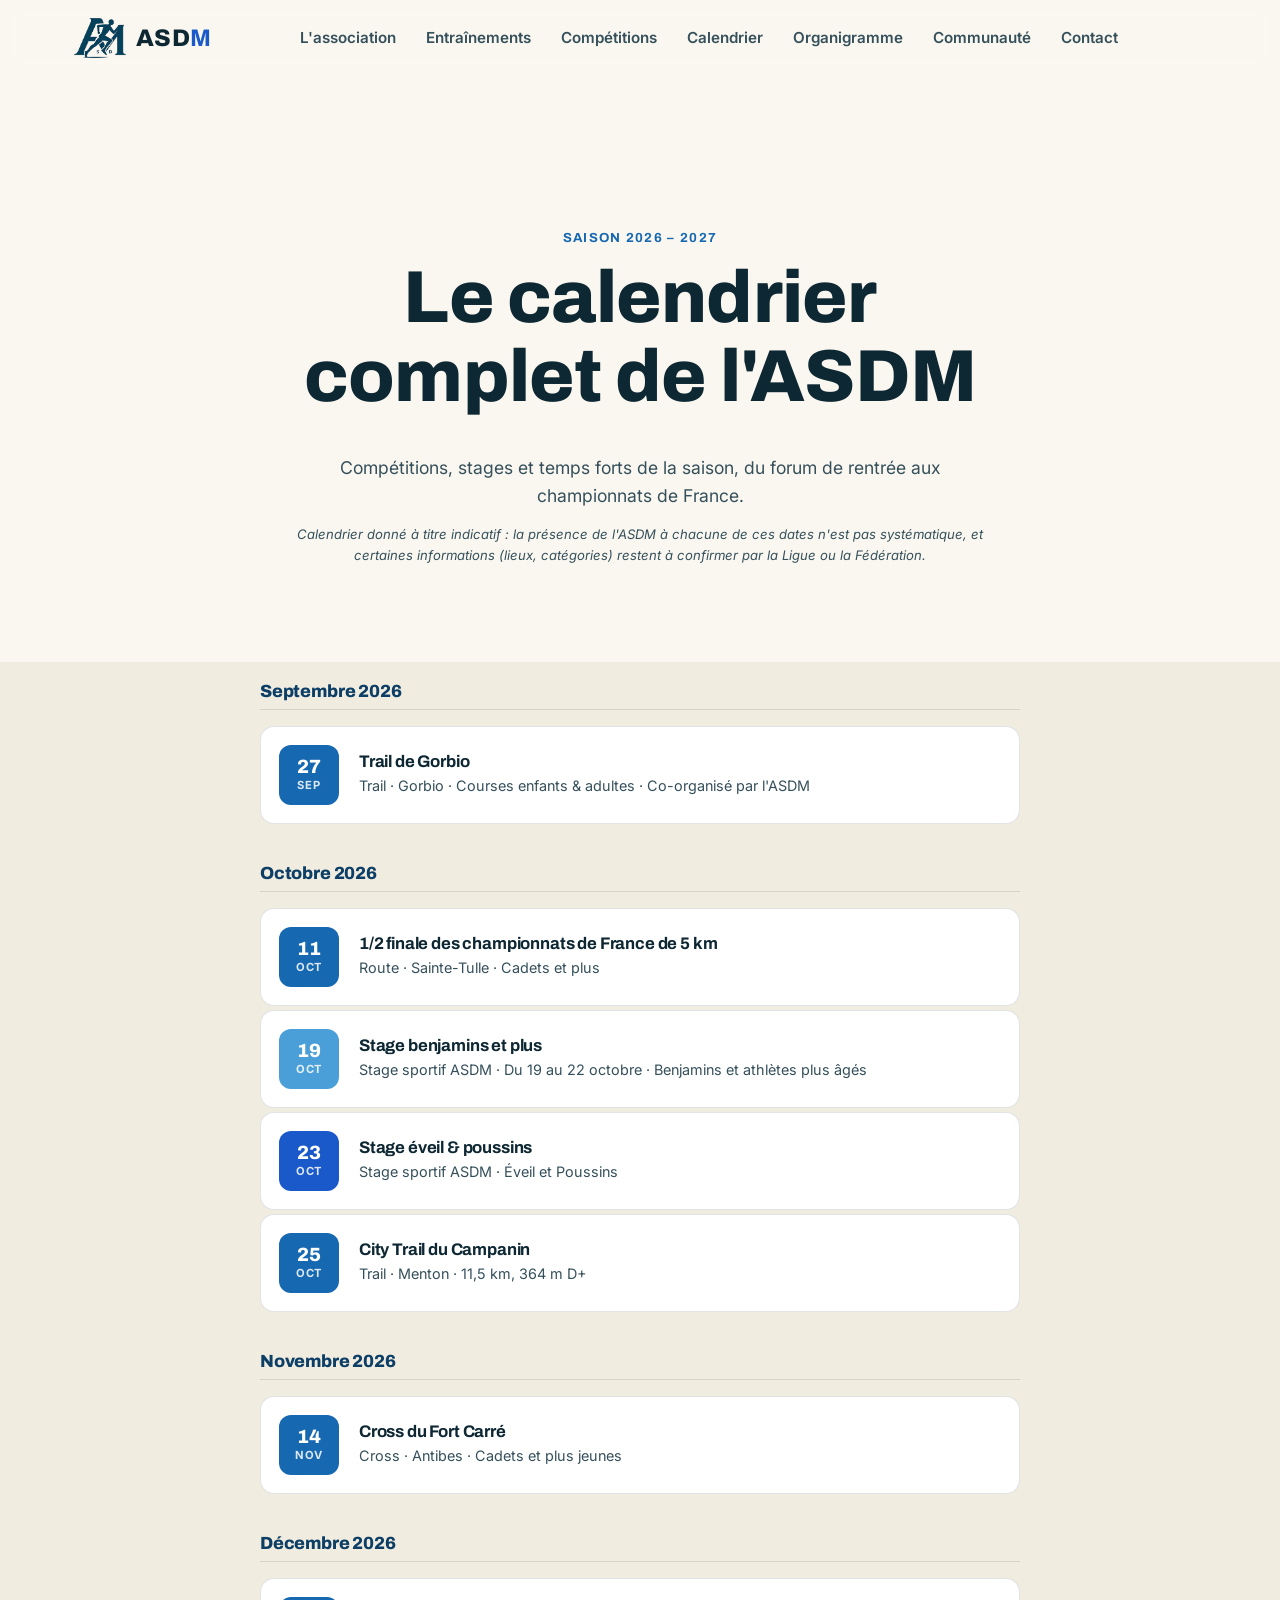
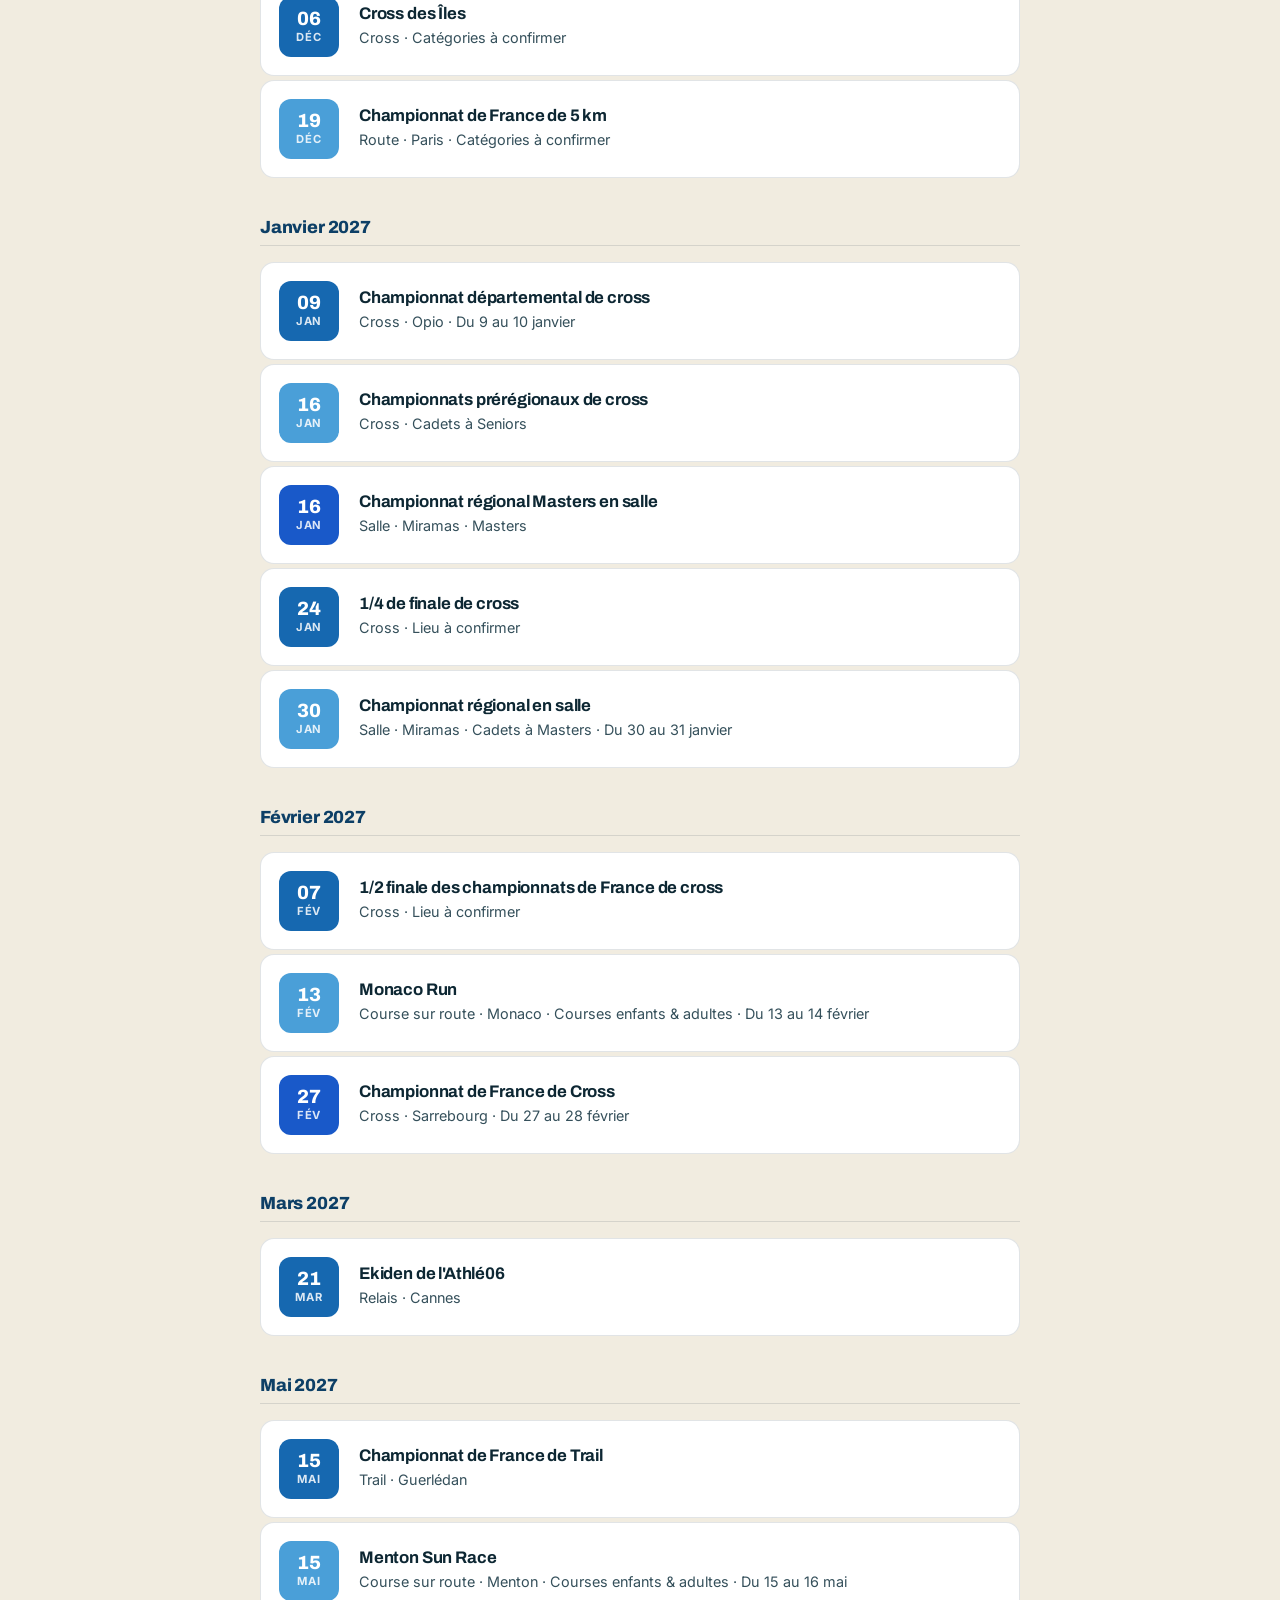
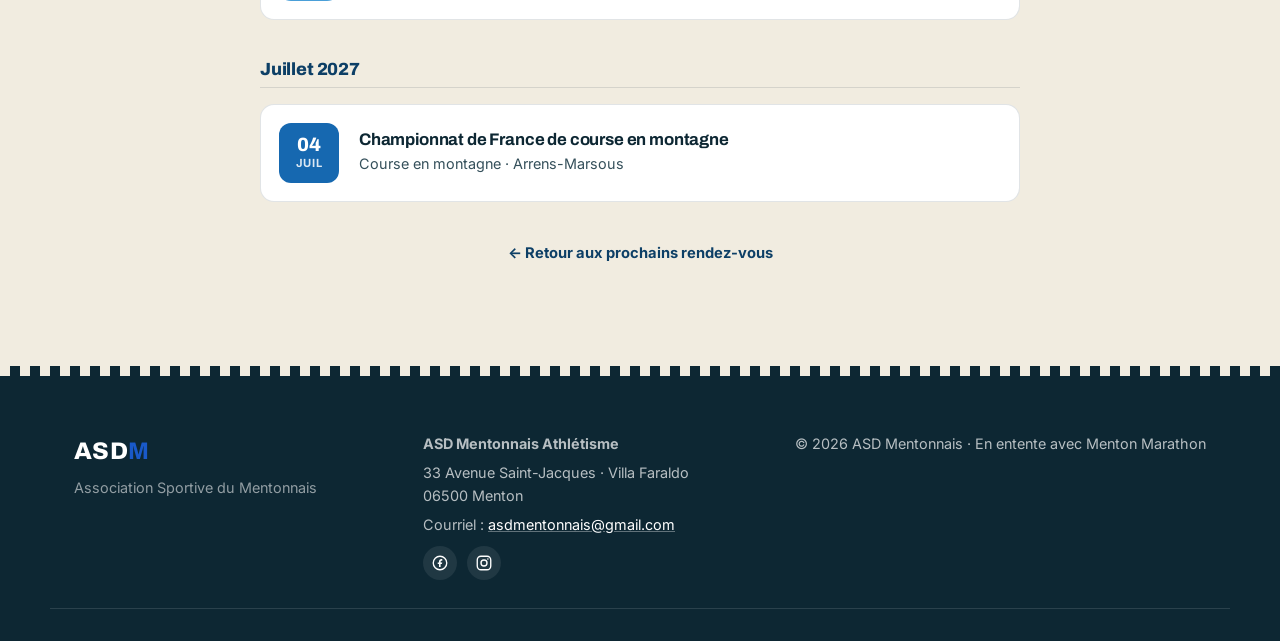
==== calendrier.html @ 78a32942 "Retire l'embed Instagram périmé et corrige le type d'épreuve (route vs piste) - Retire l'intégration" ====
<!DOCTYPE html>
<html lang="fr">
<head>
<meta charset="UTF-8">
<meta name="viewport" content="width=device-width, initial-scale=1.0">
<title>Calendrier complet — ASD Mentonnais</title>
<meta name="description" content="Calendrier complet de la saison 2026-2027 de l'ASD Mentonnais (ASDM) : compétitions, stages et événements du club d'athlétisme de Menton.">
<link rel="icon" href="assets/favicon.png" type="image/png">
<link rel="preconnect" href="https://fonts.googleapis.com">
<link rel="preconnect" href="https://fonts.gstatic.com" crossorigin>
<link href="https://fonts.googleapis.com/css2?family=Archivo:wght@500;600;700;800;900&family=Inter:wght@400;500;600;700&display=swap" rel="stylesheet">
<link rel="stylesheet" href="css/styles.css">
</head>
<body>

<a class="skip-link" href="#contenu">Aller au contenu</a>

<header class="site-header" id="site-header">
  <div class="container header-inner">
    <a href="index.html" class="brand" aria-label="ASD Mentonnais - Accueil">
      <img class="brand-mark" src="assets/logo-mark.png" alt="" width="52" height="40">
      <span class="brand-text">ASD<strong>M</strong></span>
    </a>

    <nav class="main-nav" id="main-nav" aria-label="Navigation principale">
      <ul>
        <li><a href="index.html#club">L'association</a></li>
        <li><a href="index.html#ecole">Entraînements</a></li>
        <li><a href="index.html#calendrier">Compétitions</a></li>
        <li><a href="calendrier.html" aria-current="page">Calendrier</a></li>
        <li><a href="organigramme.html">Organigramme</a></li>
        <li><a href="index.html#vie-du-club">Communauté</a></li>
        <li><a href="index.html#contact">Contact</a></li>
      </ul>
    </nav>

    <div class="header-actions">
      <button class="nav-toggle" id="nav-toggle" aria-expanded="false" aria-controls="main-nav" aria-label="Ouvrir le menu">
        <span></span><span></span><span></span>
      </button>
    </div>
  </div>
</header>

<main id="contenu">

  <section class="section cal-page-hero">
    <div class="container">
      <div class="section-head section-head-center">
        <p class="kicker">Saison 2026 – 2027</p>
        <h1>Le calendrier complet de l'ASDM</h1>
        <p class="lead lead-center">
          Compétitions, stages et temps forts de la saison, du forum de rentrée
          aux championnats de France.
        </p>
        <p class="calendar-disclaimer">
          Calendrier donné à titre indicatif&nbsp;: la présence de l'ASDM à chacune de ces dates
          n'est pas systématique, et certaines informations (lieux, catégories) restent à confirmer
          par la Ligue ou la Fédération.
        </p>
      </div>
    </div>
  </section>

  <section class="section section-alt cal-full">
    <div class="container">

      <div class="cal-month">
        <h2 class="cal-month-heading">Septembre 2026</h2>
        <ul class="competition-list">
          <li>
            <div class="comp-date"><span class="comp-day">27</span><span class="comp-month">Sep</span></div>
            <div class="comp-info">
              <h3>Trail de Gorbio</h3>
              <p>Trail · Gorbio · Courses enfants &amp; adultes · Co-organisé par l'ASDM</p>
            </div>
          </li>
        </ul>
      </div>

      <div class="cal-month">
        <h2 class="cal-month-heading">Octobre 2026</h2>
        <ul class="competition-list">
          <li>
            <div class="comp-date"><span class="comp-day">11</span><span class="comp-month">Oct</span></div>
            <div class="comp-info">
              <h3>1/2 finale des championnats de France de 5&nbsp;km</h3>
              <p>Route · Sainte-Tulle · Cadets et plus</p>
            </div>
          </li>
          <li>
            <div class="comp-date"><span class="comp-day">19</span><span class="comp-month">Oct</span></div>
            <div class="comp-info">
              <h3>Stage benjamins et plus</h3>
              <p>Stage sportif ASDM · Du 19 au 22 octobre · Benjamins et athlètes plus âgés</p>
            </div>
          </li>
          <li>
            <div class="comp-date"><span class="comp-day">23</span><span class="comp-month">Oct</span></div>
            <div class="comp-info">
              <h3>Stage éveil &amp; poussins</h3>
              <p>Stage sportif ASDM · Éveil et Poussins</p>
            </div>
          </li>
          <li>
            <div class="comp-date"><span class="comp-day">25</span><span class="comp-month">Oct</span></div>
            <div class="comp-info">
              <h3>City Trail du Campanin</h3>
              <p>Trail · Menton · 11,5 km, 364 m D+</p>
            </div>
          </li>
        </ul>
      </div>

      <div class="cal-month">
        <h2 class="cal-month-heading">Novembre 2026</h2>
        <ul class="competition-list">
          <li>
            <div class="comp-date"><span class="comp-day">14</span><span class="comp-month">Nov</span></div>
            <div class="comp-info">
              <h3>Cross du Fort Carré</h3>
              <p>Cross · Antibes · Cadets et plus jeunes</p>
            </div>
          </li>
        </ul>
      </div>

      <div class="cal-month">
        <h2 class="cal-month-heading">Décembre 2026</h2>
        <ul class="competition-list">
          <li>
            <div class="comp-date"><span class="comp-day">06</span><span class="comp-month">Déc</span></div>
            <div class="comp-info">
              <h3>Cross des Îles</h3>
              <p>Cross · Catégories à confirmer</p>
            </div>
          </li>
          <li>
            <div class="comp-date"><span class="comp-day">19</span><span class="comp-month">Déc</span></div>
            <div class="comp-info">
              <h3>Championnat de France de 5&nbsp;km</h3>
              <p>Route · Paris · Catégories à confirmer</p>
            </div>
          </li>
        </ul>
      </div>

      <div class="cal-month">
        <h2 class="cal-month-heading">Janvier 2027</h2>
        <ul class="competition-list">
          <li>
            <div class="comp-date"><span class="comp-day">09</span><span class="comp-month">Jan</span></div>
            <div class="comp-info">
              <h3>Championnat départemental de cross</h3>
              <p>Cross · Opio · Du 9 au 10 janvier</p>
            </div>
          </li>
          <li>
            <div class="comp-date"><span class="comp-day">16</span><span class="comp-month">Jan</span></div>
            <div class="comp-info">
              <h3>Championnats prérégionaux de cross</h3>
              <p>Cross · Cadets à Seniors</p>
            </div>
          </li>
          <li>
            <div class="comp-date"><span class="comp-day">16</span><span class="comp-month">Jan</span></div>
            <div class="comp-info">
              <h3>Championnat régional Masters en salle</h3>
              <p>Salle · Miramas · Masters</p>
            </div>
          </li>
          <li>
            <div class="comp-date"><span class="comp-day">24</span><span class="comp-month">Jan</span></div>
            <div class="comp-info">
              <h3>1/4 de finale de cross</h3>
              <p>Cross · Lieu à confirmer</p>
            </div>
          </li>
          <li>
            <div class="comp-date"><span class="comp-day">30</span><span class="comp-month">Jan</span></div>
            <div class="comp-info">
              <h3>Championnat régional en salle</h3>
              <p>Salle · Miramas · Cadets à Masters · Du 30 au 31 janvier</p>
            </div>
          </li>
        </ul>
      </div>

      <div class="cal-month">
        <h2 class="cal-month-heading">Février 2027</h2>
        <ul class="competition-list">
          <li>
            <div class="comp-date"><span class="comp-day">07</span><span class="comp-month">Fév</span></div>
            <div class="comp-info">
              <h3>1/2 finale des championnats de France de cross</h3>
              <p>Cross · Lieu à confirmer</p>
            </div>
          </li>
          <li>
            <div class="comp-date"><span class="comp-day">13</span><span class="comp-month">Fév</span></div>
            <div class="comp-info">
              <h3>Monaco Run</h3>
              <p>Course sur route · Monaco · Courses enfants &amp; adultes · Du 13 au 14 février</p>
            </div>
          </li>
          <li>
            <div class="comp-date"><span class="comp-day">27</span><span class="comp-month">Fév</span></div>
            <div class="comp-info">
              <h3>Championnat de France de Cross</h3>
              <p>Cross · Sarrebourg · Du 27 au 28 février</p>
            </div>
          </li>
        </ul>
      </div>

      <div class="cal-month">
        <h2 class="cal-month-heading">Mars 2027</h2>
        <ul class="competition-list">
          <li>
            <div class="comp-date"><span class="comp-day">21</span><span class="comp-month">Mar</span></div>
            <div class="comp-info">
              <h3>Ekiden de l'Athlé06</h3>
              <p>Relais · Cannes</p>
            </div>
          </li>
        </ul>
      </div>

      <div class="cal-month">
        <h2 class="cal-month-heading">Mai 2027</h2>
        <ul class="competition-list">
          <li>
            <div class="comp-date"><span class="comp-day">15</span><span class="comp-month">Mai</span></div>
            <div class="comp-info">
              <h3>Championnat de France de Trail</h3>
              <p>Trail · Guerlédan</p>
            </div>
          </li>
          <li>
            <div class="comp-date"><span class="comp-day">15</span><span class="comp-month">Mai</span></div>
            <div class="comp-info">
              <h3>Menton Sun Race</h3>
              <p>Course sur route · Menton · Courses enfants &amp; adultes · Du 15 au 16 mai</p>
            </div>
          </li>
        </ul>
      </div>

      <div class="cal-month">
        <h2 class="cal-month-heading">Juillet 2027</h2>
        <ul class="competition-list">
          <li>
            <div class="comp-date"><span class="comp-day">04</span><span class="comp-month">Juil</span></div>
            <div class="comp-info">
              <h3>Championnat de France de course en montagne</h3>
              <p>Course en montagne · Arrens-Marsous</p>
            </div>
          </li>
        </ul>
      </div>

      <a class="link-arrow" href="index.html#calendrier">← Retour aux prochains rendez-vous</a>
    </div>
  </section>

</main>

<div class="finish-strip" aria-hidden="true"></div>

<footer class="site-footer">
  <div class="container footer-inner">
    <div class="footer-brand">
      <span class="brand-text">ASD<strong>M</strong></span>
      <p>Association Sportive du Mentonnais</p>
    </div>
    <div class="footer-info">
      <p><strong>ASD Mentonnais Athlétisme</strong></p>
      <p>33 Avenue Saint-Jacques &middot; Villa Faraldo<br>06500 Menton</p>
      <p>Courriel&nbsp;: <a href="mailto:asdmentonnais@gmail.com">asdmentonnais@gmail.com</a></p>
      <div class="footer-socials">
        <a href="https://www.facebook.com/AsdMentonnaisAthletisme/" target="_blank" rel="noopener" class="footer-social-link" aria-label="Facebook de l'ASD Mentonnais">
          <svg width="18" height="18" viewBox="0 0 24 24" fill="none" aria-hidden="true"><circle cx="12" cy="12" r="9" stroke="currentColor" stroke-width="1.8"/><g transform="translate(12,12) scale(0.55) translate(-12.5,-11.5)"><path d="M7 10v4h3v7h4v-7h3l1 -4h-4v-2c0 -1.104 .896 -2 2 -2h2v-4h-2c-3.315 0 -6 2.685 -6 6v2h-3z" fill="currentColor"/></g></svg>
        </a>
        <a href="https://www.instagram.com/asd_mentonnais/" target="_blank" rel="noopener" class="footer-social-link" aria-label="Instagram de l'ASD Mentonnais">
          <svg width="18" height="18" viewBox="0 0 24 24" fill="none" aria-hidden="true"><rect x="3" y="3" width="18" height="18" rx="5" stroke="currentColor" stroke-width="1.8"/><circle cx="12" cy="12" r="4" stroke="currentColor" stroke-width="1.8"/><circle cx="17.2" cy="6.8" r="1" fill="currentColor"/></svg>
        </a>
      </div>
    </div>
    <div class="footer-legal">
      <p>© 2026 ASD Mentonnais · En entente avec Menton Marathon</p>
    </div>
  </div>
</footer>

<script src="js/main.js"></script>
</body>
</html>
---- css/styles.css ----
/* ============================================
   ASD Mentonnais — Design tokens
============================================ */
:root {
  --ink: #0d2733;
  --ink-soft: #35505b;
  --paper: #faf7f0;
  --paper-alt: #f1ece0;
  --line: rgba(13, 39, 51, 0.12);

  --blue: #1668b0;
  --blue-dark: #0d3f66;
  --blue-light: #4a9fd8;
  --blue-light-dark: #1f6f9c;
  --blue-vivid: #1959c9;

  --font-display: 'Archivo', 'Inter', system-ui, sans-serif;
  --font-body: 'Inter', system-ui, sans-serif;

  --container-w: 1180px;
  --radius: 14px;
  --shadow-soft: 0 20px 50px -25px rgba(13, 39, 51, 0.35);
}

* { box-sizing: border-box; }
html { scroll-behavior: smooth; scroll-padding-top: 90px; }

body {
  margin: 0;
  font-family: var(--font-body);
  color: var(--ink);
  background: var(--paper);
  line-height: 1.6;
  -webkit-font-smoothing: antialiased;
}

h1, h2, h3, h4 {
  font-family: var(--font-display);
  font-weight: 800;
  line-height: 1.08;
  margin: 0 0 0.5em;
  letter-spacing: -0.01em;
}

h1 { font-size: clamp(2.6rem, 6vw, 4.6rem); }
h2 { font-size: clamp(1.9rem, 3.6vw, 2.8rem); }
h3 { font-size: 1.25rem; font-weight: 700; }

p { margin: 0 0 1em; }
a { color: inherit; }

img { max-width: 100%; display: block; }

.container {
  max-width: var(--container-w);
  margin: 0 auto;
  padding: 0 24px;
}

.skip-link {
  position: absolute;
  left: -999px;
  top: 0;
  background: var(--ink);
  color: #fff;
  padding: 12px 18px;
  z-index: 1000;
  border-radius: 0 0 8px 0;
}
.skip-link:focus { left: 0; }

/* ============================================
   Buttons
============================================ */
.btn {
  display: inline-flex;
  align-items: center;
  gap: 8px;
  font-family: var(--font-display);
  font-weight: 700;
  font-size: 0.95rem;
  padding: 14px 26px;
  border-radius: 999px;
  text-decoration: none;
  border: 1.5px solid transparent;
  transition: transform 0.2s ease, box-shadow 0.2s ease, background 0.2s ease, color 0.2s ease;
  cursor: pointer;
  white-space: nowrap;
}
.btn:hover { transform: translateY(-2px); }

.btn-primary {
  background: var(--blue-vivid);
  color: #fff;
  box-shadow: 0 12px 28px -12px rgba(25, 89, 201, 0.65);
}
.btn-primary:hover { background: #cf4a22; }

.btn-ghost {
  background: transparent;
  color: var(--ink);
  border-color: var(--line);
}
.btn-ghost:hover { border-color: var(--ink); }

.btn-outline-light {
  background: transparent;
  color: #fff;
  border-color: rgba(255,255,255,0.4);
}
.btn-outline-light:hover { border-color: #fff; background: rgba(255,255,255,0.08); }

.btn-sm { padding: 10px 20px; font-size: 0.85rem; }

/* ============================================
   Header
============================================ */
.site-header {
  position: sticky;
  top: 0;
  z-index: 500;
  background: rgba(250, 247, 240, 0.55);
  backdrop-filter: blur(10px);
  border-bottom: 1px solid transparent;
  transition: border-color 0.3s ease, box-shadow 0.3s ease;
}
.site-header.scrolled {
  border-bottom-color: var(--line);
  box-shadow: 0 8px 24px -20px rgba(13,39,51,0.5);
}

.header-inner {
  display: flex;
  align-items: center;
  justify-content: space-between;
  gap: 24px;
  height: 76px;
}

.brand {
  display: flex;
  align-items: center;
  gap: 10px;
  text-decoration: none;
  color: var(--blue-dark);
}
.brand-mark { display: block; height: 40px; width: auto; }
.brand-text {
  font-family: var(--font-display);
  font-weight: 800;
  font-size: 1.5rem;
  letter-spacing: 0.02em;
  color: var(--ink);
}
.brand-text strong { color: var(--blue-vivid); }

.main-nav ul {
  list-style: none;
  display: flex;
  gap: 30px;
  margin: 0;
  padding: 0;
}
.main-nav a {
  text-decoration: none;
  font-weight: 600;
  font-size: 0.95rem;
  color: var(--ink-soft);
  position: relative;
  padding: 6px 0;
  white-space: nowrap;
  transition: color 0.2s ease;
}
.main-nav a:hover { color: var(--ink); }
.main-nav a::after {
  content: '';
  position: absolute;
  left: 0; bottom: 0;
  width: 0; height: 2px;
  background: var(--blue-vivid);
  transition: width 0.25s ease;
}
.main-nav a:hover::after { width: 100%; }

.header-actions { display: flex; align-items: center; gap: 16px; }

.nav-toggle {
  display: none;
  flex-direction: column;
  justify-content: center;
  gap: 5px;
  width: 42px;
  height: 42px;
  border-radius: 10px;
  border: 1.5px solid var(--line);
  background: transparent;
  cursor: pointer;
}
.nav-toggle span {
  display: block;
  height: 2px;
  width: 20px;
  margin: 0 auto;
  background: var(--ink);
  transition: transform 0.25s ease, opacity 0.25s ease;
}
.nav-toggle[aria-expanded="true"] span:nth-child(1) { transform: translateY(7px) rotate(45deg); }
.nav-toggle[aria-expanded="true"] span:nth-child(2) { opacity: 0; }
.nav-toggle[aria-expanded="true"] span:nth-child(3) { transform: translateY(-7px) rotate(-45deg); }

/* ============================================
   Hero
============================================ */
.hero {
  position: relative;
  overflow: hidden;
  padding: 110px 0 60px;
  background: linear-gradient(180deg, #fff 0%, var(--paper) 60%);
}
.hero-bg {
  position: absolute;
  inset: 0;
  z-index: 0;
  overflow: hidden;
}
.stadium-track {
  position: absolute;
  top: -6%;
  right: -18%;
  width: 62%;
  min-width: 560px;
  transform: rotate(-7deg);
}
.stadium-track .lane {
  fill: none;
  stroke-width: 3;
}
.stadium-track .lane-6 { stroke: var(--blue); opacity: 0.16; }
.stadium-track .lane-5 { stroke: var(--blue-light); opacity: 0.18; }
.stadium-track .lane-4 { stroke: var(--blue); opacity: 0.2; }
.stadium-track .lane-3 { stroke: var(--blue-vivid); opacity: 0.22; }
.stadium-track .lane-2 { stroke: var(--blue); opacity: 0.26; }
.stadium-track .lane-1 { stroke: var(--blue-light); opacity: 0.3; }
.stadium-track .finish-line {
  stroke: var(--blue-vivid);
  stroke-width: 3;
  stroke-dasharray: 4 5;
  opacity: 0.35;
}

@media (max-width: 860px) {
  .stadium-track { display: none; }
}


.hero-inner {
  position: relative;
  z-index: 1;
  max-width: 780px;
}
.eyebrow {
  font-family: var(--font-display);
  font-weight: 700;
  text-transform: uppercase;
  letter-spacing: 0.12em;
  font-size: 0.85rem;
  color: var(--blue);
  margin-bottom: 18px;
}
.text-accent { color: var(--blue-vivid); }
.hero-lead {
  font-size: 1.2rem;
  color: var(--ink-soft);
  max-width: 620px;
  margin-top: 20px;
}
.hero-actions {
  display: flex;
  gap: 16px;
  flex-wrap: wrap;
  margin-top: 34px;
}

/* ============================================
   Sections (generic)
============================================ */
.section { padding: 100px 0; }
.section-alt { background: var(--paper-alt); }
.section-dark {
  position: relative;
  background: var(--blue-dark);
  color: #fff;
  overflow: hidden;
}
.section-dark .kicker { color: #a8d8de; }
.section-dark .lead { color: rgba(255,255,255,0.85); }
.section-dark .container { position: relative; z-index: 1; }
.section-cta { background: var(--paper-alt); }

.cal-page-hero { padding-top: 150px; padding-bottom: 40px; }
.cal-full { padding-top: 20px; }
.cal-month { max-width: 760px; margin: 0 auto 40px; }
.cal-month-heading {
  font-size: 1.1rem;
  color: var(--blue-dark);
  margin-bottom: 16px;
  padding-bottom: 8px;
  border-bottom: 1px solid var(--line);
}
.cal-full > .container > .link-arrow {
  display: block;
  text-align: center;
  max-width: 760px;
  margin: 0 auto;
}

.track-texture {
  position: absolute;
  inset: 0;
  z-index: 0;
  opacity: 0.5;
}
.track-texture svg {
  width: 55%;
  min-width: 480px;
  height: 100%;
  position: absolute;
  right: -12%;
  top: 0;
}
.track-texture rect {
  fill: none;
  stroke: rgba(255,255,255,0.14);
  stroke-width: 2;
}
.track-texture rect:nth-child(2) { stroke: rgba(74,159,216,0.16); }
.track-texture rect:nth-child(3) { stroke: rgba(255,255,255,0.1); }

.kicker {
  font-family: var(--font-display);
  font-weight: 700;
  text-transform: uppercase;
  letter-spacing: 0.1em;
  font-size: 0.82rem;
  color: var(--blue);
  margin: 0 0 10px;
}
.kicker-num {
  color: var(--ink-soft);
  opacity: 0.45;
  margin-right: 8px;
  font-variant-numeric: tabular-nums;
}
.section-dark .kicker-num { color: #fff; }

.section-grid {
  display: grid;
  grid-template-columns: 0.85fr 1.15fr;
  gap: 60px;
  align-items: start;
}
.section-grid-reverse { grid-template-columns: 1.15fr 0.85fr; }
.section-grid-reverse .section-media { order: 1; }
.section-grid-reverse .section-body { order: 2; }

.section-head-center {
  text-align: center;
  max-width: 700px;
  margin: 0 auto 56px;
}

.lead { font-size: 1.1rem; color: var(--ink-soft); }
.lead-center { margin: 0 auto; }

.jersey-showcase {
  display: flex;
  justify-content: center;
  margin-top: 48px;
  padding: 32px;
  background: var(--paper-alt);
  border-radius: var(--radius);
}
.jersey-flip {
  position: relative;
  max-width: 280px;
  width: 100%;
  cursor: pointer;
  outline: none;
}
.jersey-flip img {
  display: block;
  width: 100%;
  height: auto;
  filter: drop-shadow(0 18px 24px rgba(13, 39, 51, 0.16));
}
.jersey-flip .jersey-back {
  position: absolute;
  inset: 0;
  width: 100%;
  height: 100%;
  object-fit: contain;
  opacity: 0;
  transition: opacity 0.4s ease;
}
.jersey-flip:hover .jersey-back,
.jersey-flip:focus-visible .jersey-back,
.jersey-flip.is-flipped .jersey-back {
  opacity: 1;
}
.jersey-flip:hover .jersey-front,
.jersey-flip:focus-visible .jersey-front,
.jersey-flip.is-flipped .jersey-front {
  opacity: 0;
}
.jersey-hint {
  position: absolute;
  left: 50%;
  bottom: 6px;
  transform: translateX(-50%);
  display: flex;
  align-items: center;
  gap: 6px;
  background: rgba(13, 39, 51, 0.8);
  color: #fff;
  font-size: 0.75rem;
  font-weight: 600;
  padding: 6px 12px;
  border-radius: 999px;
  white-space: nowrap;
  transition: opacity 0.25s ease;
}
.jersey-flip:hover .jersey-hint,
.jersey-flip:focus-visible .jersey-hint,
.jersey-flip.is-flipped .jersey-hint {
  opacity: 0;
}
.jersey-caption {
  text-align: center;
  margin: 16px 0 0;
  font-size: 0.9rem;
  color: var(--ink-soft);
}

.download-cards {
  display: grid;
  grid-template-columns: repeat(2, 1fr);
  gap: 20px;
  max-width: 800px;
  margin: 0 auto;
}
.download-card {
  display: flex;
  align-items: center;
  gap: 16px;
  background: #fff;
  border: 1px solid var(--line);
  border-radius: var(--radius);
  padding: 22px;
  text-decoration: none;
  color: var(--ink);
  transition: transform 0.2s ease, box-shadow 0.2s ease, border-color 0.2s ease;
}
.download-card:hover {
  transform: translateY(-4px);
  box-shadow: var(--shadow-soft);
  border-color: transparent;
}
.download-icon {
  flex-shrink: 0;
  width: 48px;
  height: 48px;
  border-radius: 50%;
  display: flex;
  align-items: center;
  justify-content: center;
  background: rgba(22, 104, 176, 0.08);
  color: var(--blue);
}
.download-text { flex: 1; }
.download-text h3 { margin-bottom: 2px; font-size: 1rem; }
.download-text p { margin: 0; color: var(--ink-soft); font-size: 0.85rem; }
.download-cta {
  flex-shrink: 0;
  font-weight: 700;
  font-size: 0.85rem;
  color: var(--blue-dark);
}

@media (max-width: 640px) {
  .download-cards { grid-template-columns: 1fr; }
  .download-card { flex-wrap: wrap; }
}

.discipline-row {
  list-style: none;
  display: flex;
  flex-wrap: wrap;
  gap: 10px;
  margin: 28px 0;
  padding: 0;
}
.discipline-row li {
  display: flex;
  align-items: center;
  gap: 8px;
  background: var(--paper-alt);
  border: 1px solid var(--line);
  border-radius: 999px;
  padding: 8px 16px;
  font-weight: 600;
  font-size: 0.9rem;
  color: var(--blue-dark);
}
.discipline-row svg { color: var(--blue-vivid); flex-shrink: 0; }

.pull-quote {
  font-family: var(--font-display);
  font-size: 1.4rem;
  font-weight: 700;
  color: var(--blue-dark);
  border-left: 4px solid var(--blue-light);
  padding-left: 22px;
  margin: 32px 0;
}

.fact-row {
  display: flex;
  flex-wrap: wrap;
  gap: 36px;
  margin-top: 36px;
  padding-top: 28px;
  border-top: 1px solid var(--line);
}
.fact { display: flex; flex-direction: column; gap: 4px; }
.fact-label {
  font-size: 0.78rem;
  text-transform: uppercase;
  letter-spacing: 0.08em;
  color: var(--ink-soft);
  font-weight: 600;
}
.fact-value {
  font-family: var(--font-display);
  font-weight: 700;
  color: var(--ink);
}

.label-row {
  list-style: none;
  display: flex;
  flex-wrap: wrap;
  gap: 10px;
  margin: 20px 0 0;
  padding: 0;
}
.label-row li {
  display: flex;
  align-items: center;
  gap: 7px;
  background: rgba(22, 104, 176, 0.08);
  color: var(--blue-dark);
  font-size: 0.82rem;
  font-weight: 600;
  padding: 7px 14px;
  border-radius: 999px;
}
.label-row svg { color: var(--blue-vivid); flex-shrink: 0; }

/* ============================================
   Day cards (école d'athlétisme)
============================================ */
.day-cards {
  display: grid;
  grid-template-columns: repeat(3, 1fr);
  gap: 28px;
}
.day-card {
  background: #fff;
  border-radius: var(--radius);
  padding: 32px 28px;
  box-shadow: var(--shadow-soft);
  border-top: 4px solid var(--blue);
  transition: transform 0.25s ease, box-shadow 0.25s ease;
}
.day-card:nth-child(2) { border-top-color: var(--blue-light); }
.day-card:nth-child(3) { border-top-color: var(--blue-vivid); }
.day-card:hover { transform: translateY(-6px); }

.day-name {
  font-size: 1.3rem;
  margin-bottom: 20px;
}

.day-slot + .day-slot {
  margin-top: 18px;
  padding-top: 18px;
  border-top: 1px dashed var(--line);
}
.day-slot-time {
  display: block;
  font-weight: 700;
  color: var(--blue-vivid);
  font-size: 0.9rem;
  margin-bottom: 8px;
}
.day-slot-groups {
  list-style: none;
  margin: 0;
  padding: 0;
  display: flex;
  flex-direction: column;
  gap: 14px;
}
.day-slot-groups li + li {
  padding-top: 14px;
  border-top: 1px dashed var(--line);
}
.day-group-name {
  display: block;
  color: var(--ink);
  font-weight: 600;
  font-size: 0.98rem;
  margin-bottom: 4px;
}
.day-group-desc {
  display: block;
  color: var(--ink-soft);
  font-size: 0.85rem;
  font-weight: 400;
}

/* ============================================
   Pillar cards (pourquoi nous rejoindre)
============================================ */
.pillar-cards {
  display: grid;
  grid-template-columns: repeat(4, 1fr);
  gap: 24px;
}
.pillar-card {
  background: #fff;
  border-radius: var(--radius);
  padding: 28px 24px;
  border: 1px solid var(--line);
  text-align: left;
}
.pillar-icon {
  width: 46px;
  height: 46px;
  border-radius: 12px;
  background: rgba(22, 104, 176, 0.08);
  color: var(--blue);
  display: flex;
  align-items: center;
  justify-content: center;
  margin-bottom: 16px;
}
.pillar-card:nth-child(2) .pillar-icon { background: rgba(74, 159, 216, 0.12); color: var(--blue-light-dark); }
.pillar-card:nth-child(3) .pillar-icon { background: rgba(25, 89, 201, 0.1); color: var(--blue-vivid); }
.pillar-card:nth-child(4) .pillar-icon { background: rgba(22, 104, 176, 0.08); color: var(--blue); }
.pillar-card h3 { font-size: 1.05rem; margin-bottom: 8px; }
.pillar-card p { color: var(--ink-soft); font-size: 0.92rem; margin: 0; }

/* ============================================
   Location strip + map
============================================ */
.location-strip {
  display: grid;
  grid-template-columns: 1fr 1fr;
  gap: 48px;
  align-items: center;
  margin-top: 72px;
  padding-top: 56px;
  border-top: 1px solid var(--line);
}
.location-text h3 { margin-bottom: 12px; }

.map-frame {
  border-radius: var(--radius);
  overflow: hidden;
  box-shadow: var(--shadow-soft);
  border: 1px solid var(--line);
  aspect-ratio: 4 / 3.4;
}
.map-frame iframe { width: 100%; height: 100%; border: 0; }
.map-link {
  display: inline-block;
  margin-top: 14px;
  font-weight: 600;
  font-size: 0.92rem;
  color: var(--blue-dark);
  text-decoration: none;
}
.map-link:hover { text-decoration: underline; }

/* ============================================
   Competition calendar
============================================ */
.competition-list {
  list-style: none;
  margin: 0;
  padding: 0;
  display: flex;
  flex-direction: column;
  gap: 4px;
}
.competition-list li {
  display: flex;
  align-items: center;
  gap: 20px;
  padding: 18px;
  background: #fff;
  border: 1px solid var(--line);
  border-radius: var(--radius);
}
.comp-date {
  display: flex;
  flex-direction: column;
  align-items: center;
  justify-content: center;
  flex-shrink: 0;
  width: 60px;
  height: 60px;
  border-radius: 12px;
  background: var(--blue);
  color: #fff;
}
.competition-list li:nth-child(3n+2) .comp-date { background: var(--blue-light); }
.competition-list li:nth-child(3n) .comp-date { background: var(--blue-vivid); }
.comp-day {
  font-family: var(--font-display);
  font-weight: 800;
  font-size: 1.2rem;
  line-height: 1.1;
}
.comp-month {
  font-size: 0.7rem;
  text-transform: uppercase;
  letter-spacing: 0.06em;
  font-weight: 700;
  opacity: 0.85;
}
.comp-info h3 { margin-bottom: 2px; font-size: 1.05rem; }
.comp-info p { margin: 0; color: var(--ink-soft); font-size: 0.9rem; }

.calendar-disclaimer {
  margin: 14px 4px 0;
  font-size: 0.82rem;
  color: var(--ink-soft);
  font-style: italic;
}

.link-arrow {
  display: inline-block;
  margin: 16px 4px 0;
  font-weight: 700;
  font-size: 0.92rem;
  color: var(--blue-dark);
  text-decoration: none;
}
.link-arrow:hover { text-decoration: underline; }

.route-embeds {
  margin-top: 16px;
  display: grid;
  grid-template-columns: 1fr 1fr;
  gap: 16px;
}
.route-embed {
  background: #fff;
  border: 1px solid var(--line);
  border-radius: var(--radius);
  overflow: hidden;
  box-shadow: var(--shadow-soft);
}
@media (max-width: 640px) {
  .route-embeds { grid-template-columns: 1fr; }
}
/* The Strava embed script hardcodes a fixed pixel width on its iframe that
   doesn't match our column width, leaving a gap on the right. Force it full width. */
.route-embed iframe {
  width: 100% !important;
}
.route-embed-label {
  margin: 0;
  padding: 14px 18px;
  font-weight: 700;
  font-size: 0.9rem;
  color: var(--ink);
  border-bottom: 1px solid var(--line);
}

/* ============================================
   Strava card
============================================ */
.strava-card {
  margin-top: 32px;
  background: rgba(255,255,255,0.06);
  border: 1px solid rgba(255,255,255,0.16);
  border-radius: var(--radius);
  padding: 28px;
  display: flex;
  align-items: center;
  gap: 20px;
  flex-wrap: wrap;
}
.strava-card-icon {
  width: 52px;
  height: 52px;
  border-radius: 50%;
  background: #fc4c02;
  display: flex;
  align-items: center;
  justify-content: center;
  color: #fff;
  flex-shrink: 0;
}
.strava-card h3 { margin-bottom: 4px; color: #fff; }
.strava-card p { margin: 0; color: rgba(255,255,255,0.75); font-size: 0.92rem; }
.strava-cta { margin-left: auto; }

/* ============================================
   Contact
============================================ */
.contact-grid {
  display: grid;
  grid-template-columns: repeat(4, 1fr);
  gap: 20px;
  margin-top: 10px;
}
.contact-card {
  background: #fff;
  border: 1px solid var(--line);
  border-radius: var(--radius);
  padding: 26px 20px;
  text-align: center;
  text-decoration: none;
  color: var(--ink);
  display: flex;
  flex-direction: column;
  gap: 6px;
  transition: transform 0.2s ease, box-shadow 0.2s ease, border-color 0.2s ease;
}
.contact-photo {
  width: 88px;
  height: 88px;
  border-radius: 50%;
  object-fit: cover;
  margin: 0 auto 10px;
  border: 3px solid var(--paper-alt);
  box-shadow: var(--shadow-soft);
}
.contact-card:hover {
  transform: translateY(-4px);
  box-shadow: var(--shadow-soft);
  border-color: transparent;
}
.contact-card-featured {
  background: var(--ink);
  color: #fff;
  border-color: var(--ink);
}
.contact-badge {
  font-size: 0.7rem;
  text-transform: uppercase;
  letter-spacing: 0.08em;
  font-weight: 700;
  color: var(--blue-light-dark);
  margin-bottom: 4px;
}
.contact-card-featured .contact-badge { color: var(--blue-light); }
.contact-name { font-family: var(--font-display); font-weight: 700; font-size: 1.05rem; }
.contact-phone { color: var(--ink-soft); font-weight: 600; text-decoration: none; }
.contact-phone:hover { color: var(--blue-vivid); }
.contact-card-featured .contact-phone { color: rgba(255,255,255,0.75); }
.contact-card-featured .contact-phone:hover { color: #fff; }

.contact-qualif {
  margin: 0;
  font-size: 0.78rem;
  line-height: 1.35;
  color: var(--ink-soft);
}

.contact-links {
  display: flex;
  justify-content: center;
  gap: 8px;
  margin-top: 4px;
}
.contact-link {
  display: flex;
  align-items: center;
  justify-content: center;
  width: 30px;
  height: 30px;
  border-radius: 50%;
  background: var(--paper-alt);
  color: var(--ink-soft);
  transition: background 0.2s ease, color 0.2s ease;
}
.contact-link:hover { background: var(--blue); color: #fff; }
.contact-link-ffa {
  font-size: 0.55rem;
  font-weight: 800;
  letter-spacing: 0.02em;
}

.finish-strip {
  height: 10px;
  background-image:
    conic-gradient(var(--ink) 90deg, transparent 90deg 180deg, var(--ink) 180deg 270deg, transparent 270deg 360deg);
  background-size: 20px 20px;
  background-color: var(--paper-alt);
}

/* ============================================
   Footer
============================================ */
.site-footer {
  background: var(--ink);
  color: rgba(255,255,255,0.7);
  padding: 56px 0 32px;
  font-size: 0.9rem;
}
.footer-inner {
  display: flex;
  justify-content: space-between;
  gap: 32px;
  flex-wrap: wrap;
  border-bottom: 1px solid rgba(255,255,255,0.12);
  padding-bottom: 28px;
}
.footer-brand .brand-text { color: #fff; }
.footer-brand p { margin: 6px 0 0; color: rgba(255,255,255,0.55); }
.footer-info p { margin: 0 0 6px; }
.footer-info a { color: #fff; text-decoration: underline; text-decoration-color: rgba(255,255,255,0.35); }
.footer-info a:hover { text-decoration-color: #fff; }

.footer-socials { display: flex; gap: 10px; margin-top: 10px; }
.footer-social-link {
  display: flex;
  align-items: center;
  justify-content: center;
  width: 34px;
  height: 34px;
  border-radius: 50%;
  background: rgba(255,255,255,0.08);
  color: rgba(255,255,255,0.8);
  transition: background 0.2s ease, color 0.2s ease;
}
.footer-social-link:hover { background: var(--blue-vivid); color: #fff; }
.footer-legal { text-align: right; }
.footer-inner > div:last-child { border: 0; }
.site-footer .footer-legal p { margin: 0; }

@media (max-width: 720px) {
  .footer-inner { flex-direction: column; }
  .footer-legal { text-align: left; }
}

/* ============================================
   Reveal animation
============================================ */
.reveal {
  opacity: 0;
  transform: translateY(18px);
  transition: opacity 0.7s ease, transform 0.7s ease;
}
.reveal.is-visible {
  opacity: 1;
  transform: translateY(0);
}

/* ============================================
   Responsive
============================================ */
@media (max-width: 980px) {
  .section-grid {
    grid-template-columns: 1fr;
    gap: 32px;
  }
  .section-grid-reverse .section-media { order: 2; }
  .section-grid-reverse .section-body { order: 1; }
  .day-cards { grid-template-columns: 1fr; }
  .contact-grid { grid-template-columns: repeat(2, 1fr); }
  .pillar-cards { grid-template-columns: repeat(2, 1fr); }
  .location-strip { grid-template-columns: 1fr; gap: 32px; }
}

@media (max-width: 560px) {
  .pillar-cards { grid-template-columns: 1fr; }
}

@media (max-width: 860px) {
  .main-nav {
    position: fixed;
    inset: 76px 0 0 0;
    background: var(--paper);
    transform: translateX(100%);
    transition: transform 0.3s ease;
    overflow-y: auto;
    padding: 20px 0;
  }
  .main-nav.is-open { transform: translateX(0); }
  .main-nav ul {
    flex-direction: column;
    gap: 0;
    padding: 0 24px;
  }
  .main-nav li { border-bottom: 1px solid var(--line); }
  .main-nav a { display: block; padding: 18px 0; font-size: 1.05rem; }
  .nav-toggle { display: flex; }
}

@media (max-width: 560px) {
  .hero { padding: 70px 0 90px; }
  .section { padding: 70px 0; }
  .contact-grid { grid-template-columns: 1fr; }
  .strava-cta { margin-left: 0; width: 100%; justify-content: center; }
}

/* ============================================
   Organigramme (design handoff — palette et
   typographie propres à cette page)
============================================ */
:root {
  --org-bg: #eef4f7;
  --org-ink: #17445c;
  --org-ink-text: #f4f8fa;
  --org-azure: #2e8fc4;
  --org-azure-dark: #1d6f9a;
  --org-teal: #0f6f8e;
  --org-green: #3f8f6a;
  --org-green-dark: #367f5d;
  --org-amber: #a8790a;
  --org-amber-light: #f2c94c;
  --org-card: #ffffff;
  --org-soft: #e3ecf1;
  --org-soft-border: #d0dee6;
  --org-border-1: #dbe4e9;
  --org-border-2: #e6edf1;
  --org-border-3: #cbd8df;
  --org-text-2: #5c7c8a;
  --org-text-3: #6d8b98;
  --org-text-4: #4d6b78;
  --org-font-cond: 'Barlow Condensed', sans-serif;
  --org-font: 'Barlow', Helvetica, sans-serif;
}

.org-page {
  background: var(--org-bg);
  color: var(--org-ink);
  font-family: var(--org-font);
  padding: 24px 40px 72px;
}
.org-wrap {
  max-width: 1240px;
  margin: 0 auto;
  display: flex;
  flex-direction: column;
  gap: 56px;
}
.org-page a { color: var(--org-azure); text-decoration: none; }
.org-page a:hover { color: var(--org-azure-dark); text-decoration: underline; }

.org-section { display: flex; flex-direction: column; gap: 22px; }
.org-section-head { display: flex; align-items: baseline; gap: 16px; }
.org-num { font-family: var(--org-font-cond); font-weight: 700; font-size: 18px; color: var(--org-azure); }
.org-section-head h2 {
  margin: 0;
  font-family: var(--org-font-cond);
  font-weight: 700;
  font-size: 34px;
  text-transform: uppercase;
  letter-spacing: 0.02em;
}
.org-rule { flex: 1; height: 1px; background: var(--org-border-3); }

.org-grid-bureau { display: grid; grid-template-columns: repeat(auto-fit, minmax(250px, 1fr)); gap: 16px; }
.org-card {
  display: flex;
  flex-direction: column;
  gap: 4px;
  padding: 20px 22px;
  border-radius: 16px;
  background: var(--org-card);
  border: 1px solid var(--org-border-1);
  min-width: 0;
}
.org-card-span2 { grid-column: span 2; }
.org-card-dark { background: var(--org-ink); color: var(--org-ink-text); border: none; }
.org-card.org-card-dark { padding: 24px 24px 26px; gap: 6px; }
.org-role {
  font-family: var(--org-font-cond);
  font-weight: 700;
  font-size: 12px;
  letter-spacing: 0.16em;
  text-transform: uppercase;
  color: var(--org-text-2);
}
.org-card-dark .org-role { color: var(--org-amber-light); font-size: 13px; letter-spacing: 0.18em; }
.org-card-span2:not(.org-card-dark) .org-role { color: var(--org-teal); font-size: 13px; letter-spacing: 0.18em; }
.org-name { font-size: 20px; font-weight: 600; }
.org-card-dark .org-name { font-size: 30px; line-height: 1.1; }
.org-card-span2:not(.org-card-dark) .org-name { font-size: 26px; line-height: 1.1; }

.org-grid-staff { display: grid; grid-template-columns: repeat(auto-fit, minmax(268px, 1fr)); gap: 16px; align-items: start; }
.org-staff-card {
  display: flex;
  flex-direction: column;
  padding: 22px;
  border-radius: 16px;
  background: var(--org-card);
  border: 1px solid var(--org-border-1);
  border-top: 4px solid var(--org-azure);
  min-width: 0;
}
.org-staff-card h3 {
  margin: 0 0 16px;
  font-family: var(--org-font-cond);
  font-weight: 700;
  font-size: 24px;
  text-transform: uppercase;
  line-height: 1.05;
}
.org-staff-lead { display: flex; flex-direction: column; gap: 2px; }
.org-staff-lead .org-role { font-size: 11px; }
.org-staff-lead .org-name { font-size: 19px; }
.org-assistants {
  display: flex;
  flex-direction: column;
  gap: 8px;
  padding-top: 12px;
  margin-top: 12px;
  border-top: 1px solid var(--org-border-2);
}
.org-assistant { display: flex; flex-direction: column; gap: 1px; }
.org-assistant-role {
  font-family: var(--org-font-cond);
  font-weight: 600;
  font-size: 11px;
  letter-spacing: 0.14em;
  text-transform: uppercase;
  color: var(--org-text-3);
}
.org-assistant-name { font-size: 17px; }

.org-accent-azure { border-top-color: var(--org-azure); }
.org-accent-azure .org-staff-lead .org-role, .org-accent-azure.org-staff-lead .org-role { color: var(--org-azure); }
.org-accent-teal { border-top-color: var(--org-teal); }
.org-accent-teal .org-staff-lead .org-role, .org-accent-teal.org-staff-lead .org-role { color: var(--org-teal); }
.org-accent-green { border-top-color: var(--org-green); }
.org-accent-green .org-staff-lead .org-role, .org-accent-green.org-staff-lead .org-role { color: var(--org-green-dark); }
.org-accent-amber { border-top-color: var(--org-amber); }
.org-accent-amber .org-staff-lead .org-role, .org-accent-amber.org-staff-lead .org-role { color: var(--org-amber); }

.org-soft-block {
  display: grid;
  grid-template-columns: minmax(260px, 340px) 1fr;
  gap: 28px;
  padding: 26px;
  border-radius: 18px;
  background: var(--org-soft);
  border: 1px solid var(--org-soft-border);
}
.org-soft-main { display: flex; flex-direction: column; gap: 16px; min-width: 0; }
.org-soft-main .org-assistant { gap: 2px; }
.org-soft-main .org-assistant-name { font-size: 17px; }
.org-soft-title {
  margin: 0;
  font-family: var(--org-font-cond);
  font-weight: 700;
  font-size: 26px;
  text-transform: uppercase;
  line-height: 1.05;
}
.org-pool { display: flex; flex-direction: column; gap: 14px; min-width: 0; }
.org-pool-label {
  font-family: var(--org-font-cond);
  font-weight: 700;
  font-size: 12px;
  letter-spacing: 0.18em;
  text-transform: uppercase;
  color: var(--org-text-4);
}
.org-pool-grid { display: grid; grid-template-columns: repeat(auto-fill, minmax(190px, 1fr)); gap: 8px; }
.org-chip {
  padding: 9px 14px;
  border-radius: 999px;
  background: var(--org-card);
  border: 1px solid var(--org-border-1);
  font-size: 16px;
  font-weight: 500;
}

.org-grid-commissions { display: grid; grid-template-columns: repeat(auto-fit, minmax(300px, 1fr)); gap: 16px; align-items: start; }
.org-comm-card {
  display: flex;
  flex-direction: column;
  gap: 18px;
  padding: 24px;
  border-radius: 18px;
  background: var(--org-card);
  border: 1px solid var(--org-border-1);
  min-width: 0;
}
.org-comm-card.org-card-dark { background: var(--org-ink); color: var(--org-ink-text); border: none; }
.org-comm-head { display: flex; align-items: baseline; gap: 12px; }
.org-comm-head .org-num { font-size: 15px; }
.org-comm-card.org-card-dark .org-num { color: var(--org-amber-light); }
.org-comm-head h2 {
  margin: 0;
  font-family: var(--org-font-cond);
  font-weight: 700;
  font-size: 24px;
  text-transform: uppercase;
  line-height: 1.05;
}
.org-comm-body { display: flex; flex-direction: column; gap: 12px; }
.org-comm-grid { display: grid; grid-template-columns: repeat(auto-fit, minmax(130px, 1fr)); gap: 14px; }
.org-comm-card.org-card-dark .org-assistant-role { color: var(--org-amber-light); font-size: 11px; }
.org-comm-card.org-card-dark .org-assistant-name { font-size: 17px; font-weight: 500; }

@media (max-width: 700px) {
  .org-page { padding: 20px; }
  .org-title { font-size: 40px; }
  .org-wrap { gap: 36px; }
  .org-grid-bureau,
  .org-grid-staff,
  .org-grid-commissions,
  .org-comm-grid,
  .org-soft-block {
    grid-template-columns: 1fr;
  }
  .org-card-span2 { grid-column: span 1; }
}
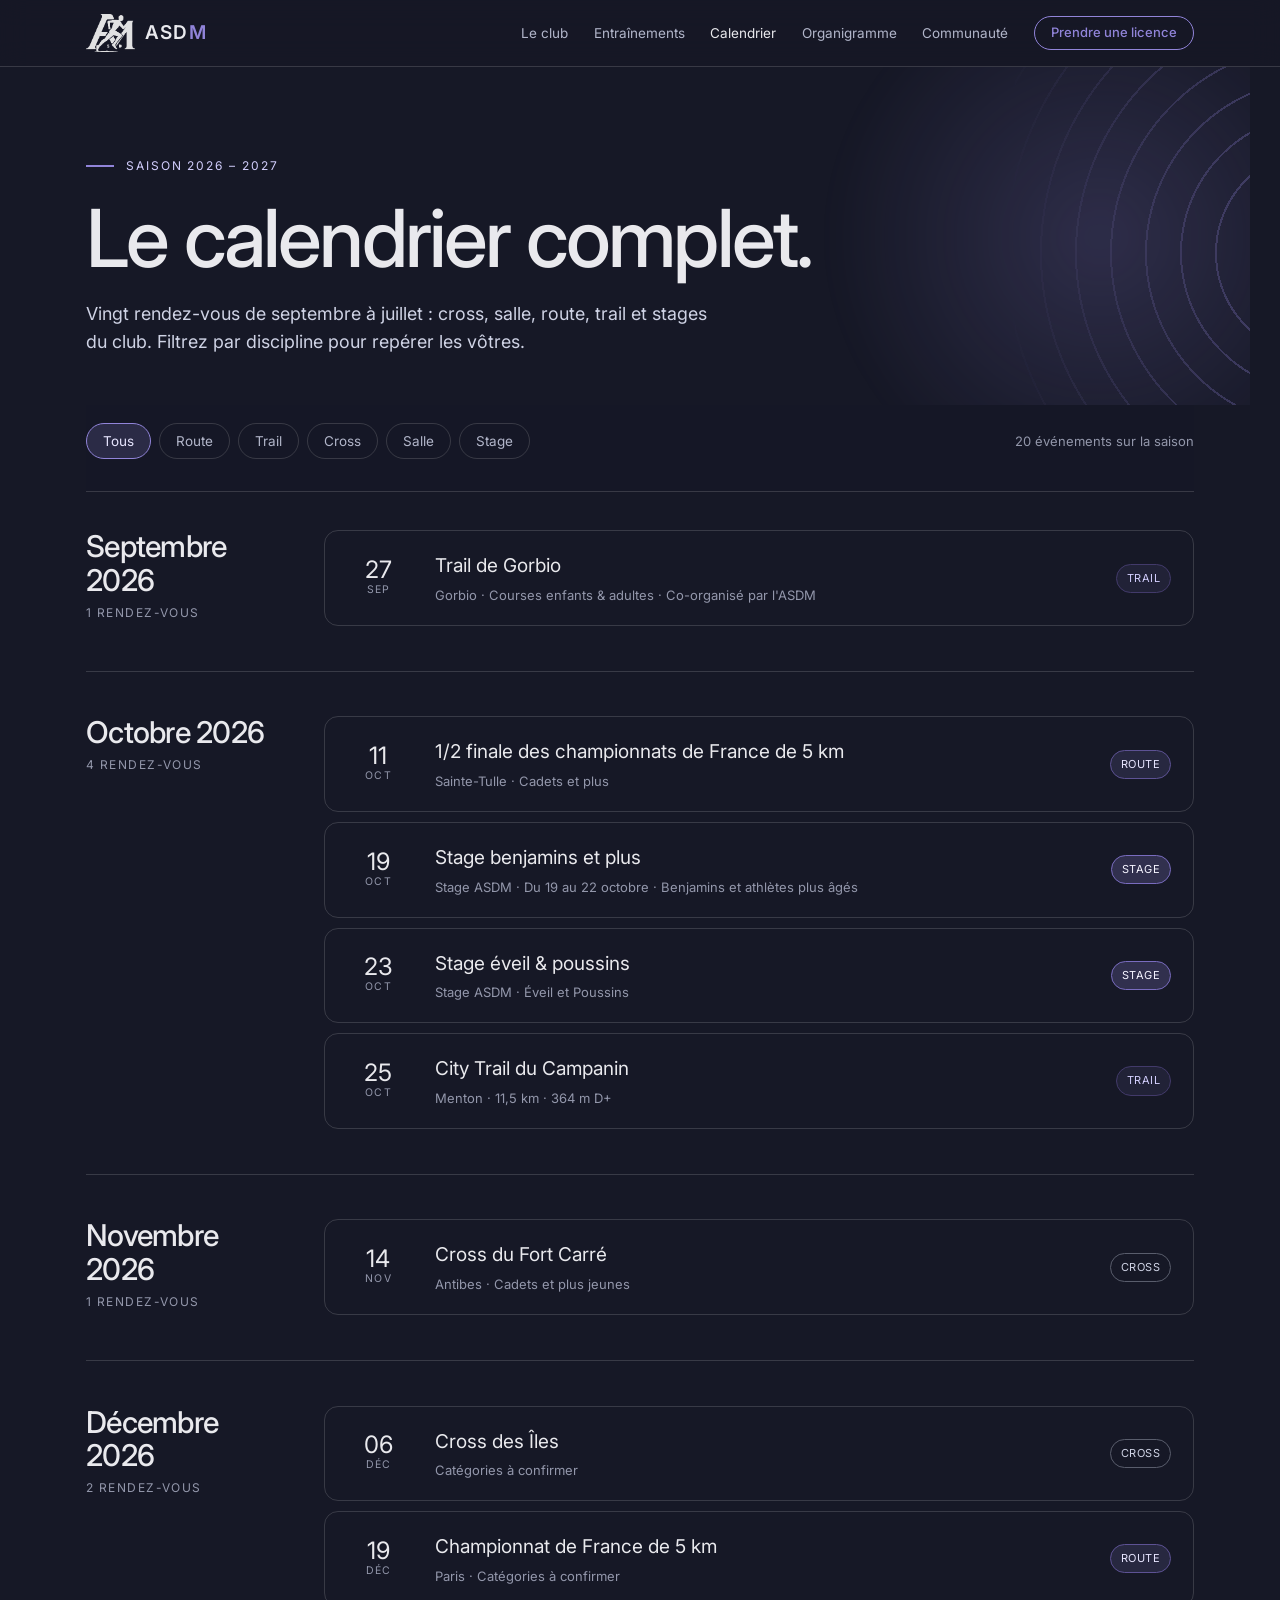
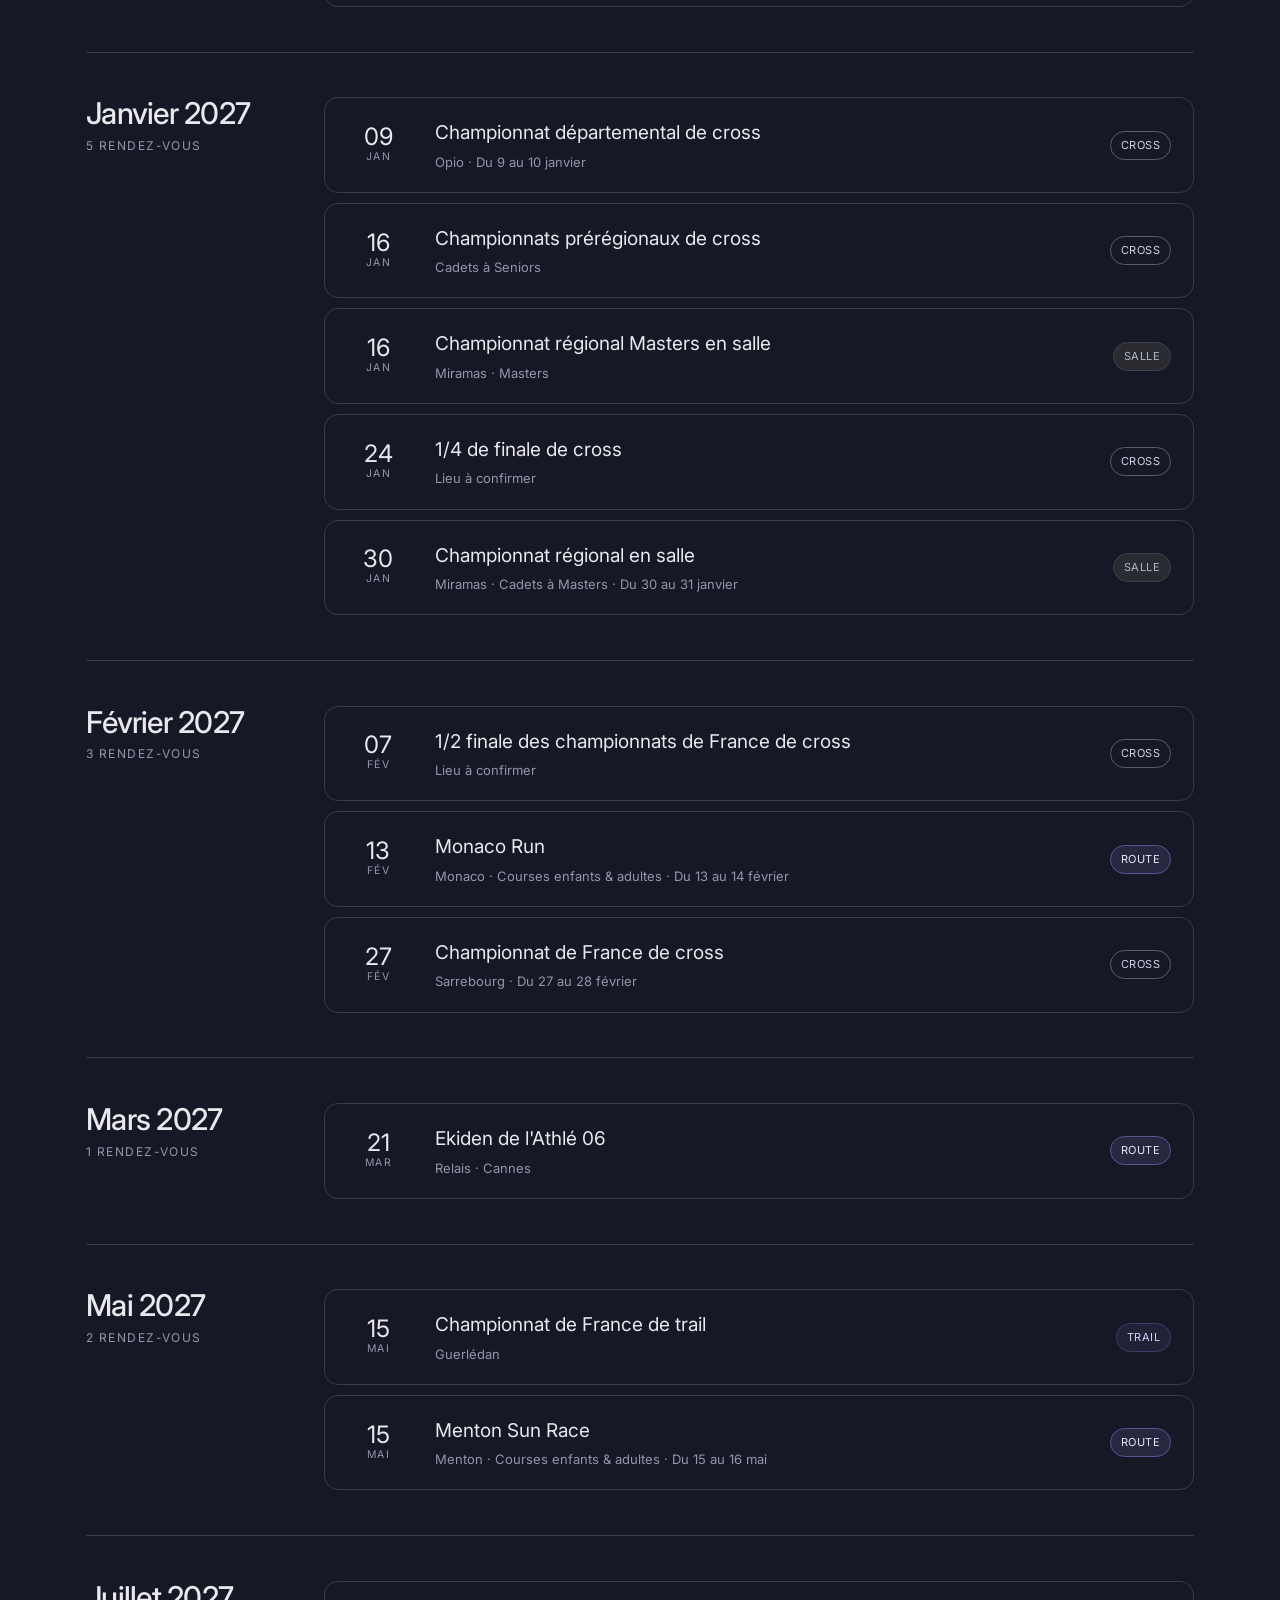
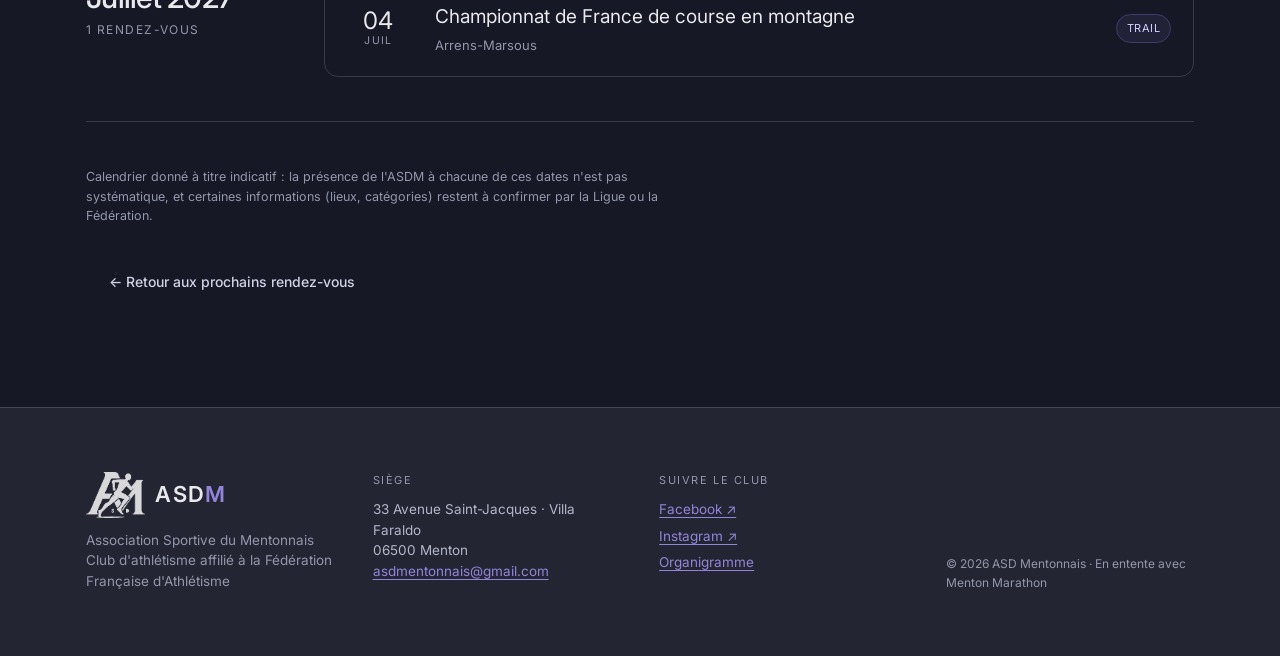
==== commit e277a157: "Refonte visuelle complète du site en thème sombre "Nocturne" Remplace les trois pages (accueil, cale" ====
--- a/calendrier.html
+++ b/calendrier.html
@@ -3,295 +3,276 @@
 <head>
 <meta charset="UTF-8">
 <meta name="viewport" content="width=device-width, initial-scale=1.0">
-<title>Calendrier complet — ASD Mentonnais</title>
-<meta name="description" content="Calendrier complet de la saison 2026-2027 de l'ASD Mentonnais (ASDM) : compétitions, stages et événements du club d'athlétisme de Menton.">
+<title>Calendrier — ASD Mentonnais</title>
+<meta name="description" content="Le calendrier complet de la saison 2026-2027 de l'ASD Mentonnais : cross, salle, route, trail et stages.">
 <link rel="icon" href="assets/favicon.png" type="image/png">
-<link rel="preconnect" href="https://fonts.googleapis.com">
-<link rel="preconnect" href="https://fonts.gstatic.com" crossorigin>
-<link href="https://fonts.googleapis.com/css2?family=Archivo:wght@500;600;700;800;900&family=Inter:wght@400;500;600;700&display=swap" rel="stylesheet">
-<link rel="stylesheet" href="css/styles.css">
+<link rel="stylesheet" href="assets/nocturne.css">
+<link rel="stylesheet" href="assets/site.css">
 </head>
-<body>
-
-<a class="skip-link" href="#contenu">Aller au contenu</a>
-
-<header class="site-header" id="site-header">
-  <div class="container header-inner">
-    <a href="index.html" class="brand" aria-label="ASD Mentonnais - Accueil">
-      <img class="brand-mark" src="assets/logo-mark.png" alt="" width="52" height="40">
-      <span class="brand-text">ASD<strong>M</strong></span>
+<body style="background: var(--color-bg); color: var(--color-text); font-family: var(--font-body); overflow-x: hidden">
+
+<a href="#top" class="skip-link">Aller au contenu</a>
+
+<header style="position: sticky; top: 0; z-index: 20; backdrop-filter: blur(14px); background: color-mix(in srgb, var(--color-bg) 82%, transparent); border-bottom: 1px solid var(--color-divider)">
+  <nav style="max-width: 1220px; margin: 0 auto; padding: 14px clamp(20px, 5vw, 56px); display: flex; align-items: center; gap: 28px; flex-wrap: wrap">
+    <a href="index.html" style="display: flex; align-items: center; gap: 10px; text-decoration: none; color: var(--color-text); font-family: var(--font-heading); font-size: 19px; letter-spacing: 0.06em; font-weight: 600">
+      <img src="assets/logo-mark.png" alt="" style="height: 38px; width: auto; filter: brightness(0) invert(0.93); opacity: 0.95">
+      <span>ASD<span style="color: var(--color-accent)">M</span></span>
     </a>
-
-    <nav class="main-nav" id="main-nav" aria-label="Navigation principale">
-      <ul>
-        <li><a href="index.html#club">L'association</a></li>
-        <li><a href="index.html#ecole">Entraînements</a></li>
-        <li><a href="index.html#calendrier">Compétitions</a></li>
-        <li><a href="calendrier.html" aria-current="page">Calendrier</a></li>
-        <li><a href="organigramme.html">Organigramme</a></li>
-        <li><a href="index.html#vie-du-club">Communauté</a></li>
-        <li><a href="index.html#contact">Contact</a></li>
-      </ul>
-    </nav>
-
-    <div class="header-actions">
-      <button class="nav-toggle" id="nav-toggle" aria-expanded="false" aria-controls="main-nav" aria-label="Ouvrir le menu">
-        <span></span><span></span><span></span>
-      </button>
-    </div>
-  </div>
+    <div style="flex: 1"></div>
+    <div style="display: flex; align-items: center; gap: clamp(14px, 2vw, 26px); flex-wrap: wrap; font-size: 13.5px">
+      <a href="index.html#club" class="nav-link">Le club</a>
+      <a href="index.html#entrainements" class="nav-link">Entraînements</a>
+      <a href="#top" class="nav-link" aria-current="page">Calendrier</a>
+      <a href="organigramme.html" class="nav-link">Organigramme</a>
+      <a href="index.html#communaute" class="nav-link">Communauté</a>
+      <a href="index.html#contact" class="btn btn-primary" style="font-size: 13px; padding: 8px 16px; border-radius: 999px">Prendre une licence</a>
+    </div>
+  </nav>
 </header>
 
-<main id="contenu">
-
-  <section class="section cal-page-hero">
-    <div class="container">
-      <div class="section-head section-head-center">
-        <p class="kicker">Saison 2026 – 2027</p>
-        <h1>Le calendrier complet de l'ASDM</h1>
-        <p class="lead lead-center">
-          Compétitions, stages et temps forts de la saison, du forum de rentrée
-          aux championnats de France.
-        </p>
-        <p class="calendar-disclaimer">
-          Calendrier donné à titre indicatif&nbsp;: la présence de l'ASDM à chacune de ces dates
-          n'est pas systématique, et certaines informations (lieux, catégories) restent à confirmer
-          par la Ligue ou la Fédération.
-        </p>
-      </div>
+<main>
+
+  <section id="top" style="position: relative; max-width: 1220px; margin: 0 auto; padding: clamp(48px, 7vw, 92px) clamp(20px, 5vw, 56px) clamp(28px, 4vw, 48px)">
+    <div style="position: absolute; inset: 0; overflow: hidden; pointer-events: none" aria-hidden="true">
+      <div style="position: absolute; top: 55%; right: -560px; width: 980px; height: 980px; transform: translateY(-50%); border-radius: 50%; background: repeating-radial-gradient(circle at 50% 50%, transparent 0 33px, color-mix(in srgb, var(--color-accent) 85%, transparent) 33px 35px); -webkit-mask-image: linear-gradient(to left, #000 20%, transparent 78%); mask-image: linear-gradient(to left, #000 18%, transparent 82%); opacity: 0.85"></div>
+      <div style="position: absolute; top: -140px; right: -160px; width: 620px; height: 620px; border-radius: 50%; background: radial-gradient(circle, color-mix(in srgb, var(--color-accent) 20%, transparent), transparent 62%); filter: blur(12px)"></div>
+    </div>
+    <div style="position: relative; animation: asdmRise 0.6s ease both">
+      <div style="display: flex; align-items: center; gap: 12px; margin-bottom: 24px">
+        <span style="width: 28px; height: 2px; background: var(--color-accent); display: block"></span>
+        <span style="font-size: 12px; letter-spacing: 0.16em; text-transform: uppercase; color: var(--color-accent-300)">Saison 2026 – 2027</span>
+      </div>
+      <h1 style="font-size: clamp(38px, 6.4vw, 80px); line-height: 0.98; letter-spacing: -0.035em; margin: 0 0 22px; max-width: 16ch; text-wrap: balance">Le calendrier complet.</h1>
+      <p style="font-size: clamp(16px, 1.4vw, 18px); line-height: 1.6; max-width: 58ch; color: var(--color-neutral-300); margin: 0">Vingt rendez-vous de septembre à juillet : cross, salle, route, trail et stages du club. Filtrez par discipline pour repérer les vôtres.</p>
     </div>
   </section>
 
-  <section class="section section-alt cal-full">
-    <div class="container">
-
-      <div class="cal-month">
-        <h2 class="cal-month-heading">Septembre 2026</h2>
-        <ul class="competition-list">
-          <li>
-            <div class="comp-date"><span class="comp-day">27</span><span class="comp-month">Sep</span></div>
-            <div class="comp-info">
-              <h3>Trail de Gorbio</h3>
-              <p>Trail · Gorbio · Courses enfants &amp; adultes · Co-organisé par l'ASDM</p>
-            </div>
-          </li>
-        </ul>
-      </div>
-
-      <div class="cal-month">
-        <h2 class="cal-month-heading">Octobre 2026</h2>
-        <ul class="competition-list">
-          <li>
-            <div class="comp-date"><span class="comp-day">11</span><span class="comp-month">Oct</span></div>
-            <div class="comp-info">
-              <h3>1/2 finale des championnats de France de 5&nbsp;km</h3>
-              <p>Route · Sainte-Tulle · Cadets et plus</p>
-            </div>
-          </li>
-          <li>
-            <div class="comp-date"><span class="comp-day">19</span><span class="comp-month">Oct</span></div>
-            <div class="comp-info">
-              <h3>Stage benjamins et plus</h3>
-              <p>Stage sportif ASDM · Du 19 au 22 octobre · Benjamins et athlètes plus âgés</p>
-            </div>
-          </li>
-          <li>
-            <div class="comp-date"><span class="comp-day">23</span><span class="comp-month">Oct</span></div>
-            <div class="comp-info">
-              <h3>Stage éveil &amp; poussins</h3>
-              <p>Stage sportif ASDM · Éveil et Poussins</p>
-            </div>
-          </li>
-          <li>
-            <div class="comp-date"><span class="comp-day">25</span><span class="comp-month">Oct</span></div>
-            <div class="comp-info">
-              <h3>City Trail du Campanin</h3>
-              <p>Trail · Menton · 11,5 km, 364 m D+</p>
-            </div>
-          </li>
-        </ul>
-      </div>
-
-      <div class="cal-month">
-        <h2 class="cal-month-heading">Novembre 2026</h2>
-        <ul class="competition-list">
-          <li>
-            <div class="comp-date"><span class="comp-day">14</span><span class="comp-month">Nov</span></div>
-            <div class="comp-info">
-              <h3>Cross du Fort Carré</h3>
-              <p>Cross · Antibes · Cadets et plus jeunes</p>
-            </div>
-          </li>
-        </ul>
-      </div>
-
-      <div class="cal-month">
-        <h2 class="cal-month-heading">Décembre 2026</h2>
-        <ul class="competition-list">
-          <li>
-            <div class="comp-date"><span class="comp-day">06</span><span class="comp-month">Déc</span></div>
-            <div class="comp-info">
-              <h3>Cross des Îles</h3>
-              <p>Cross · Catégories à confirmer</p>
-            </div>
-          </li>
-          <li>
-            <div class="comp-date"><span class="comp-day">19</span><span class="comp-month">Déc</span></div>
-            <div class="comp-info">
-              <h3>Championnat de France de 5&nbsp;km</h3>
-              <p>Route · Paris · Catégories à confirmer</p>
-            </div>
-          </li>
-        </ul>
-      </div>
-
-      <div class="cal-month">
-        <h2 class="cal-month-heading">Janvier 2027</h2>
-        <ul class="competition-list">
-          <li>
-            <div class="comp-date"><span class="comp-day">09</span><span class="comp-month">Jan</span></div>
-            <div class="comp-info">
-              <h3>Championnat départemental de cross</h3>
-              <p>Cross · Opio · Du 9 au 10 janvier</p>
-            </div>
-          </li>
-          <li>
-            <div class="comp-date"><span class="comp-day">16</span><span class="comp-month">Jan</span></div>
-            <div class="comp-info">
-              <h3>Championnats prérégionaux de cross</h3>
-              <p>Cross · Cadets à Seniors</p>
-            </div>
-          </li>
-          <li>
-            <div class="comp-date"><span class="comp-day">16</span><span class="comp-month">Jan</span></div>
-            <div class="comp-info">
-              <h3>Championnat régional Masters en salle</h3>
-              <p>Salle · Miramas · Masters</p>
-            </div>
-          </li>
-          <li>
-            <div class="comp-date"><span class="comp-day">24</span><span class="comp-month">Jan</span></div>
-            <div class="comp-info">
-              <h3>1/4 de finale de cross</h3>
-              <p>Cross · Lieu à confirmer</p>
-            </div>
-          </li>
-          <li>
-            <div class="comp-date"><span class="comp-day">30</span><span class="comp-month">Jan</span></div>
-            <div class="comp-info">
-              <h3>Championnat régional en salle</h3>
-              <p>Salle · Miramas · Cadets à Masters · Du 30 au 31 janvier</p>
-            </div>
-          </li>
-        </ul>
-      </div>
-
-      <div class="cal-month">
-        <h2 class="cal-month-heading">Février 2027</h2>
-        <ul class="competition-list">
-          <li>
-            <div class="comp-date"><span class="comp-day">07</span><span class="comp-month">Fév</span></div>
-            <div class="comp-info">
-              <h3>1/2 finale des championnats de France de cross</h3>
-              <p>Cross · Lieu à confirmer</p>
-            </div>
-          </li>
-          <li>
-            <div class="comp-date"><span class="comp-day">13</span><span class="comp-month">Fév</span></div>
-            <div class="comp-info">
-              <h3>Monaco Run</h3>
-              <p>Course sur route · Monaco · Courses enfants &amp; adultes · Du 13 au 14 février</p>
-            </div>
-          </li>
-          <li>
-            <div class="comp-date"><span class="comp-day">27</span><span class="comp-month">Fév</span></div>
-            <div class="comp-info">
-              <h3>Championnat de France de Cross</h3>
-              <p>Cross · Sarrebourg · Du 27 au 28 février</p>
-            </div>
-          </li>
-        </ul>
-      </div>
-
-      <div class="cal-month">
-        <h2 class="cal-month-heading">Mars 2027</h2>
-        <ul class="competition-list">
-          <li>
-            <div class="comp-date"><span class="comp-day">21</span><span class="comp-month">Mar</span></div>
-            <div class="comp-info">
-              <h3>Ekiden de l'Athlé06</h3>
-              <p>Relais · Cannes</p>
-            </div>
-          </li>
-        </ul>
-      </div>
-
-      <div class="cal-month">
-        <h2 class="cal-month-heading">Mai 2027</h2>
-        <ul class="competition-list">
-          <li>
-            <div class="comp-date"><span class="comp-day">15</span><span class="comp-month">Mai</span></div>
-            <div class="comp-info">
-              <h3>Championnat de France de Trail</h3>
-              <p>Trail · Guerlédan</p>
-            </div>
-          </li>
-          <li>
-            <div class="comp-date"><span class="comp-day">15</span><span class="comp-month">Mai</span></div>
-            <div class="comp-info">
-              <h3>Menton Sun Race</h3>
-              <p>Course sur route · Menton · Courses enfants &amp; adultes · Du 15 au 16 mai</p>
-            </div>
-          </li>
-        </ul>
-      </div>
-
-      <div class="cal-month">
-        <h2 class="cal-month-heading">Juillet 2027</h2>
-        <ul class="competition-list">
-          <li>
-            <div class="comp-date"><span class="comp-day">04</span><span class="comp-month">Juil</span></div>
-            <div class="comp-info">
-              <h3>Championnat de France de course en montagne</h3>
-              <p>Course en montagne · Arrens-Marsous</p>
-            </div>
-          </li>
-        </ul>
-      </div>
-
-      <a class="link-arrow" href="index.html#calendrier">← Retour aux prochains rendez-vous</a>
-    </div>
+  <section style="max-width: 1220px; margin: 0 auto; padding: 0 clamp(20px, 5vw, 56px) clamp(60px, 8vw, 110px)">
+    <div data-role="cal-filters" style="display: flex; flex-wrap: wrap; gap: 8px; align-items: center; padding: 18px 0 clamp(22px, 3vw, 32px); border-bottom: 1px solid var(--color-divider); margin-bottom: clamp(24px, 3vw, 40px); position: sticky; top: 58px; background: color-mix(in srgb, var(--color-bg) 92%, transparent); backdrop-filter: blur(10px); z-index: 10">
+      <button type="button" class="pill-btn is-active" data-kind="Tous">Tous</button>
+      <button type="button" class="pill-btn" data-kind="Route">Route</button>
+      <button type="button" class="pill-btn" data-kind="Trail">Trail</button>
+      <button type="button" class="pill-btn" data-kind="Cross">Cross</button>
+      <button type="button" class="pill-btn" data-kind="Salle">Salle</button>
+      <button type="button" class="pill-btn" data-kind="Stage">Stage</button>
+      <span style="flex: 1"></span>
+      <span data-role="cal-result-label" style="font-size: 13px; color: var(--color-neutral-500)">20 événements sur la saison</span>
+    </div>
+
+    <div data-role="cal-month" style="display: grid; grid-template-columns: minmax(0, 200px) minmax(0, 1fr); gap: clamp(14px, 3vw, 40px); padding-bottom: clamp(26px, 3.5vw, 48px); margin-bottom: clamp(26px, 3.5vw, 48px); border-bottom: 1px solid var(--color-divider)">
+      <div style="position: sticky; top: 132px; align-self: start">
+        <h2 style="font-size: clamp(22px, 2.6vw, 30px); letter-spacing: -0.025em; margin: 0 0 6px">Septembre 2026</h2>
+        <div style="font-size: 12px; letter-spacing: 0.12em; text-transform: uppercase; color: var(--color-neutral-500)">1 rendez-vous</div>
+      </div>
+      <div style="display: flex; flex-direction: column; gap: 10px">
+        <div data-kind-event="Trail" class="cal-event-card" style="display: grid; grid-template-columns: 62px minmax(0, 1fr) auto; gap: clamp(12px, 2vw, 26px); align-items: center; border: 1px solid var(--color-divider); border-radius: var(--radius-lg); padding: clamp(14px, 1.8vw, 20px) clamp(14px, 2vw, 22px)">
+          <div style="text-align: center"><div style="font-family: var(--font-heading); font-size: 24px; line-height: 1">27</div><div style="font-size: 10.5px; letter-spacing: 0.12em; text-transform: uppercase; color: var(--color-neutral-500)">Sep</div></div>
+          <div><div style="font-family: var(--font-heading); font-size: clamp(16px, 1.8vw, 19px); margin-bottom: 4px; text-wrap: pretty">Trail de Gorbio</div><div style="font-size: 13px; color: var(--color-neutral-500)">Gorbio · Courses enfants &amp; adultes · Co-organisé par l'ASDM</div></div>
+          <span style="font-size: 11px; letter-spacing: 0.04em; text-transform: uppercase; white-space: nowrap; padding: 5px 10px; border-radius: 999px; border: 1px solid var(--color-accent-800); color: var(--color-accent-300); background: color-mix(in srgb, var(--color-accent) 9%, transparent)">Trail</span>
+        </div>
+      </div>
+    </div>
+
+    <div data-role="cal-month" style="display: grid; grid-template-columns: minmax(0, 200px) minmax(0, 1fr); gap: clamp(14px, 3vw, 40px); padding-bottom: clamp(26px, 3.5vw, 48px); margin-bottom: clamp(26px, 3.5vw, 48px); border-bottom: 1px solid var(--color-divider)">
+      <div style="position: sticky; top: 132px; align-self: start">
+        <h2 style="font-size: clamp(22px, 2.6vw, 30px); letter-spacing: -0.025em; margin: 0 0 6px">Octobre 2026</h2>
+        <div style="font-size: 12px; letter-spacing: 0.12em; text-transform: uppercase; color: var(--color-neutral-500)">4 rendez-vous</div>
+      </div>
+      <div style="display: flex; flex-direction: column; gap: 10px">
+        <div data-kind-event="Route" class="cal-event-card" style="display: grid; grid-template-columns: 62px minmax(0, 1fr) auto; gap: clamp(12px, 2vw, 26px); align-items: center; border: 1px solid var(--color-divider); border-radius: var(--radius-lg); padding: clamp(14px, 1.8vw, 20px) clamp(14px, 2vw, 22px)">
+          <div style="text-align: center"><div style="font-family: var(--font-heading); font-size: 24px; line-height: 1">11</div><div style="font-size: 10.5px; letter-spacing: 0.12em; text-transform: uppercase; color: var(--color-neutral-500)">Oct</div></div>
+          <div><div style="font-family: var(--font-heading); font-size: clamp(16px, 1.8vw, 19px); margin-bottom: 4px; text-wrap: pretty">1/2 finale des championnats de France de 5 km</div><div style="font-size: 13px; color: var(--color-neutral-500)">Sainte-Tulle · Cadets et plus</div></div>
+          <span style="font-size: 11px; letter-spacing: 0.04em; text-transform: uppercase; white-space: nowrap; padding: 5px 10px; border-radius: 999px; border: 1px solid var(--color-accent-700); color: var(--color-accent-200); background: color-mix(in srgb, var(--color-accent) 14%, transparent)">Route</span>
+        </div>
+        <div data-kind-event="Stage" class="cal-event-card" style="display: grid; grid-template-columns: 62px minmax(0, 1fr) auto; gap: clamp(12px, 2vw, 26px); align-items: center; border: 1px solid var(--color-divider); border-radius: var(--radius-lg); padding: clamp(14px, 1.8vw, 20px) clamp(14px, 2vw, 22px)">
+          <div style="text-align: center"><div style="font-family: var(--font-heading); font-size: 24px; line-height: 1">19</div><div style="font-size: 10.5px; letter-spacing: 0.12em; text-transform: uppercase; color: var(--color-neutral-500)">Oct</div></div>
+          <div><div style="font-family: var(--font-heading); font-size: clamp(16px, 1.8vw, 19px); margin-bottom: 4px; text-wrap: pretty">Stage benjamins et plus</div><div style="font-size: 13px; color: var(--color-neutral-500)">Stage ASDM · Du 19 au 22 octobre · Benjamins et athlètes plus âgés</div></div>
+          <span style="font-size: 11px; letter-spacing: 0.04em; text-transform: uppercase; white-space: nowrap; padding: 5px 10px; border-radius: 999px; border: 1px solid var(--color-accent-600); color: var(--color-accent-100); background: color-mix(in srgb, var(--color-accent) 22%, transparent)">Stage</span>
+        </div>
+        <div data-kind-event="Stage" class="cal-event-card" style="display: grid; grid-template-columns: 62px minmax(0, 1fr) auto; gap: clamp(12px, 2vw, 26px); align-items: center; border: 1px solid var(--color-divider); border-radius: var(--radius-lg); padding: clamp(14px, 1.8vw, 20px) clamp(14px, 2vw, 22px)">
+          <div style="text-align: center"><div style="font-family: var(--font-heading); font-size: 24px; line-height: 1">23</div><div style="font-size: 10.5px; letter-spacing: 0.12em; text-transform: uppercase; color: var(--color-neutral-500)">Oct</div></div>
+          <div><div style="font-family: var(--font-heading); font-size: clamp(16px, 1.8vw, 19px); margin-bottom: 4px; text-wrap: pretty">Stage éveil &amp; poussins</div><div style="font-size: 13px; color: var(--color-neutral-500)">Stage ASDM · Éveil et Poussins</div></div>
+          <span style="font-size: 11px; letter-spacing: 0.04em; text-transform: uppercase; white-space: nowrap; padding: 5px 10px; border-radius: 999px; border: 1px solid var(--color-accent-600); color: var(--color-accent-100); background: color-mix(in srgb, var(--color-accent) 22%, transparent)">Stage</span>
+        </div>
+        <div data-kind-event="Trail" class="cal-event-card" style="display: grid; grid-template-columns: 62px minmax(0, 1fr) auto; gap: clamp(12px, 2vw, 26px); align-items: center; border: 1px solid var(--color-divider); border-radius: var(--radius-lg); padding: clamp(14px, 1.8vw, 20px) clamp(14px, 2vw, 22px)">
+          <div style="text-align: center"><div style="font-family: var(--font-heading); font-size: 24px; line-height: 1">25</div><div style="font-size: 10.5px; letter-spacing: 0.12em; text-transform: uppercase; color: var(--color-neutral-500)">Oct</div></div>
+          <div><div style="font-family: var(--font-heading); font-size: clamp(16px, 1.8vw, 19px); margin-bottom: 4px; text-wrap: pretty">City Trail du Campanin</div><div style="font-size: 13px; color: var(--color-neutral-500)">Menton · 11,5 km · 364 m D+</div></div>
+          <span style="font-size: 11px; letter-spacing: 0.04em; text-transform: uppercase; white-space: nowrap; padding: 5px 10px; border-radius: 999px; border: 1px solid var(--color-accent-800); color: var(--color-accent-300); background: color-mix(in srgb, var(--color-accent) 9%, transparent)">Trail</span>
+        </div>
+      </div>
+    </div>
+
+    <div data-role="cal-month" style="display: grid; grid-template-columns: minmax(0, 200px) minmax(0, 1fr); gap: clamp(14px, 3vw, 40px); padding-bottom: clamp(26px, 3.5vw, 48px); margin-bottom: clamp(26px, 3.5vw, 48px); border-bottom: 1px solid var(--color-divider)">
+      <div style="position: sticky; top: 132px; align-self: start">
+        <h2 style="font-size: clamp(22px, 2.6vw, 30px); letter-spacing: -0.025em; margin: 0 0 6px">Novembre 2026</h2>
+        <div style="font-size: 12px; letter-spacing: 0.12em; text-transform: uppercase; color: var(--color-neutral-500)">1 rendez-vous</div>
+      </div>
+      <div style="display: flex; flex-direction: column; gap: 10px">
+        <div data-kind-event="Cross" class="cal-event-card" style="display: grid; grid-template-columns: 62px minmax(0, 1fr) auto; gap: clamp(12px, 2vw, 26px); align-items: center; border: 1px solid var(--color-divider); border-radius: var(--radius-lg); padding: clamp(14px, 1.8vw, 20px) clamp(14px, 2vw, 22px)">
+          <div style="text-align: center"><div style="font-family: var(--font-heading); font-size: 24px; line-height: 1">14</div><div style="font-size: 10.5px; letter-spacing: 0.12em; text-transform: uppercase; color: var(--color-neutral-500)">Nov</div></div>
+          <div><div style="font-family: var(--font-heading); font-size: clamp(16px, 1.8vw, 19px); margin-bottom: 4px; text-wrap: pretty">Cross du Fort Carré</div><div style="font-size: 13px; color: var(--color-neutral-500)">Antibes · Cadets et plus jeunes</div></div>
+          <span style="font-size: 11px; letter-spacing: 0.04em; text-transform: uppercase; white-space: nowrap; padding: 5px 10px; border-radius: 999px; border: 1px solid var(--color-neutral-700); color: var(--color-neutral-300); background: transparent">Cross</span>
+        </div>
+      </div>
+    </div>
+
+    <div data-role="cal-month" style="display: grid; grid-template-columns: minmax(0, 200px) minmax(0, 1fr); gap: clamp(14px, 3vw, 40px); padding-bottom: clamp(26px, 3.5vw, 48px); margin-bottom: clamp(26px, 3.5vw, 48px); border-bottom: 1px solid var(--color-divider)">
+      <div style="position: sticky; top: 132px; align-self: start">
+        <h2 style="font-size: clamp(22px, 2.6vw, 30px); letter-spacing: -0.025em; margin: 0 0 6px">Décembre 2026</h2>
+        <div style="font-size: 12px; letter-spacing: 0.12em; text-transform: uppercase; color: var(--color-neutral-500)">2 rendez-vous</div>
+      </div>
+      <div style="display: flex; flex-direction: column; gap: 10px">
+        <div data-kind-event="Cross" class="cal-event-card" style="display: grid; grid-template-columns: 62px minmax(0, 1fr) auto; gap: clamp(12px, 2vw, 26px); align-items: center; border: 1px solid var(--color-divider); border-radius: var(--radius-lg); padding: clamp(14px, 1.8vw, 20px) clamp(14px, 2vw, 22px)">
+          <div style="text-align: center"><div style="font-family: var(--font-heading); font-size: 24px; line-height: 1">06</div><div style="font-size: 10.5px; letter-spacing: 0.12em; text-transform: uppercase; color: var(--color-neutral-500)">Déc</div></div>
+          <div><div style="font-family: var(--font-heading); font-size: clamp(16px, 1.8vw, 19px); margin-bottom: 4px; text-wrap: pretty">Cross des Îles</div><div style="font-size: 13px; color: var(--color-neutral-500)">Catégories à confirmer</div></div>
+          <span style="font-size: 11px; letter-spacing: 0.04em; text-transform: uppercase; white-space: nowrap; padding: 5px 10px; border-radius: 999px; border: 1px solid var(--color-neutral-700); color: var(--color-neutral-300); background: transparent">Cross</span>
+        </div>
+        <div data-kind-event="Route" class="cal-event-card" style="display: grid; grid-template-columns: 62px minmax(0, 1fr) auto; gap: clamp(12px, 2vw, 26px); align-items: center; border: 1px solid var(--color-divider); border-radius: var(--radius-lg); padding: clamp(14px, 1.8vw, 20px) clamp(14px, 2vw, 22px)">
+          <div style="text-align: center"><div style="font-family: var(--font-heading); font-size: 24px; line-height: 1">19</div><div style="font-size: 10.5px; letter-spacing: 0.12em; text-transform: uppercase; color: var(--color-neutral-500)">Déc</div></div>
+          <div><div style="font-family: var(--font-heading); font-size: clamp(16px, 1.8vw, 19px); margin-bottom: 4px; text-wrap: pretty">Championnat de France de 5 km</div><div style="font-size: 13px; color: var(--color-neutral-500)">Paris · Catégories à confirmer</div></div>
+          <span style="font-size: 11px; letter-spacing: 0.04em; text-transform: uppercase; white-space: nowrap; padding: 5px 10px; border-radius: 999px; border: 1px solid var(--color-accent-700); color: var(--color-accent-200); background: color-mix(in srgb, var(--color-accent) 14%, transparent)">Route</span>
+        </div>
+      </div>
+    </div>
+
+    <div data-role="cal-month" style="display: grid; grid-template-columns: minmax(0, 200px) minmax(0, 1fr); gap: clamp(14px, 3vw, 40px); padding-bottom: clamp(26px, 3.5vw, 48px); margin-bottom: clamp(26px, 3.5vw, 48px); border-bottom: 1px solid var(--color-divider)">
+      <div style="position: sticky; top: 132px; align-self: start">
+        <h2 style="font-size: clamp(22px, 2.6vw, 30px); letter-spacing: -0.025em; margin: 0 0 6px">Janvier 2027</h2>
+        <div style="font-size: 12px; letter-spacing: 0.12em; text-transform: uppercase; color: var(--color-neutral-500)">5 rendez-vous</div>
+      </div>
+      <div style="display: flex; flex-direction: column; gap: 10px">
+        <div data-kind-event="Cross" class="cal-event-card" style="display: grid; grid-template-columns: 62px minmax(0, 1fr) auto; gap: clamp(12px, 2vw, 26px); align-items: center; border: 1px solid var(--color-divider); border-radius: var(--radius-lg); padding: clamp(14px, 1.8vw, 20px) clamp(14px, 2vw, 22px)">
+          <div style="text-align: center"><div style="font-family: var(--font-heading); font-size: 24px; line-height: 1">09</div><div style="font-size: 10.5px; letter-spacing: 0.12em; text-transform: uppercase; color: var(--color-neutral-500)">Jan</div></div>
+          <div><div style="font-family: var(--font-heading); font-size: clamp(16px, 1.8vw, 19px); margin-bottom: 4px; text-wrap: pretty">Championnat départemental de cross</div><div style="font-size: 13px; color: var(--color-neutral-500)">Opio · Du 9 au 10 janvier</div></div>
+          <span style="font-size: 11px; letter-spacing: 0.04em; text-transform: uppercase; white-space: nowrap; padding: 5px 10px; border-radius: 999px; border: 1px solid var(--color-neutral-700); color: var(--color-neutral-300); background: transparent">Cross</span>
+        </div>
+        <div data-kind-event="Cross" class="cal-event-card" style="display: grid; grid-template-columns: 62px minmax(0, 1fr) auto; gap: clamp(12px, 2vw, 26px); align-items: center; border: 1px solid var(--color-divider); border-radius: var(--radius-lg); padding: clamp(14px, 1.8vw, 20px) clamp(14px, 2vw, 22px)">
+          <div style="text-align: center"><div style="font-family: var(--font-heading); font-size: 24px; line-height: 1">16</div><div style="font-size: 10.5px; letter-spacing: 0.12em; text-transform: uppercase; color: var(--color-neutral-500)">Jan</div></div>
+          <div><div style="font-family: var(--font-heading); font-size: clamp(16px, 1.8vw, 19px); margin-bottom: 4px; text-wrap: pretty">Championnats prérégionaux de cross</div><div style="font-size: 13px; color: var(--color-neutral-500)">Cadets à Seniors</div></div>
+          <span style="font-size: 11px; letter-spacing: 0.04em; text-transform: uppercase; white-space: nowrap; padding: 5px 10px; border-radius: 999px; border: 1px solid var(--color-neutral-700); color: var(--color-neutral-300); background: transparent">Cross</span>
+        </div>
+        <div data-kind-event="Salle" class="cal-event-card" style="display: grid; grid-template-columns: 62px minmax(0, 1fr) auto; gap: clamp(12px, 2vw, 26px); align-items: center; border: 1px solid var(--color-divider); border-radius: var(--radius-lg); padding: clamp(14px, 1.8vw, 20px) clamp(14px, 2vw, 22px)">
+          <div style="text-align: center"><div style="font-family: var(--font-heading); font-size: 24px; line-height: 1">16</div><div style="font-size: 10.5px; letter-spacing: 0.12em; text-transform: uppercase; color: var(--color-neutral-500)">Jan</div></div>
+          <div><div style="font-family: var(--font-heading); font-size: clamp(16px, 1.8vw, 19px); margin-bottom: 4px; text-wrap: pretty">Championnat régional Masters en salle</div><div style="font-size: 13px; color: var(--color-neutral-500)">Miramas · Masters</div></div>
+          <span style="font-size: 11px; letter-spacing: 0.04em; text-transform: uppercase; white-space: nowrap; padding: 5px 10px; border-radius: 999px; border: 1px solid var(--color-neutral-800); color: var(--color-neutral-400); background: var(--color-neutral-900)">Salle</span>
+        </div>
+        <div data-kind-event="Cross" class="cal-event-card" style="display: grid; grid-template-columns: 62px minmax(0, 1fr) auto; gap: clamp(12px, 2vw, 26px); align-items: center; border: 1px solid var(--color-divider); border-radius: var(--radius-lg); padding: clamp(14px, 1.8vw, 20px) clamp(14px, 2vw, 22px)">
+          <div style="text-align: center"><div style="font-family: var(--font-heading); font-size: 24px; line-height: 1">24</div><div style="font-size: 10.5px; letter-spacing: 0.12em; text-transform: uppercase; color: var(--color-neutral-500)">Jan</div></div>
+          <div><div style="font-family: var(--font-heading); font-size: clamp(16px, 1.8vw, 19px); margin-bottom: 4px; text-wrap: pretty">1/4 de finale de cross</div><div style="font-size: 13px; color: var(--color-neutral-500)">Lieu à confirmer</div></div>
+          <span style="font-size: 11px; letter-spacing: 0.04em; text-transform: uppercase; white-space: nowrap; padding: 5px 10px; border-radius: 999px; border: 1px solid var(--color-neutral-700); color: var(--color-neutral-300); background: transparent">Cross</span>
+        </div>
+        <div data-kind-event="Salle" class="cal-event-card" style="display: grid; grid-template-columns: 62px minmax(0, 1fr) auto; gap: clamp(12px, 2vw, 26px); align-items: center; border: 1px solid var(--color-divider); border-radius: var(--radius-lg); padding: clamp(14px, 1.8vw, 20px) clamp(14px, 2vw, 22px)">
+          <div style="text-align: center"><div style="font-family: var(--font-heading); font-size: 24px; line-height: 1">30</div><div style="font-size: 10.5px; letter-spacing: 0.12em; text-transform: uppercase; color: var(--color-neutral-500)">Jan</div></div>
+          <div><div style="font-family: var(--font-heading); font-size: clamp(16px, 1.8vw, 19px); margin-bottom: 4px; text-wrap: pretty">Championnat régional en salle</div><div style="font-size: 13px; color: var(--color-neutral-500)">Miramas · Cadets à Masters · Du 30 au 31 janvier</div></div>
+          <span style="font-size: 11px; letter-spacing: 0.04em; text-transform: uppercase; white-space: nowrap; padding: 5px 10px; border-radius: 999px; border: 1px solid var(--color-neutral-800); color: var(--color-neutral-400); background: var(--color-neutral-900)">Salle</span>
+        </div>
+      </div>
+    </div>
+
+    <div data-role="cal-month" style="display: grid; grid-template-columns: minmax(0, 200px) minmax(0, 1fr); gap: clamp(14px, 3vw, 40px); padding-bottom: clamp(26px, 3.5vw, 48px); margin-bottom: clamp(26px, 3.5vw, 48px); border-bottom: 1px solid var(--color-divider)">
+      <div style="position: sticky; top: 132px; align-self: start">
+        <h2 style="font-size: clamp(22px, 2.6vw, 30px); letter-spacing: -0.025em; margin: 0 0 6px">Février 2027</h2>
+        <div style="font-size: 12px; letter-spacing: 0.12em; text-transform: uppercase; color: var(--color-neutral-500)">3 rendez-vous</div>
+      </div>
+      <div style="display: flex; flex-direction: column; gap: 10px">
+        <div data-kind-event="Cross" class="cal-event-card" style="display: grid; grid-template-columns: 62px minmax(0, 1fr) auto; gap: clamp(12px, 2vw, 26px); align-items: center; border: 1px solid var(--color-divider); border-radius: var(--radius-lg); padding: clamp(14px, 1.8vw, 20px) clamp(14px, 2vw, 22px)">
+          <div style="text-align: center"><div style="font-family: var(--font-heading); font-size: 24px; line-height: 1">07</div><div style="font-size: 10.5px; letter-spacing: 0.12em; text-transform: uppercase; color: var(--color-neutral-500)">Fév</div></div>
+          <div><div style="font-family: var(--font-heading); font-size: clamp(16px, 1.8vw, 19px); margin-bottom: 4px; text-wrap: pretty">1/2 finale des championnats de France de cross</div><div style="font-size: 13px; color: var(--color-neutral-500)">Lieu à confirmer</div></div>
+          <span style="font-size: 11px; letter-spacing: 0.04em; text-transform: uppercase; white-space: nowrap; padding: 5px 10px; border-radius: 999px; border: 1px solid var(--color-neutral-700); color: var(--color-neutral-300); background: transparent">Cross</span>
+        </div>
+        <div data-kind-event="Route" class="cal-event-card" style="display: grid; grid-template-columns: 62px minmax(0, 1fr) auto; gap: clamp(12px, 2vw, 26px); align-items: center; border: 1px solid var(--color-divider); border-radius: var(--radius-lg); padding: clamp(14px, 1.8vw, 20px) clamp(14px, 2vw, 22px)">
+          <div style="text-align: center"><div style="font-family: var(--font-heading); font-size: 24px; line-height: 1">13</div><div style="font-size: 10.5px; letter-spacing: 0.12em; text-transform: uppercase; color: var(--color-neutral-500)">Fév</div></div>
+          <div><div style="font-family: var(--font-heading); font-size: clamp(16px, 1.8vw, 19px); margin-bottom: 4px; text-wrap: pretty">Monaco Run</div><div style="font-size: 13px; color: var(--color-neutral-500)">Monaco · Courses enfants &amp; adultes · Du 13 au 14 février</div></div>
+          <span style="font-size: 11px; letter-spacing: 0.04em; text-transform: uppercase; white-space: nowrap; padding: 5px 10px; border-radius: 999px; border: 1px solid var(--color-accent-700); color: var(--color-accent-200); background: color-mix(in srgb, var(--color-accent) 14%, transparent)">Route</span>
+        </div>
+        <div data-kind-event="Cross" class="cal-event-card" style="display: grid; grid-template-columns: 62px minmax(0, 1fr) auto; gap: clamp(12px, 2vw, 26px); align-items: center; border: 1px solid var(--color-divider); border-radius: var(--radius-lg); padding: clamp(14px, 1.8vw, 20px) clamp(14px, 2vw, 22px)">
+          <div style="text-align: center"><div style="font-family: var(--font-heading); font-size: 24px; line-height: 1">27</div><div style="font-size: 10.5px; letter-spacing: 0.12em; text-transform: uppercase; color: var(--color-neutral-500)">Fév</div></div>
+          <div><div style="font-family: var(--font-heading); font-size: clamp(16px, 1.8vw, 19px); margin-bottom: 4px; text-wrap: pretty">Championnat de France de cross</div><div style="font-size: 13px; color: var(--color-neutral-500)">Sarrebourg · Du 27 au 28 février</div></div>
+          <span style="font-size: 11px; letter-spacing: 0.04em; text-transform: uppercase; white-space: nowrap; padding: 5px 10px; border-radius: 999px; border: 1px solid var(--color-neutral-700); color: var(--color-neutral-300); background: transparent">Cross</span>
+        </div>
+      </div>
+    </div>
+
+    <div data-role="cal-month" style="display: grid; grid-template-columns: minmax(0, 200px) minmax(0, 1fr); gap: clamp(14px, 3vw, 40px); padding-bottom: clamp(26px, 3.5vw, 48px); margin-bottom: clamp(26px, 3.5vw, 48px); border-bottom: 1px solid var(--color-divider)">
+      <div style="position: sticky; top: 132px; align-self: start">
+        <h2 style="font-size: clamp(22px, 2.6vw, 30px); letter-spacing: -0.025em; margin: 0 0 6px">Mars 2027</h2>
+        <div style="font-size: 12px; letter-spacing: 0.12em; text-transform: uppercase; color: var(--color-neutral-500)">1 rendez-vous</div>
+      </div>
+      <div style="display: flex; flex-direction: column; gap: 10px">
+        <div data-kind-event="Route" class="cal-event-card" style="display: grid; grid-template-columns: 62px minmax(0, 1fr) auto; gap: clamp(12px, 2vw, 26px); align-items: center; border: 1px solid var(--color-divider); border-radius: var(--radius-lg); padding: clamp(14px, 1.8vw, 20px) clamp(14px, 2vw, 22px)">
+          <div style="text-align: center"><div style="font-family: var(--font-heading); font-size: 24px; line-height: 1">21</div><div style="font-size: 10.5px; letter-spacing: 0.12em; text-transform: uppercase; color: var(--color-neutral-500)">Mar</div></div>
+          <div><div style="font-family: var(--font-heading); font-size: clamp(16px, 1.8vw, 19px); margin-bottom: 4px; text-wrap: pretty">Ekiden de l'Athlé 06</div><div style="font-size: 13px; color: var(--color-neutral-500)">Relais · Cannes</div></div>
+          <span style="font-size: 11px; letter-spacing: 0.04em; text-transform: uppercase; white-space: nowrap; padding: 5px 10px; border-radius: 999px; border: 1px solid var(--color-accent-700); color: var(--color-accent-200); background: color-mix(in srgb, var(--color-accent) 14%, transparent)">Route</span>
+        </div>
+      </div>
+    </div>
+
+    <div data-role="cal-month" style="display: grid; grid-template-columns: minmax(0, 200px) minmax(0, 1fr); gap: clamp(14px, 3vw, 40px); padding-bottom: clamp(26px, 3.5vw, 48px); margin-bottom: clamp(26px, 3.5vw, 48px); border-bottom: 1px solid var(--color-divider)">
+      <div style="position: sticky; top: 132px; align-self: start">
+        <h2 style="font-size: clamp(22px, 2.6vw, 30px); letter-spacing: -0.025em; margin: 0 0 6px">Mai 2027</h2>
+        <div style="font-size: 12px; letter-spacing: 0.12em; text-transform: uppercase; color: var(--color-neutral-500)">2 rendez-vous</div>
+      </div>
+      <div style="display: flex; flex-direction: column; gap: 10px">
+        <div data-kind-event="Trail" class="cal-event-card" style="display: grid; grid-template-columns: 62px minmax(0, 1fr) auto; gap: clamp(12px, 2vw, 26px); align-items: center; border: 1px solid var(--color-divider); border-radius: var(--radius-lg); padding: clamp(14px, 1.8vw, 20px) clamp(14px, 2vw, 22px)">
+          <div style="text-align: center"><div style="font-family: var(--font-heading); font-size: 24px; line-height: 1">15</div><div style="font-size: 10.5px; letter-spacing: 0.12em; text-transform: uppercase; color: var(--color-neutral-500)">Mai</div></div>
+          <div><div style="font-family: var(--font-heading); font-size: clamp(16px, 1.8vw, 19px); margin-bottom: 4px; text-wrap: pretty">Championnat de France de trail</div><div style="font-size: 13px; color: var(--color-neutral-500)">Guerlédan</div></div>
+          <span style="font-size: 11px; letter-spacing: 0.04em; text-transform: uppercase; white-space: nowrap; padding: 5px 10px; border-radius: 999px; border: 1px solid var(--color-accent-800); color: var(--color-accent-300); background: color-mix(in srgb, var(--color-accent) 9%, transparent)">Trail</span>
+        </div>
+        <div data-kind-event="Route" class="cal-event-card" style="display: grid; grid-template-columns: 62px minmax(0, 1fr) auto; gap: clamp(12px, 2vw, 26px); align-items: center; border: 1px solid var(--color-divider); border-radius: var(--radius-lg); padding: clamp(14px, 1.8vw, 20px) clamp(14px, 2vw, 22px)">
+          <div style="text-align: center"><div style="font-family: var(--font-heading); font-size: 24px; line-height: 1">15</div><div style="font-size: 10.5px; letter-spacing: 0.12em; text-transform: uppercase; color: var(--color-neutral-500)">Mai</div></div>
+          <div><div style="font-family: var(--font-heading); font-size: clamp(16px, 1.8vw, 19px); margin-bottom: 4px; text-wrap: pretty">Menton Sun Race</div><div style="font-size: 13px; color: var(--color-neutral-500)">Menton · Courses enfants &amp; adultes · Du 15 au 16 mai</div></div>
+          <span style="font-size: 11px; letter-spacing: 0.04em; text-transform: uppercase; white-space: nowrap; padding: 5px 10px; border-radius: 999px; border: 1px solid var(--color-accent-700); color: var(--color-accent-200); background: color-mix(in srgb, var(--color-accent) 14%, transparent)">Route</span>
+        </div>
+      </div>
+    </div>
+
+    <div data-role="cal-month" style="display: grid; grid-template-columns: minmax(0, 200px) minmax(0, 1fr); gap: clamp(14px, 3vw, 40px); padding-bottom: clamp(26px, 3.5vw, 48px); margin-bottom: clamp(26px, 3.5vw, 48px); border-bottom: 1px solid var(--color-divider)">
+      <div style="position: sticky; top: 132px; align-self: start">
+        <h2 style="font-size: clamp(22px, 2.6vw, 30px); letter-spacing: -0.025em; margin: 0 0 6px">Juillet 2027</h2>
+        <div style="font-size: 12px; letter-spacing: 0.12em; text-transform: uppercase; color: var(--color-neutral-500)">1 rendez-vous</div>
+      </div>
+      <div style="display: flex; flex-direction: column; gap: 10px">
+        <div data-kind-event="Trail" class="cal-event-card" style="display: grid; grid-template-columns: 62px minmax(0, 1fr) auto; gap: clamp(12px, 2vw, 26px); align-items: center; border: 1px solid var(--color-divider); border-radius: var(--radius-lg); padding: clamp(14px, 1.8vw, 20px) clamp(14px, 2vw, 22px)">
+          <div style="text-align: center"><div style="font-family: var(--font-heading); font-size: 24px; line-height: 1">04</div><div style="font-size: 10.5px; letter-spacing: 0.12em; text-transform: uppercase; color: var(--color-neutral-500)">Juil</div></div>
+          <div><div style="font-family: var(--font-heading); font-size: clamp(16px, 1.8vw, 19px); margin-bottom: 4px; text-wrap: pretty">Championnat de France de course en montagne</div><div style="font-size: 13px; color: var(--color-neutral-500)">Arrens-Marsous</div></div>
+          <span style="font-size: 11px; letter-spacing: 0.04em; text-transform: uppercase; white-space: nowrap; padding: 5px 10px; border-radius: 999px; border: 1px solid var(--color-accent-800); color: var(--color-accent-300); background: color-mix(in srgb, var(--color-accent) 9%, transparent)">Trail</span>
+        </div>
+      </div>
+    </div>
+
+    <p style="font-size: 12.5px; color: var(--color-neutral-500); max-width: 76ch; margin: 0 0 clamp(24px, 3vw, 36px)">Calendrier donné à titre indicatif : la présence de l'ASDM à chacune de ces dates n'est pas systématique, et certaines informations (lieux, catégories) restent à confirmer par la Ligue ou la Fédération.</p>
+    <a href="index.html#calendrier-teaser" class="btn btn-ghost" style="border-radius: 999px; padding: 12px 22px; font-size: 14px; color: var(--color-neutral-300)">← Retour aux prochains rendez-vous</a>
   </section>
 
 </main>
 
-<div class="finish-strip" aria-hidden="true"></div>
-
-<footer class="site-footer">
-  <div class="container footer-inner">
-    <div class="footer-brand">
-      <span class="brand-text">ASD<strong>M</strong></span>
-      <p>Association Sportive du Mentonnais</p>
-    </div>
-    <div class="footer-info">
-      <p><strong>ASD Mentonnais Athlétisme</strong></p>
-      <p>33 Avenue Saint-Jacques &middot; Villa Faraldo<br>06500 Menton</p>
-      <p>Courriel&nbsp;: <a href="mailto:asdmentonnais@gmail.com">asdmentonnais@gmail.com</a></p>
-      <div class="footer-socials">
-        <a href="https://www.facebook.com/AsdMentonnaisAthletisme/" target="_blank" rel="noopener" class="footer-social-link" aria-label="Facebook de l'ASD Mentonnais">
-          <svg width="18" height="18" viewBox="0 0 24 24" fill="none" aria-hidden="true"><circle cx="12" cy="12" r="9" stroke="currentColor" stroke-width="1.8"/><g transform="translate(12,12) scale(0.55) translate(-12.5,-11.5)"><path d="M7 10v4h3v7h4v-7h3l1 -4h-4v-2c0 -1.104 .896 -2 2 -2h2v-4h-2c-3.315 0 -6 2.685 -6 6v2h-3z" fill="currentColor"/></g></svg>
-        </a>
-        <a href="https://www.instagram.com/asd_mentonnais/" target="_blank" rel="noopener" class="footer-social-link" aria-label="Instagram de l'ASD Mentonnais">
-          <svg width="18" height="18" viewBox="0 0 24 24" fill="none" aria-hidden="true"><rect x="3" y="3" width="18" height="18" rx="5" stroke="currentColor" stroke-width="1.8"/><circle cx="12" cy="12" r="4" stroke="currentColor" stroke-width="1.8"/><circle cx="17.2" cy="6.8" r="1" fill="currentColor"/></svg>
-        </a>
-      </div>
-    </div>
-    <div class="footer-legal">
-      <p>© 2026 ASD Mentonnais · En entente avec Menton Marathon</p>
-    </div>
+<footer style="border-top: 1px solid var(--color-divider); background: var(--color-surface)">
+  <div style="max-width: 1220px; margin: 0 auto; padding: clamp(40px, 5vw, 64px) clamp(20px, 5vw, 56px); display: grid; grid-template-columns: repeat(auto-fit, minmax(220px, 1fr)); gap: clamp(24px, 3vw, 40px)">
+    <div>
+      <div style="display: flex; align-items: center; gap: 10px; margin-bottom: 12px">
+        <img src="assets/logo-mark.png" alt="Logo de l'ASD Mentonnais" style="height: 46px; width: auto; filter: brightness(0) invert(0.93); opacity: 0.9">
+        <span style="font-family: var(--font-heading); font-size: 22px; letter-spacing: 0.06em; font-weight: 600">ASD<span style="color: var(--color-accent)">M</span></span>
+      </div>
+      <p style="font-size: 13.5px; color: var(--color-neutral-500); margin: 0">Association Sportive du Mentonnais<br>Club d'athlétisme affilié à la Fédération Française d'Athlétisme</p>
+    </div>
+    <div style="font-size: 13.5px; color: var(--color-neutral-400)">
+      <div style="font-size: 11px; letter-spacing: 0.14em; text-transform: uppercase; color: var(--color-neutral-500); margin-bottom: 10px">Siège</div>
+      33 Avenue Saint-Jacques · Villa Faraldo<br>06500 Menton<br>
+      <a href="mailto:asdmentonnais@gmail.com" style="font-size: 13.5px">asdmentonnais@gmail.com</a>
+    </div>
+    <div style="font-size: 13.5px; color: var(--color-neutral-400)">
+      <div style="font-size: 11px; letter-spacing: 0.14em; text-transform: uppercase; color: var(--color-neutral-500); margin-bottom: 10px">Suivre le club</div>
+      <div style="display: flex; flex-direction: column; gap: 6px; align-items: flex-start">
+        <a href="https://www.facebook.com/AsdMentonnaisAthletisme/" target="_blank" rel="noopener" style="font-size: 13.5px">Facebook ↗</a>
+        <a href="https://www.instagram.com/asd_mentonnais/" target="_blank" rel="noopener" style="font-size: 13.5px">Instagram ↗</a>
+        <a href="organigramme.html" style="font-size: 13.5px">Organigramme</a>
+      </div>
+    </div>
+    <div style="font-size: 12px; color: var(--color-neutral-500); display: flex; align-items: flex-end">© 2026 ASD Mentonnais · En entente avec Menton Marathon</div>
   </div>
 </footer>
 
-<script src="js/main.js"></script>
+<script src="assets/site.js"></script>
 </body>
 </html>
--- a/assets/nocturne.css
+++ b/assets/nocturne.css
@@ -0,0 +1,294 @@
+/* Nocturne — design-system tokens and component classes. This file is the source of truth for the system's look; retune it here and see readme.md. */
+@import url('https://fonts.googleapis.com/css2?family=Inter:wght@400;500;600;700&display=swap');
+
+:root {
+  --color-bg: #161826;
+  --color-surface: #232532;
+  --color-text: #e9e9ed;
+  --color-accent: #9184d9; /* review round 7 (Barron): the accent moves to
+     the product's blurple — OKLCH hue 289.2, the hue of the app's own Pro
+     accent (#9a8fe0, --om-accent-pro) — at the same lightness the steel
+     accent held (L 0.660, so the documented ratios survive) and chroma
+     in the product blurple's own range (its token sits at C 0.118; the
+     accent takes 0.125, from the old steel's 0.030):
+     the accent now reads as an accent rather than another neutral. */
+  --color-accent-2: #a7a1db; /* the machine-derived stand-in follows: same
+     hue, same L 0.734, chroma at the same 2:3 proportion it held */
+  --color-divider: color-mix(in srgb, #e9e9ed 16%, transparent);
+
+  /* Tonal ramps — generated in OKLCH on one shared lightness scale, so the
+     same step of any role matches the others in visual value. */
+  --color-neutral-100: #f3f5fe;
+  --color-neutral-200: #e4e7f5;
+  --color-neutral-300: #cfd3e5;
+  --color-neutral-400: #b2b6ca;
+  --color-neutral-500: #9397ab;
+  --color-neutral-600: #75798c;
+  --color-neutral-700: #595d6c;
+  --color-neutral-800: #3f424d;
+  --color-neutral-900: #292b31;
+
+  --color-accent-100: #f5f4ff;
+  --color-accent-200: #e7e5fe;
+  --color-accent-300: #d2cefd;
+  --color-accent-400: #b5abfc;
+  --color-accent-500: #968ae0;
+  --color-accent-600: #796cbf;
+  --color-accent-700: #5d5294;
+  --color-accent-800: #423a6a;
+  --color-accent-900: #2b2741;
+
+  --color-accent-2-100: #f5f4ff;
+  --color-accent-2-200: #e7e5fe;
+  --color-accent-2-300: #d2cefd;
+  --color-accent-2-400: #b5afe8;
+  --color-accent-2-500: #9690c9;
+  --color-accent-2-600: #7972a9;
+  --color-accent-2-700: #5c5783;
+  --color-accent-2-800: #423e5d;
+  --color-accent-2-900: #2b293a;
+
+  /* Deck section-divider ground — review round 3: saturation as presence.
+     Dividers take a saturated deep indigo (hue 277, the neutral ramp's own
+     family; C 0.094 — written when the accent held C 0.030, before the
+     round-7 blurple raised it past the ground's) with a lighter bloom and
+     a ghost tint of the same hue, while the slide grounds stay
+     desaturated. Deck-scale fills only — not interface colors. */
+  --color-section: #262a60;
+  --color-section-glow: #353b80;
+  --color-section-ghost: #4c5397;
+
+  --font-heading: "Inter", system-ui, sans-serif;
+  --font-heading-weight: 500;
+  --font-body: "Inter", system-ui, sans-serif;
+
+  --space-1: 2.8px;
+  --space-2: 5.6px;
+  --space-3: 8.4px;
+  --space-4: 11.2px;
+  --space-6: 16.8px;
+  --space-8: 22.4px;
+
+  --radius-sm: 4px;
+  --radius-md: 8px;
+  --radius-lg: 14px;
+
+  /* Elevation — derived from the ground: soft ink-tinted shadows on a
+     light theme, a hairline edge + ambient darkness on a dark one. */
+  --shadow-sm: 0 0 0 1px #3f424d;
+  --shadow-md: 0 0 0 1px #595d6c, 0 6px 18px rgba(0,0,0,0.55);
+  --shadow-lg: 0 0 0 1px #9397ab, 0 16px 40px rgba(0,0,0,0.65);
+}
+
+body {
+  background: var(--color-bg);
+  color: var(--color-text);
+  font-family: var(--font-body);
+}
+h1, h2, h3, h4 { font-family: var(--font-heading); font-weight: var(--font-heading-weight); }
+
+.lighten{mix-blend-mode:lighten;background-color:transparent}
+
+/* ══════════════════════════════════════════════════════════════════════════
+   Components — built with the tokens above. Plain CSS
+   on plain HTML: no JavaScript, no build step. Each class is documented in
+   readme.md and demonstrated in foundations/ and components/.
+   ══════════════════════════════════════════════════════════════════════ */
+
+*, *::before, *::after { box-sizing: border-box; }
+body { margin: 0; font-size: 15px; line-height: 1.55; font-weight: 400; }
+h1, h2, h3, h4, h5, h6 {
+  font-family: var(--font-heading); font-weight: var(--font-heading-weight);
+  line-height: 1.12; letter-spacing: -0.015em; margin: 0 0 var(--space-2);
+}
+h1 { font-size: 42px; }
+h2 { font-size: 32px; }
+h3 { font-size: 25px; }
+h4 { font-size: 20px; }
+h5 { font-size: 16px; }
+h6 { font-size: 13px; }
+h6 { letter-spacing: 0.08em; text-transform: uppercase; }
+p { margin: 0 0 var(--space-3); }
+a { color: var(--color-accent); text-underline-offset: 3px; }
+img { display: block; max-width: 100%; }
+figure { margin: 0; }
+figcaption {
+  font-size: 11px; margin-top: var(--space-1);
+  color: color-mix(in srgb, var(--color-text) 55%, transparent);
+}
+.text-muted { color: color-mix(in srgb, var(--color-text) 55%, transparent); }
+:focus { outline: none; }
+:focus-visible { outline: 2px solid var(--color-accent); outline-offset: 2px; }
+::selection { background: color-mix(in srgb, var(--color-accent) 30%, transparent); }
+
+/* — rules — */
+/* Rules fade to transparent at both ends instead of stopping cleanly — a
+   Nocturne signature. The ramp is 48px an end (one deck baseline unit),
+   painted from the same divider token. Freestanding rules fade; box
+   outlines, in-control separators, and short accent marks stay solid. */
+.hr {
+  height: 1px; border: 0; margin: var(--space-4) 0;
+  background: linear-gradient(to right,
+    transparent, var(--color-divider) 48px,
+    var(--color-divider) calc(100% - 48px), transparent);
+}
+
+/* — buttons — */
+.btn {
+  display: inline-flex; align-items: center; justify-content: center; gap: 6px;
+  cursor: pointer; text-decoration: none;
+  font-family: var(--font-heading); font-weight: var(--font-heading-weight);
+  font-size: 14px; line-height: 1.2; color: var(--color-text); /* matches the .input's 14px —
+     the pair sits side by side in sign-up rows */
+  background: transparent; border: 1px solid transparent;
+  padding: var(--space-2) calc(var(--space-3) * 1.2);
+  border-radius: var(--radius-md);
+}
+.btn svg { display: block; }
+.btn:disabled { opacity: 0.45; cursor: not-allowed; }
+.btn-primary { color: var(--color-accent); border-color: var(--color-accent); }
+.btn-primary:hover { background: color-mix(in srgb, var(--color-accent) 12%, transparent); }
+.btn-primary:active { background: color-mix(in srgb, var(--color-accent) 22%, transparent); }
+.btn-secondary { border-color: var(--color-divider); }
+.btn-secondary:hover { background: color-mix(in srgb, var(--color-text) 7%, transparent); }
+.btn-secondary:active { background: color-mix(in srgb, var(--color-text) 14%, transparent); }
+.btn-ghost { color: var(--color-accent); padding-inline: var(--space-1); }
+.btn-ghost:hover { background: color-mix(in srgb, var(--color-accent) 10%, transparent); }
+.btn-ghost:active { background: color-mix(in srgb, var(--color-accent) 18%, transparent); }
+.btn-icon { width: 36px; height: 36px; padding: 0; }
+.btn-block { width: 100%; margin-top: var(--space-2); }
+
+/* — forms — */
+.field > label {
+  display: block; font-size: 12px; margin-bottom: 5px;
+  color: color-mix(in srgb, var(--color-text) 70%, transparent);
+}
+.input {
+  width: 100%; min-height: 36px; padding: 6px 10px; font: inherit;
+  font-size: 14px; color: var(--color-text); caret-color: var(--color-accent);
+  background: var(--color-surface);
+  border: 1px solid var(--color-divider); border-radius: var(--radius-md);
+}
+.input:hover { border-color: color-mix(in srgb, var(--color-text) 45%, transparent); }
+.input:focus-visible { border-color: var(--color-accent); outline-offset: 0; }
+textarea.input { min-height: 90px; resize: vertical; }
+.radio { display: inline-flex; align-items: center; gap: 8px; cursor: pointer; font-size: 14px; }
+.radio input, .seg-opt input {
+  position: absolute; opacity: 0; width: 0; height: 0; pointer-events: none;
+}
+.radio .dot {
+  width: 16px; height: 16px; flex: none; border-radius: 50%;
+  border: 1.5px solid var(--color-divider);
+}
+.radio:hover .dot { border-color: var(--color-accent); }
+.radio input:checked + .dot {
+  border-color: var(--color-accent); background: var(--color-accent);
+  box-shadow: inset 0 0 0 4px var(--color-bg);
+}
+.radio input:focus-visible + .dot { outline: 2px solid var(--color-accent); outline-offset: 2px; }
+.seg {
+  display: inline-flex; overflow: hidden;
+  border: 1px solid var(--color-divider); border-radius: var(--radius-md);
+}
+.seg-opt {
+  display: inline-flex; align-items: center; gap: 6px;
+  padding: 7px 12px; font-size: 13px; cursor: pointer;
+}
+.seg-opt + .seg-opt { border-left: 1px solid var(--color-divider); }
+.seg-opt:has(input:checked) { color: var(--color-accent); box-shadow: inset 0 0 0 1px var(--color-accent); }
+.seg-opt:not(:has(input:checked)):hover { background: color-mix(in srgb, var(--color-text) 7%, transparent); }
+.seg-opt:has(input:focus-visible) { outline: 2px solid var(--color-accent); outline-offset: -2px; }
+
+/* — cards — */
+.card {
+  display: flex; flex-direction: column; gap: var(--space-2);
+  padding: var(--space-3); border-radius: var(--radius-md); background: var(--color-surface);
+}
+.card-kicker { font-size: 10px; letter-spacing: 0.1em; text-transform: uppercase; color: var(--color-accent); }
+.card-title {
+  font-family: var(--font-heading); font-weight: var(--font-heading-weight);
+  font-size: 17px; line-height: 1.2;
+}
+.card-body { margin: 0; font-size: 13px; opacity: 0.8; flex: 1; }
+.card-meta {
+  display: flex; align-items: center; gap: 6px; font-size: 11px;
+  color: color-mix(in srgb, var(--color-text) 50%, transparent);
+}
+.elev-sm { box-shadow: var(--shadow-sm); }
+.elev-md { box-shadow: var(--shadow-md); }
+.elev-lg { box-shadow: var(--shadow-lg); }
+
+/* — tags — */
+.tag {
+  display: inline-flex; align-items: center; font-size: 11px;
+  letter-spacing: 0.02em; padding: 3px 10px;
+  border-radius: calc(var(--radius-md) * 0.75);
+}
+.tag-accent { background: var(--color-accent-800); color: var(--color-accent-100); }
+.tag-accent-2 { background: var(--color-accent-2-800); color: var(--color-accent-2-100); }
+.tag-neutral { background: var(--color-neutral-800); color: var(--color-neutral-100); }
+.tag-outline { border: 1px solid var(--color-accent); color: var(--color-accent); }
+
+/* — navigation — */
+.nav {
+  display: flex; align-items: center; gap: var(--space-4);
+  padding: var(--space-3) var(--space-4);
+  border-bottom: none;
+}
+.nav-brand {
+  font-family: var(--font-heading); font-weight: var(--font-heading-weight);
+  font-size: 18px; margin-right: auto;
+}
+.nav a { color: inherit; text-decoration: none; font-size: 14px; }
+.nav a:hover, .nav a[aria-current='page'] { color: var(--color-accent); }
+
+/* — tables — */
+.table { width: 100%; border-collapse: collapse; font-size: 14px; }
+.table th {
+  text-align: left; font-size: 11px; letter-spacing: 0.08em; text-transform: uppercase;
+  color: color-mix(in srgb, var(--color-text) 60%, transparent);
+  padding: var(--space-2); border-bottom: 1px solid transparent; /* keeps layout; the row paints the fading rule */
+}
+.table td {
+  padding: var(--space-2);
+  border-bottom: 1px solid transparent;
+}
+/* Row rules as row-level strips so the end-fade spans the row, not each cell. */
+.table thead tr {
+  background: linear-gradient(to right,
+    transparent, var(--color-divider) 48px,
+    var(--color-divider) calc(100% - 48px), transparent) no-repeat bottom / 100% 1px;
+}
+.table tbody tr {
+  background: linear-gradient(to right,
+    transparent, color-mix(in srgb, var(--color-text) 8%, transparent) 48px,
+    color-mix(in srgb, var(--color-text) 8%, transparent) calc(100% - 48px), transparent) no-repeat bottom / 100% 1px;
+}
+.table tbody tr:hover {
+  /* the hover tint layers over the row rule, which keeps painting */
+  background:
+    linear-gradient(color-mix(in srgb, var(--color-text) 4%, transparent),
+                    color-mix(in srgb, var(--color-text) 4%, transparent)) no-repeat 0 0 / 100% 100%,
+    linear-gradient(to right,
+      transparent, color-mix(in srgb, var(--color-text) 8%, transparent) 48px,
+      color-mix(in srgb, var(--color-text) 8%, transparent) calc(100% - 48px), transparent) no-repeat bottom / 100% 1px;
+}
+
+/* — dialog — */
+.dialog-backdrop {
+  position: fixed; inset: 0; display: grid; place-items: center;
+  padding: var(--space-4);
+  background: color-mix(in srgb, var(--color-neutral-900) 50%, transparent);
+}
+.dialog {
+  width: min(440px, 100%); display: flex; flex-direction: column; gap: var(--space-3);
+  padding: var(--space-4); border-radius: var(--radius-lg);
+  background: var(--color-surface); box-shadow: var(--shadow-lg);
+}
+.dialog-title {
+  font-family: var(--font-heading); font-weight: var(--font-heading-weight);
+  font-size: 20px;
+}
+.dialog-body { font-size: 14px; opacity: 0.85; }
+.dialog-actions { display: flex; justify-content: flex-end; gap: var(--space-2); margin-top: var(--space-2); }
+
--- a/assets/site.css
+++ b/assets/site.css
@@ -0,0 +1,86 @@
+/* ASDM — site-specific rules layered on top of nocturne.css.
+   Anything here converts a prototype `style-hover="…"` into a real
+   :hover rule, or supports the JS-driven filter/toggle interactions. */
+
+body { margin: 0; }
+html { scroll-behavior: smooth; }
+[id] { scroll-margin-top: 82px; }
+
+@keyframes asdmRise {
+  from { opacity: 0; transform: translateY(14px); }
+  to { opacity: 1; transform: none; }
+}
+
+a:hover { color: var(--color-accent-300); }
+
+/* Skip link */
+.skip-link {
+  position: absolute; left: -9999px; top: 0; z-index: 30;
+  background: var(--color-surface); color: var(--color-text);
+  border: 1px solid var(--color-accent); border-radius: 999px;
+  padding: 10px 18px; font-size: 14px; text-decoration: none;
+}
+.skip-link:focus { left: 16px; top: 12px; }
+
+/* Nav links */
+.nav-link { color: var(--color-neutral-400); text-decoration: none; }
+.nav-link:hover, .nav-link[aria-current="page"] { color: var(--color-text); }
+
+/* Filter / toggle pills (training days, jersey side, calendar kind) */
+.pill-btn {
+  cursor: pointer; font-family: var(--font-body); font-size: 13.5px;
+  padding: 9px 16px; border-radius: 999px; transition: all 0.2s;
+  border: 1px solid var(--color-divider); background: transparent;
+  color: var(--color-neutral-400);
+}
+.pill-btn:hover { border-color: var(--color-accent); }
+.pill-btn.is-active {
+  border-color: var(--color-accent);
+  background: color-mix(in srgb, var(--color-accent) 18%, transparent);
+  color: var(--color-accent-200);
+}
+
+/* Training slots */
+.slot-filled { border-left: 2px solid var(--color-accent-700); padding-left: 14px; }
+.slot-empty {
+  border-left: 2px solid var(--color-neutral-800); padding-left: 14px;
+  color: var(--color-neutral-500); font-size: 14px;
+}
+[hidden] { display: none !important; }
+
+/* Home hover surfaces */
+.event-row { transition: background 0.2s, padding 0.2s; }
+.event-row:hover { background: var(--color-surface); }
+.community-card, .download-card, .contact-card, .org-card, .org-group, .bureau-card {
+  transition: border-color 0.2s, background 0.2s;
+}
+.download-card:hover { border-color: var(--color-accent); background: var(--color-surface); }
+.org-card:hover, .org-group:hover, .bureau-card:hover { border-color: var(--color-accent-700); background: var(--color-surface); }
+
+/* Calendar event cards */
+.cal-event-card { transition: border-color 0.2s, background 0.2s; }
+.cal-event-card:hover { border-color: var(--color-accent-700); background: var(--color-surface); }
+
+/* Jersey images: two stacked, JS toggles which is visible */
+.jersey-img { display: none; }
+.jersey-img.is-active { display: block; }
+
+/* Fixed-sidebar grids (calendar months, org sections/groups) collapse to one
+   column on narrow screens instead of squeezing the content column. */
+@media (max-width: 640px) {
+  [data-role="cal-month"],
+  .org-section,
+  .org-group {
+    grid-template-columns: 1fr !important;
+  }
+  [data-role="cal-month"] > div:first-child {
+    position: static !important;
+  }
+  .cal-event-card {
+    grid-template-columns: 48px minmax(0, 1fr) !important;
+  }
+  .cal-event-card > span {
+    grid-column: 1 / -1;
+    justify-self: start;
+  }
+}
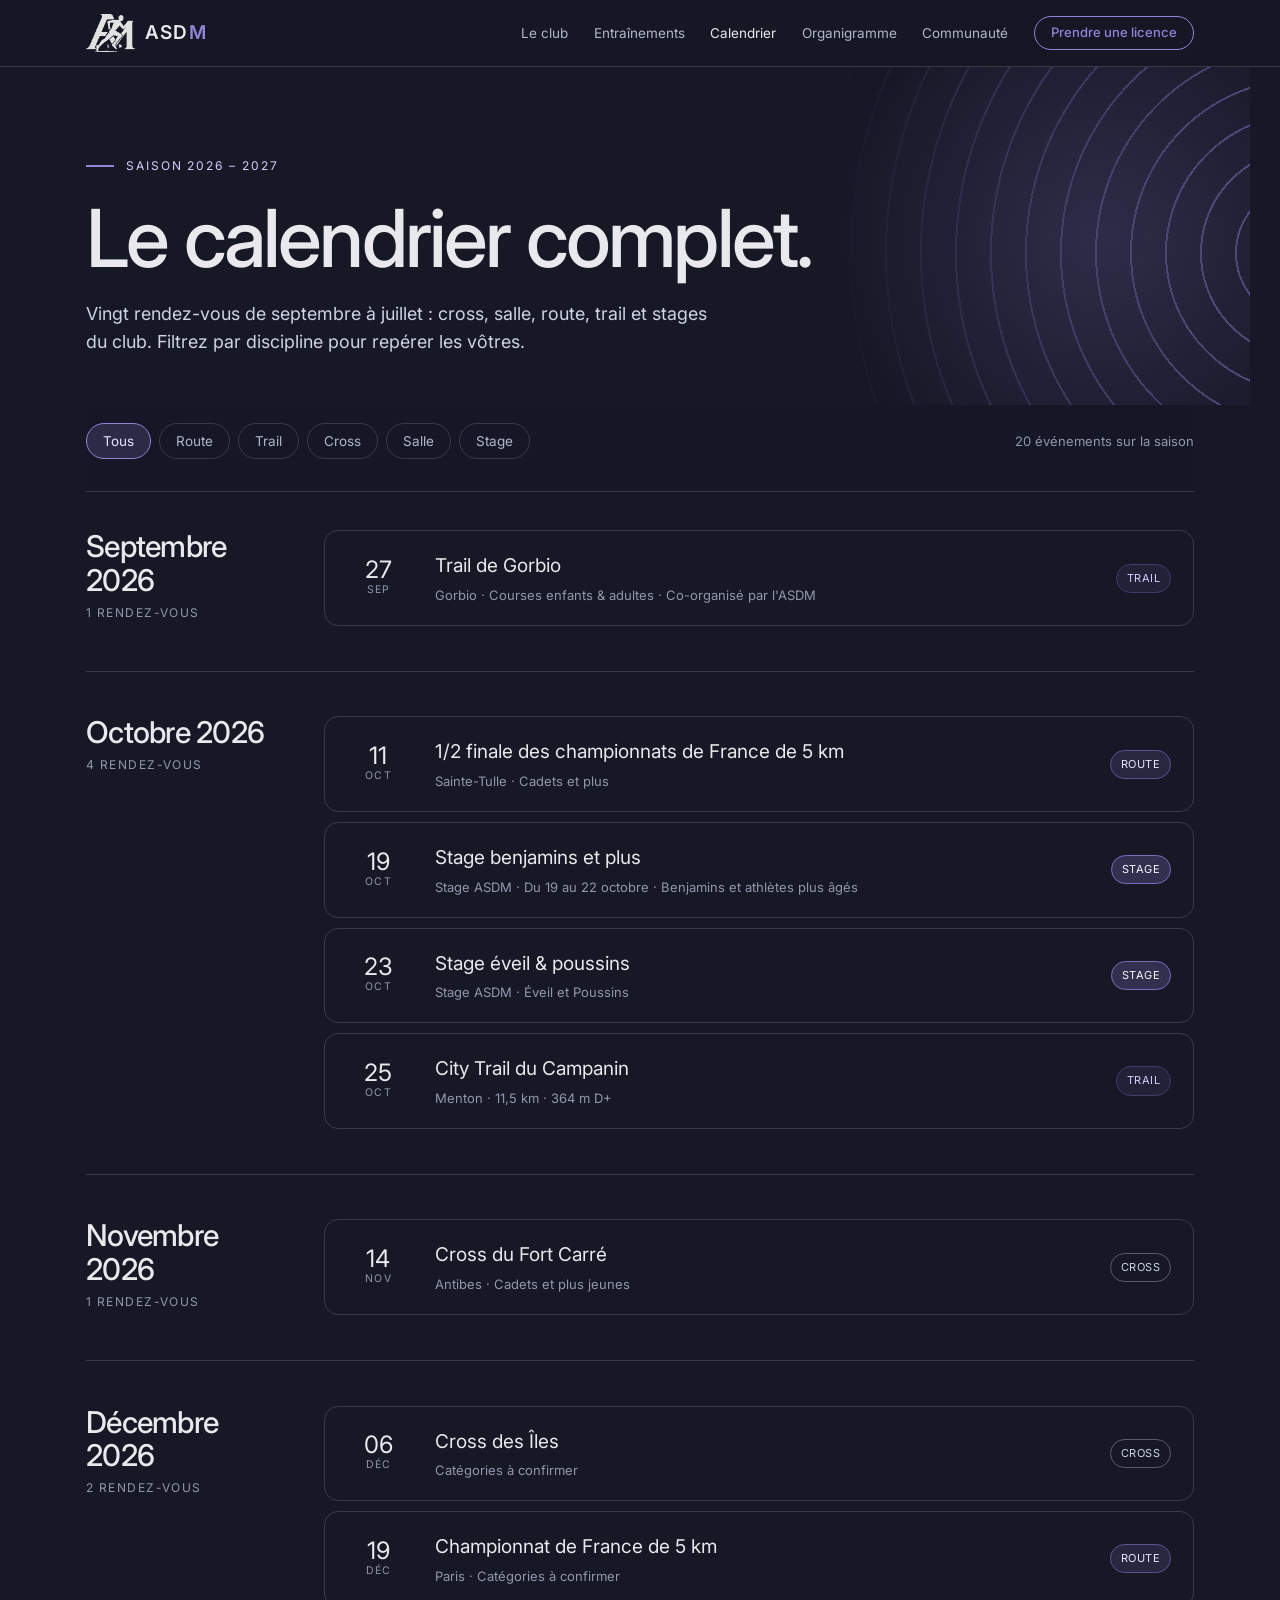
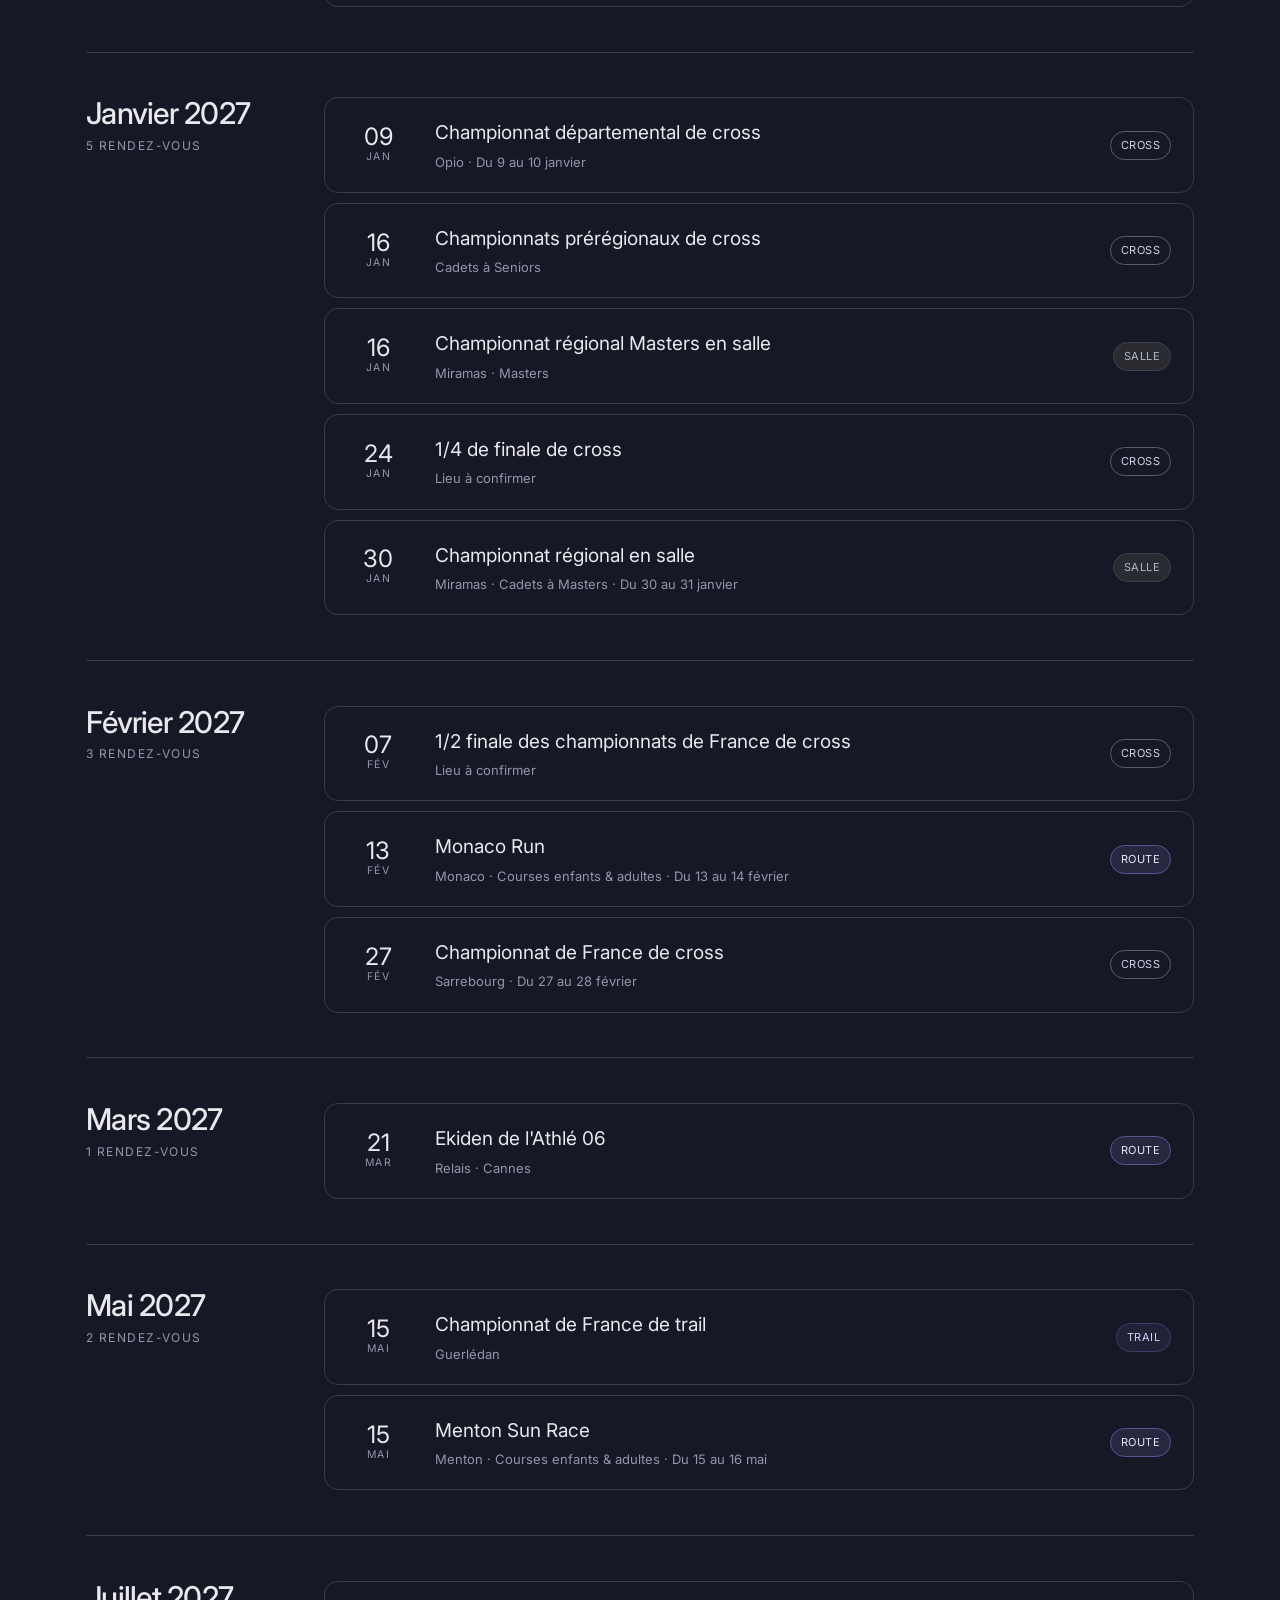
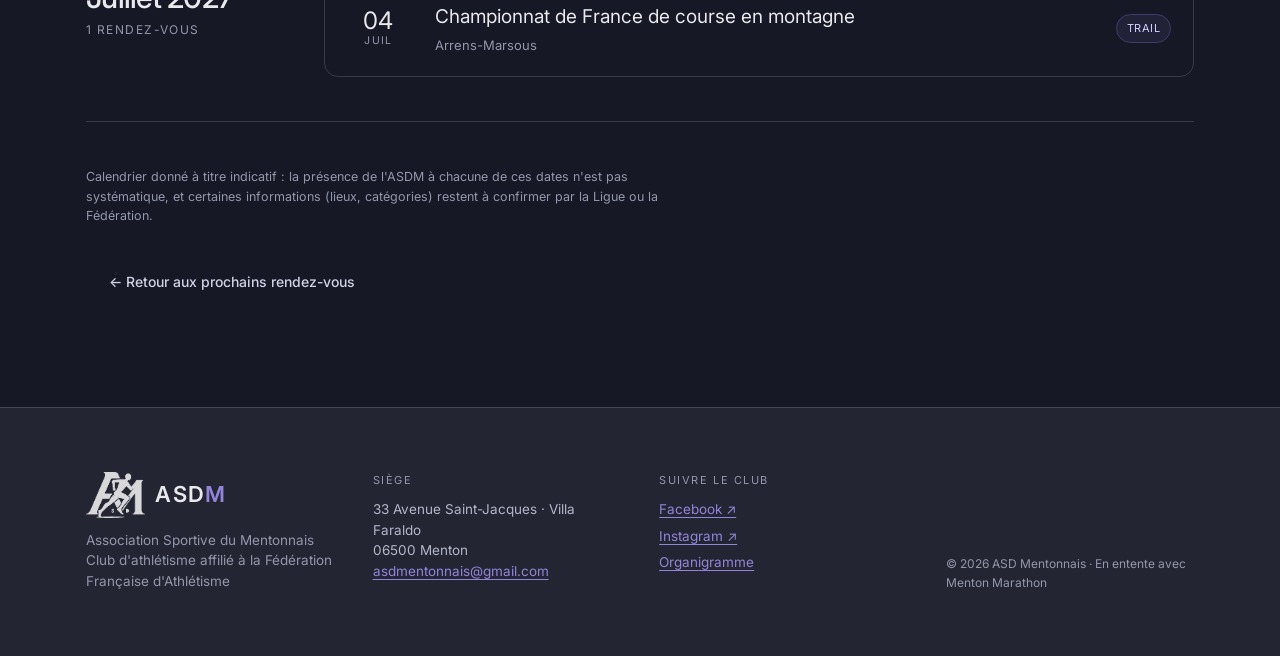
==== commit 847269fb: "Agrandit le motif décoratif "piste" du hero pour couvrir toute la section Le cercle concentré (repea" ====
--- a/calendrier.html
+++ b/calendrier.html
@@ -35,7 +35,7 @@
 
   <section id="top" style="position: relative; max-width: 1220px; margin: 0 auto; padding: clamp(48px, 7vw, 92px) clamp(20px, 5vw, 56px) clamp(28px, 4vw, 48px)">
     <div style="position: absolute; inset: 0; overflow: hidden; pointer-events: none" aria-hidden="true">
-      <div style="position: absolute; top: 55%; right: -560px; width: 980px; height: 980px; transform: translateY(-50%); border-radius: 50%; background: repeating-radial-gradient(circle at 50% 50%, transparent 0 33px, color-mix(in srgb, var(--color-accent) 85%, transparent) 33px 35px); -webkit-mask-image: linear-gradient(to left, #000 20%, transparent 78%); mask-image: linear-gradient(to left, #000 18%, transparent 82%); opacity: 0.85"></div>
+      <div style="position: absolute; top: 55%; right: -680px; width: 1250px; height: 1250px; transform: translateY(-50%); border-radius: 50%; background: repeating-radial-gradient(circle at 50% 50%, transparent 0 33px, color-mix(in srgb, var(--color-accent) 85%, transparent) 33px 35px); -webkit-mask-image: linear-gradient(to left, #000 30%, transparent 88%); mask-image: linear-gradient(to left, #000 30%, transparent 88%); opacity: 0.85"></div>
       <div style="position: absolute; top: -140px; right: -160px; width: 620px; height: 620px; border-radius: 50%; background: radial-gradient(circle, color-mix(in srgb, var(--color-accent) 20%, transparent), transparent 62%); filter: blur(12px)"></div>
     </div>
     <div style="position: relative; animation: asdmRise 0.6s ease both">
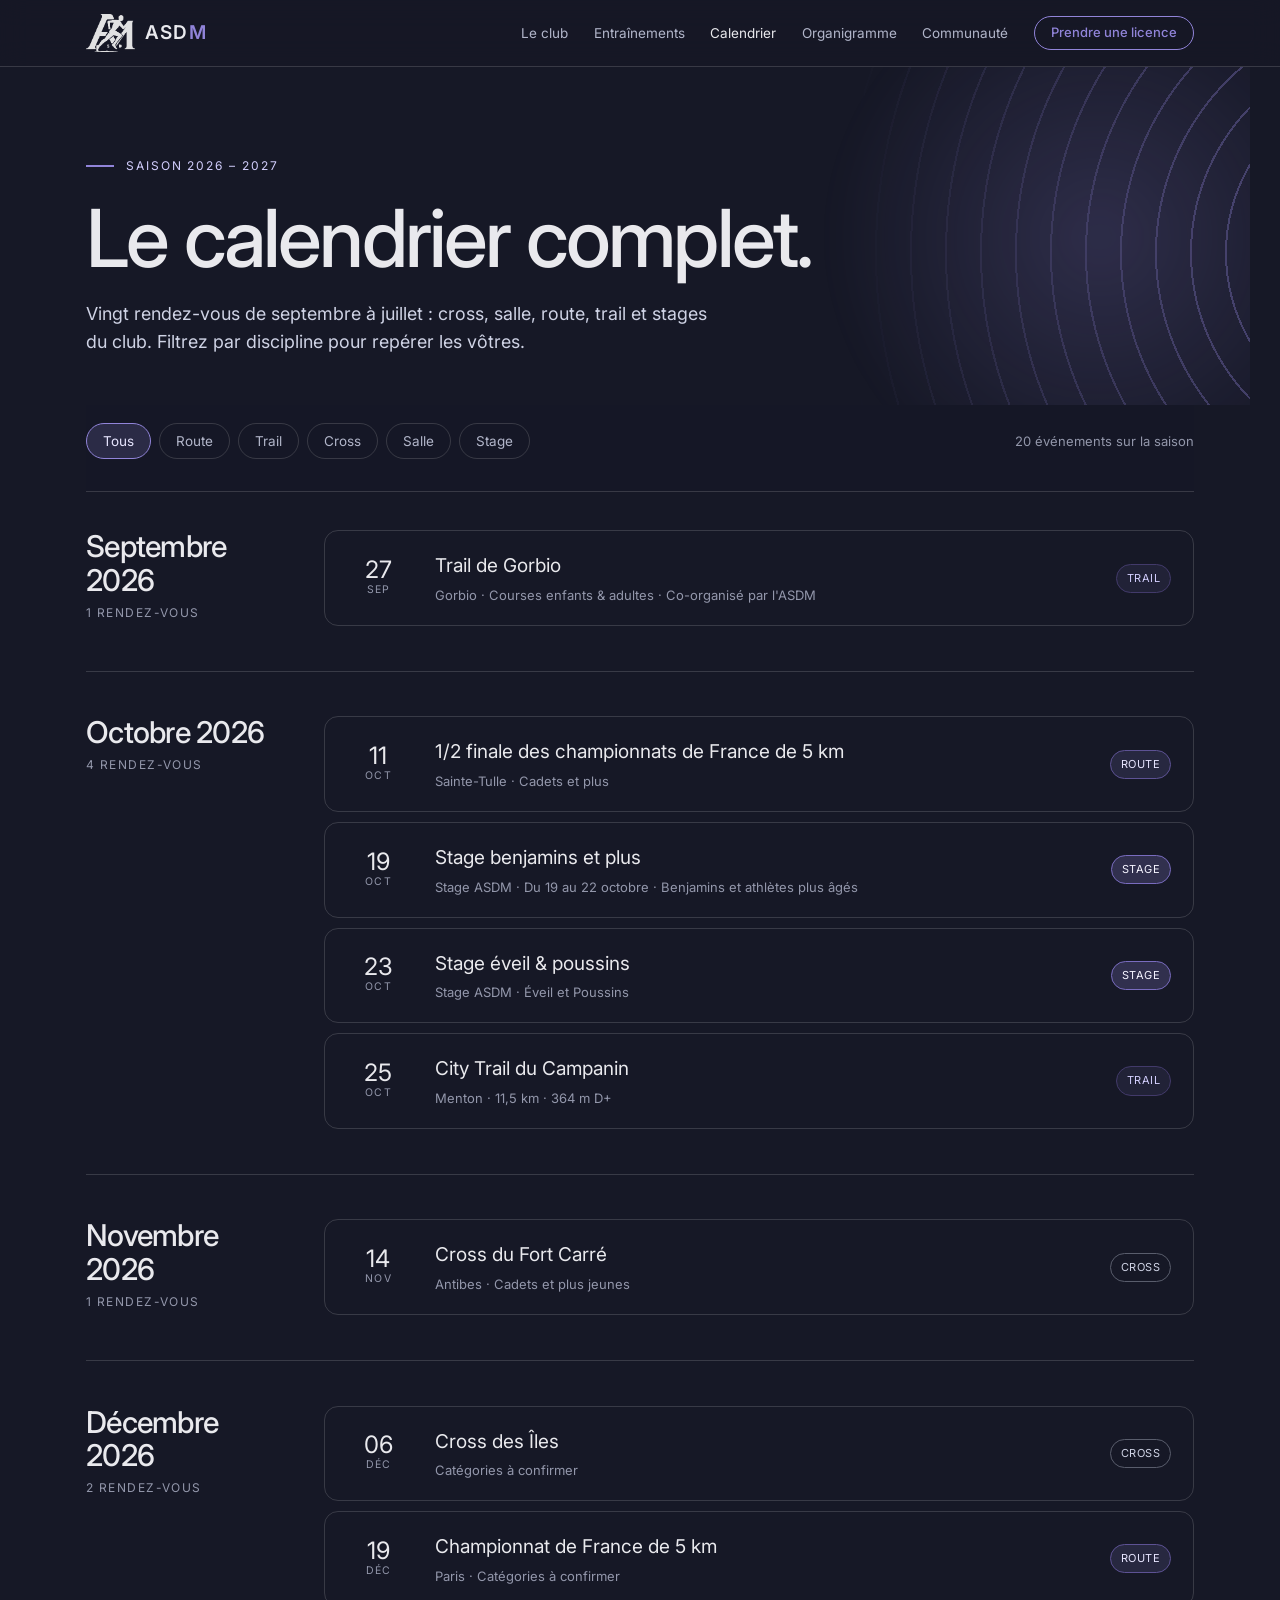
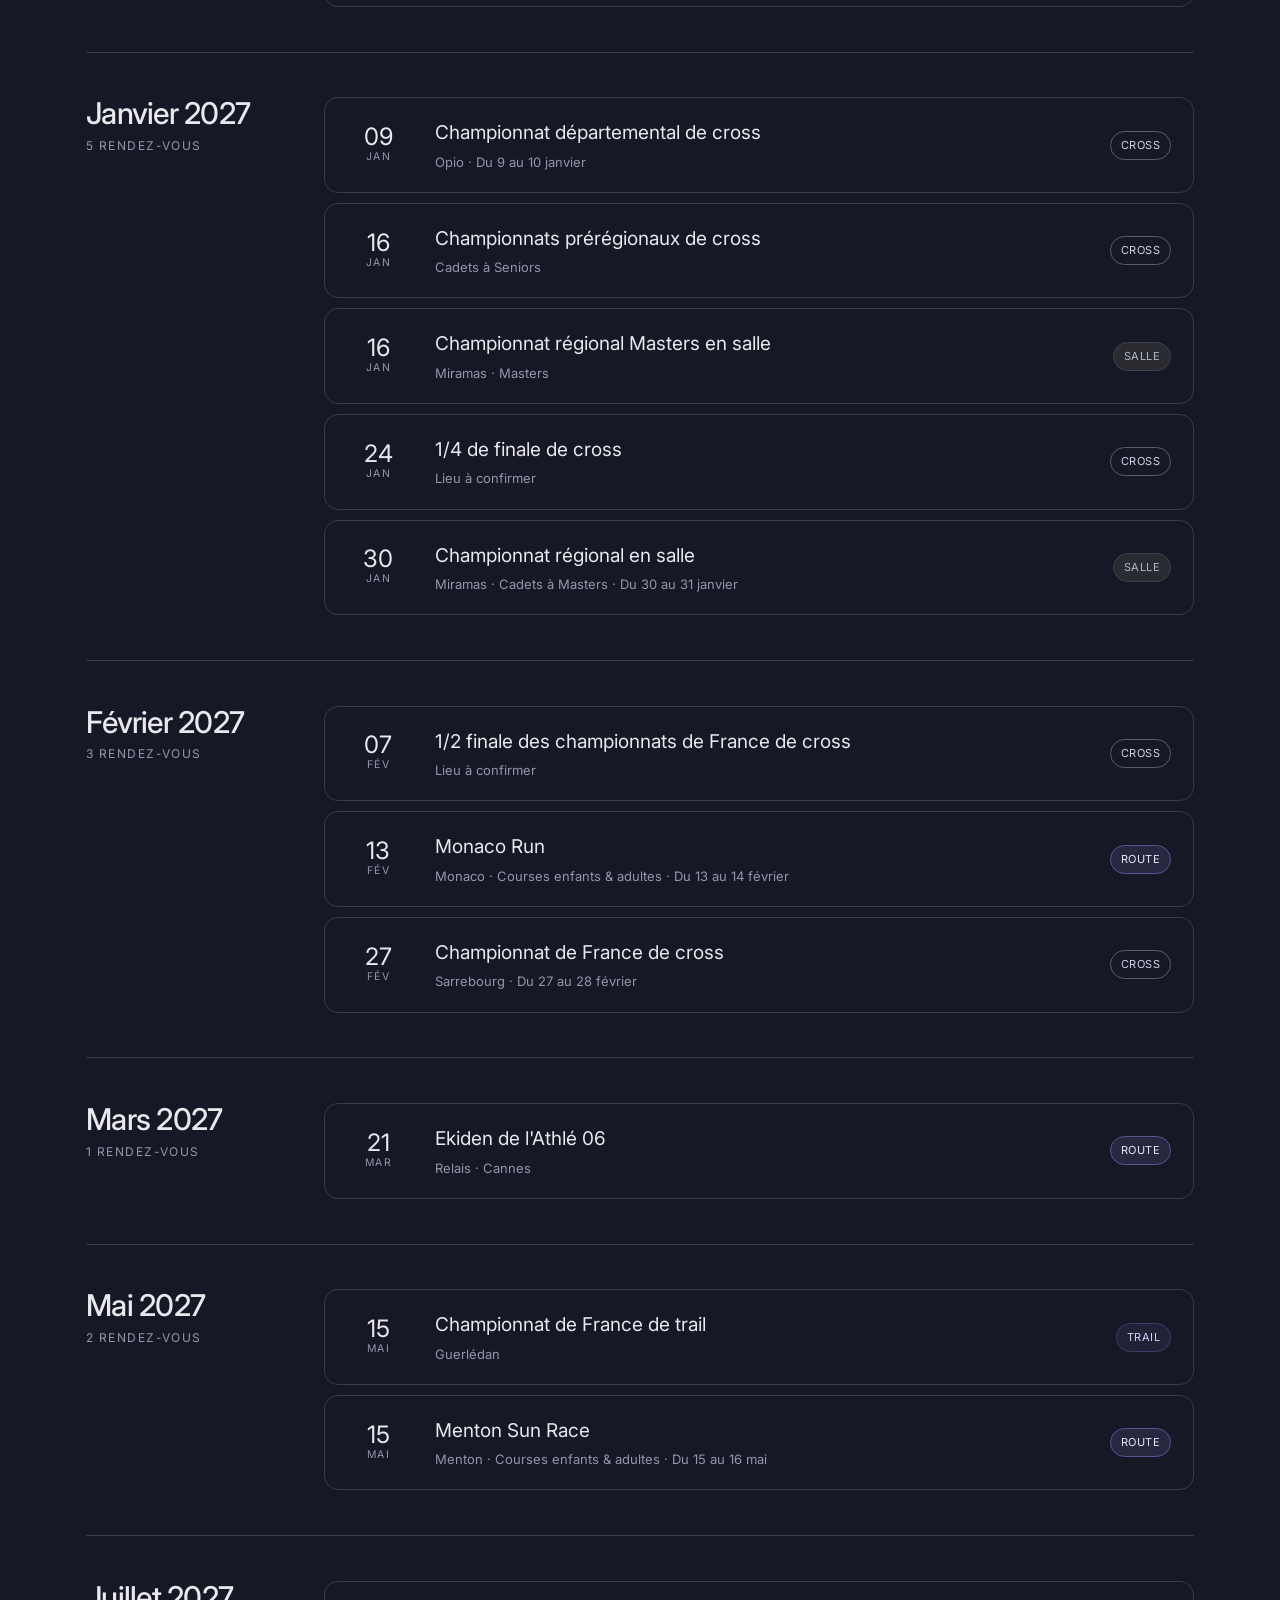
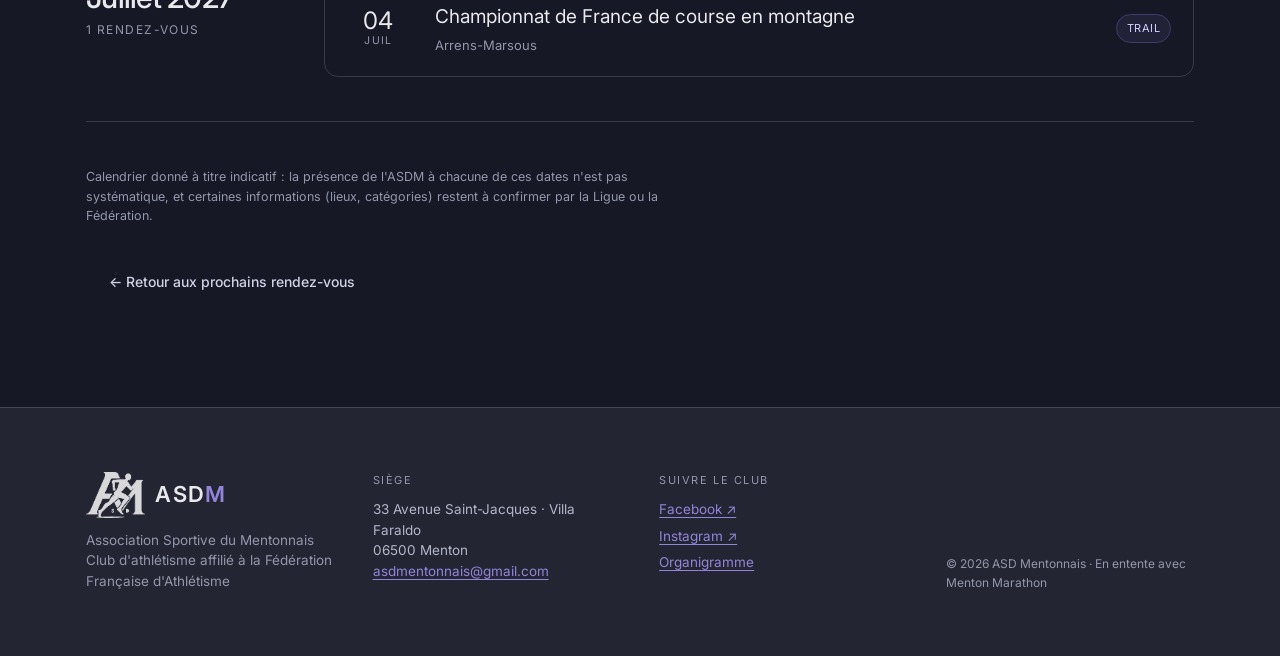
==== commit d31e1537: "Corrige le trou visible au centre du motif décoratif du hero Le correctif précédent avait replacé le" ====
--- a/calendrier.html
+++ b/calendrier.html
@@ -35,7 +35,7 @@
 
   <section id="top" style="position: relative; max-width: 1220px; margin: 0 auto; padding: clamp(48px, 7vw, 92px) clamp(20px, 5vw, 56px) clamp(28px, 4vw, 48px)">
     <div style="position: absolute; inset: 0; overflow: hidden; pointer-events: none" aria-hidden="true">
-      <div style="position: absolute; top: 55%; right: -680px; width: 1250px; height: 1250px; transform: translateY(-50%); border-radius: 50%; background: repeating-radial-gradient(circle at 50% 50%, transparent 0 33px, color-mix(in srgb, var(--color-accent) 85%, transparent) 33px 35px); -webkit-mask-image: linear-gradient(to left, #000 30%, transparent 88%); mask-image: linear-gradient(to left, #000 30%, transparent 88%); opacity: 0.85"></div>
+      <div style="position: absolute; top: 55%; right: -870px; width: 1440px; height: 1440px; transform: translateY(-50%); border-radius: 50%; background: repeating-radial-gradient(circle at 50% 50%, transparent 0 33px, color-mix(in srgb, var(--color-accent) 85%, transparent) 33px 35px); -webkit-mask-image: linear-gradient(to left, #000 30%, transparent 88%); mask-image: linear-gradient(to left, #000 30%, transparent 88%); opacity: 0.85"></div>
       <div style="position: absolute; top: -140px; right: -160px; width: 620px; height: 620px; border-radius: 50%; background: radial-gradient(circle, color-mix(in srgb, var(--color-accent) 20%, transparent), transparent 62%); filter: blur(12px)"></div>
     </div>
     <div style="position: relative; animation: asdmRise 0.6s ease both">
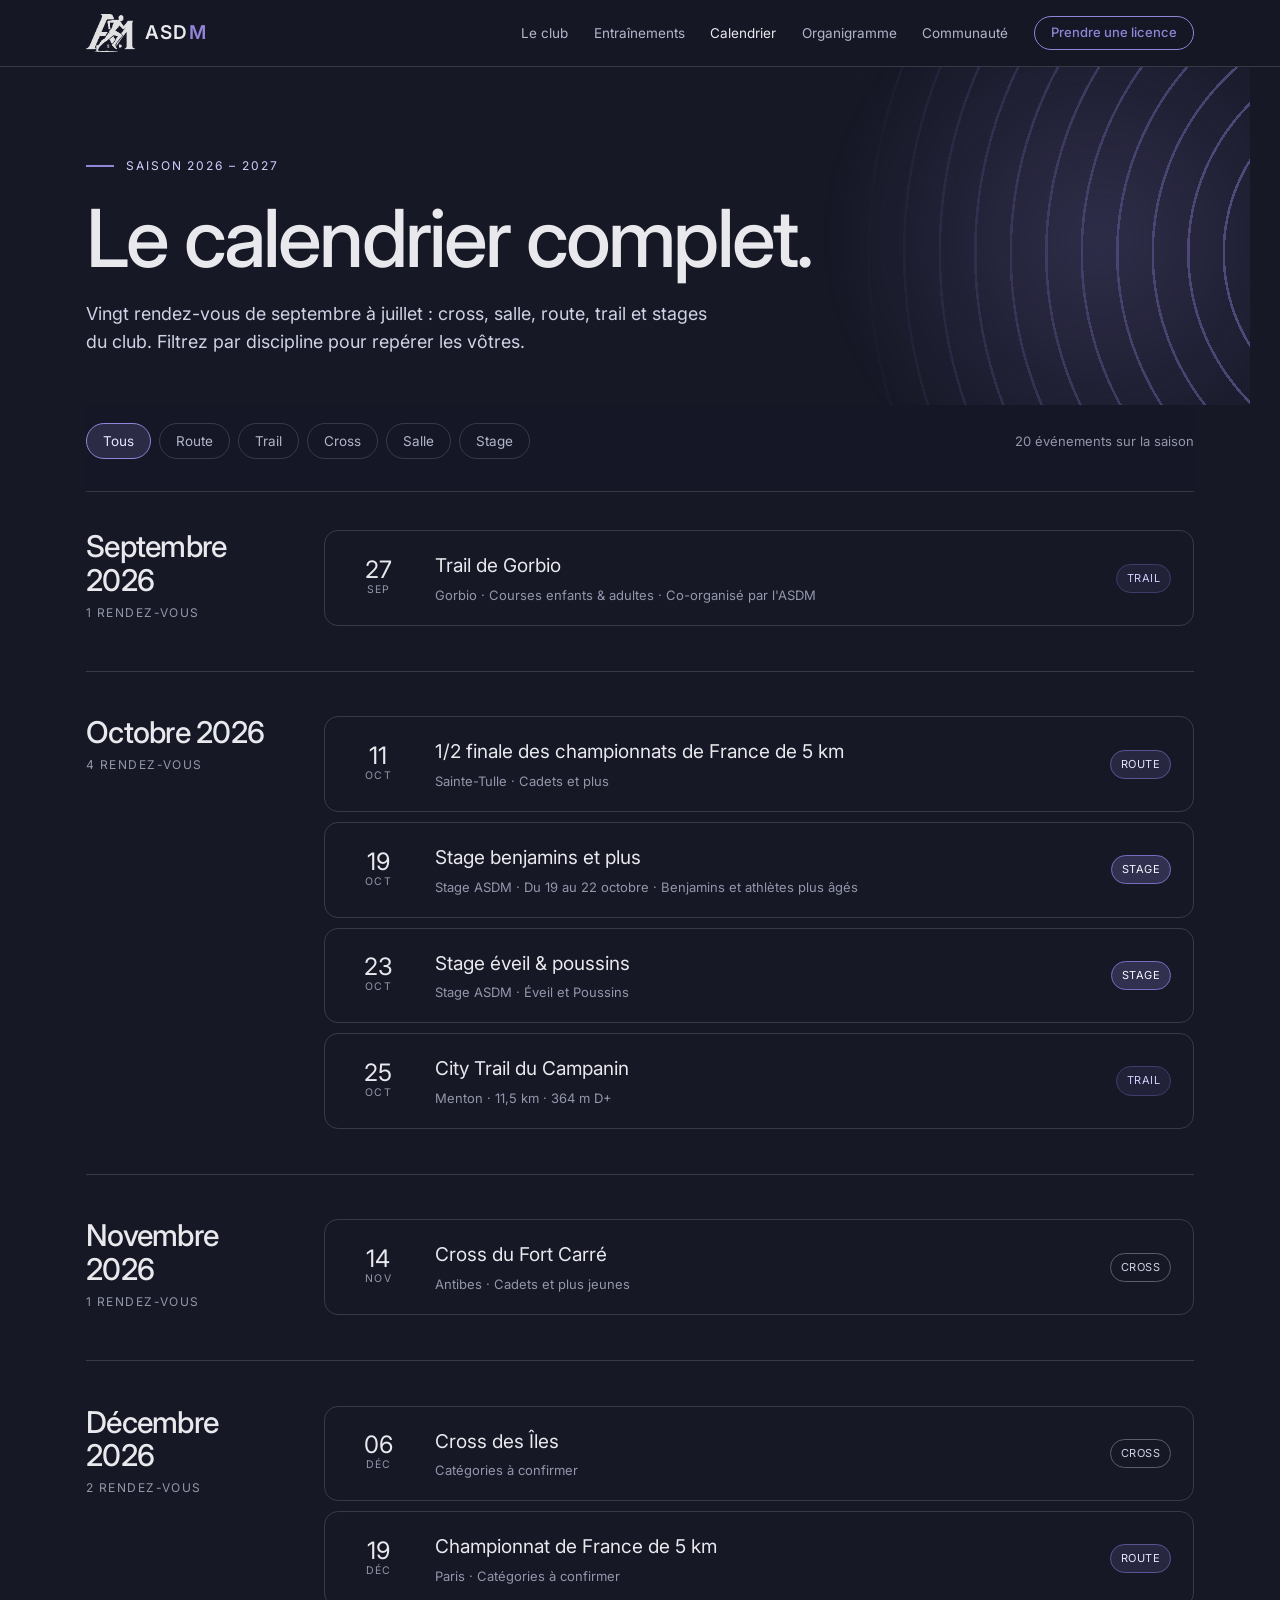
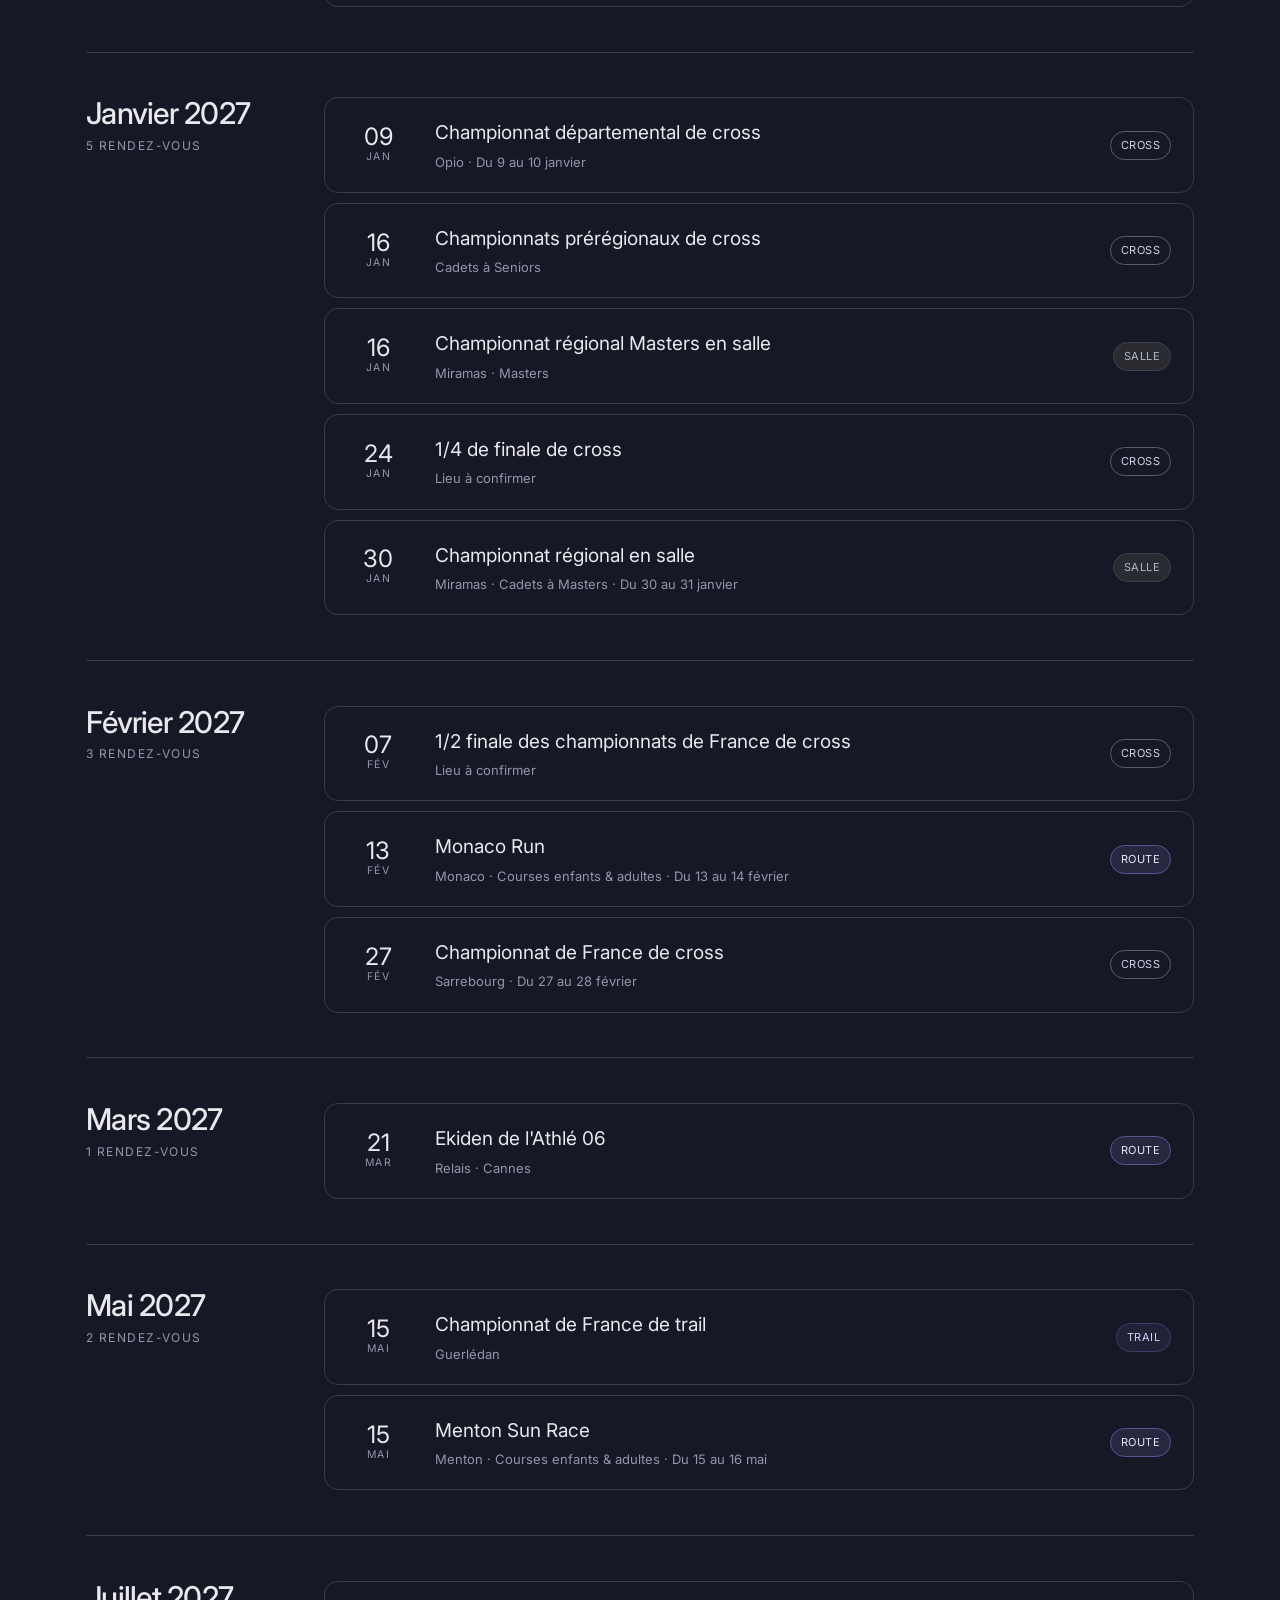
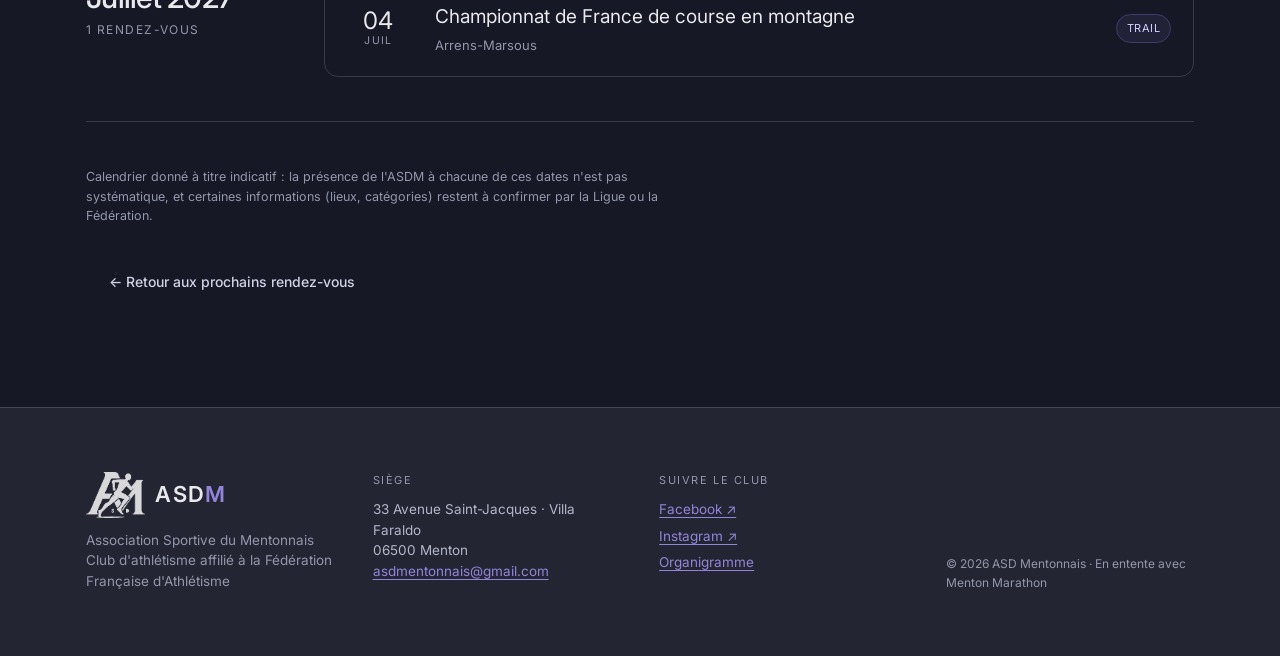
==== commit 5868dc75: "Augmente le contraste du motif décoratif pour qu'il reste visible sur toute la section Le motif étai" ====
--- a/calendrier.html
+++ b/calendrier.html
@@ -35,7 +35,7 @@
 
   <section id="top" style="position: relative; max-width: 1220px; margin: 0 auto; padding: clamp(48px, 7vw, 92px) clamp(20px, 5vw, 56px) clamp(28px, 4vw, 48px)">
     <div style="position: absolute; inset: 0; overflow: hidden; pointer-events: none" aria-hidden="true">
-      <div style="position: absolute; top: 55%; right: -870px; width: 1440px; height: 1440px; transform: translateY(-50%); border-radius: 50%; background: repeating-radial-gradient(circle at 50% 50%, transparent 0 33px, color-mix(in srgb, var(--color-accent) 85%, transparent) 33px 35px); -webkit-mask-image: linear-gradient(to left, #000 30%, transparent 88%); mask-image: linear-gradient(to left, #000 30%, transparent 88%); opacity: 0.85"></div>
+      <div style="position: absolute; top: 55%; right: -870px; width: 1440px; height: 1440px; transform: translateY(-50%); border-radius: 50%; background: repeating-radial-gradient(circle at 50% 50%, transparent 0 33px, var(--color-accent) 33px 35.5px); -webkit-mask-image: linear-gradient(to left, #000 30%, transparent 88%); mask-image: linear-gradient(to left, #000 30%, transparent 88%); opacity: 0.9"></div>
       <div style="position: absolute; top: -140px; right: -160px; width: 620px; height: 620px; border-radius: 50%; background: radial-gradient(circle, color-mix(in srgb, var(--color-accent) 20%, transparent), transparent 62%); filter: blur(12px)"></div>
     </div>
     <div style="position: relative; animation: asdmRise 0.6s ease both">
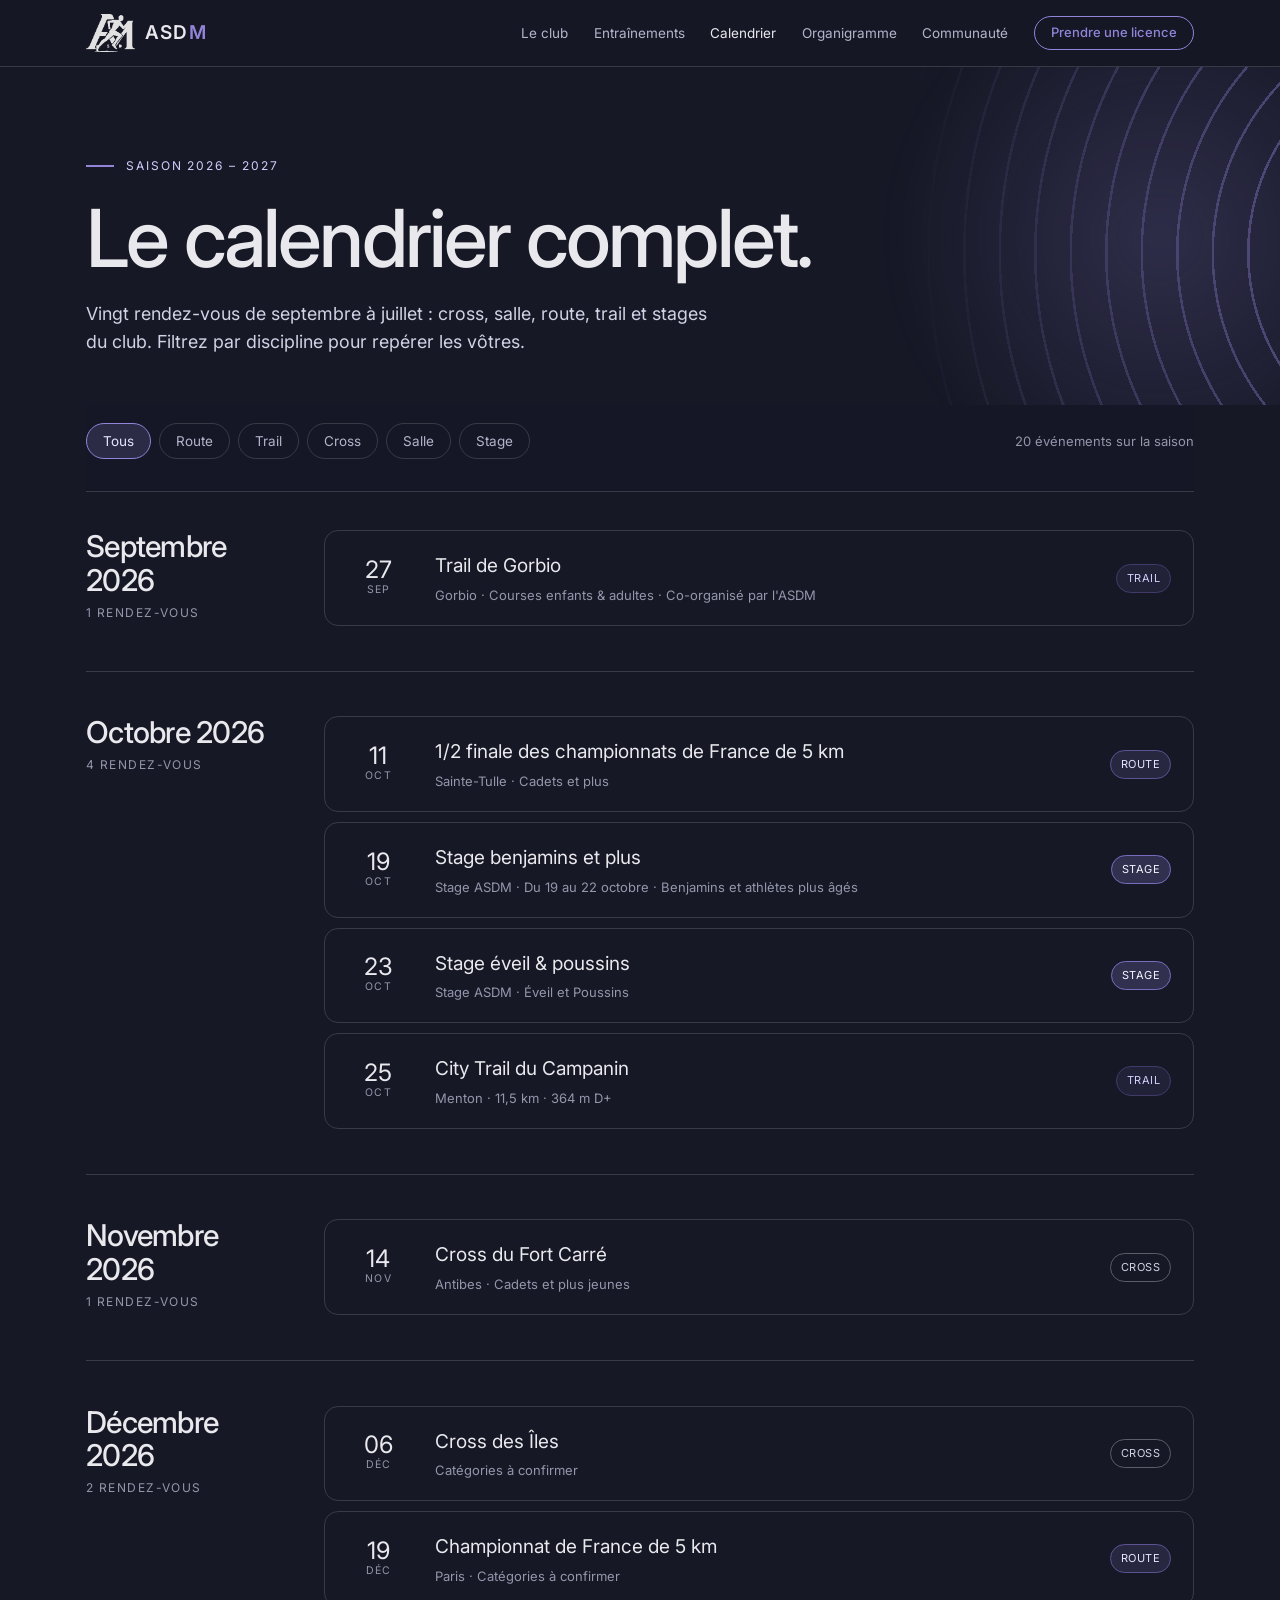
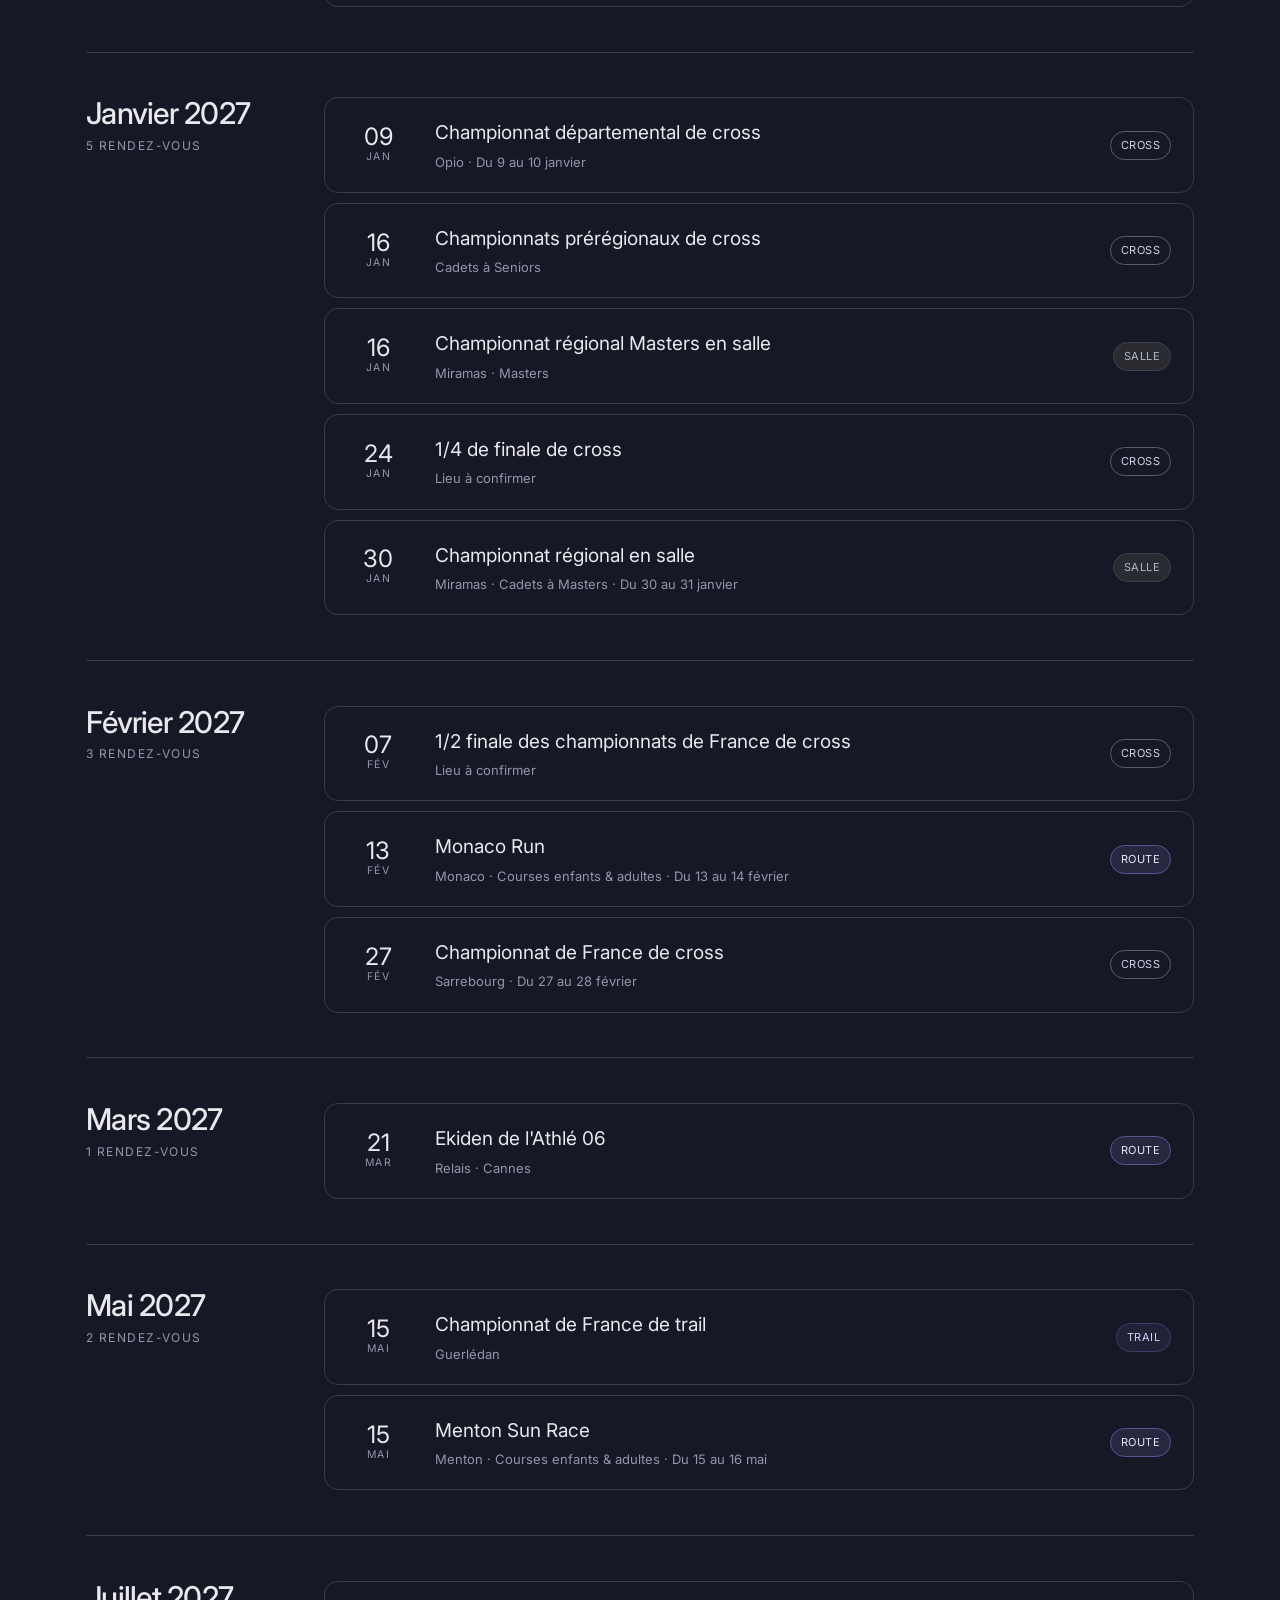
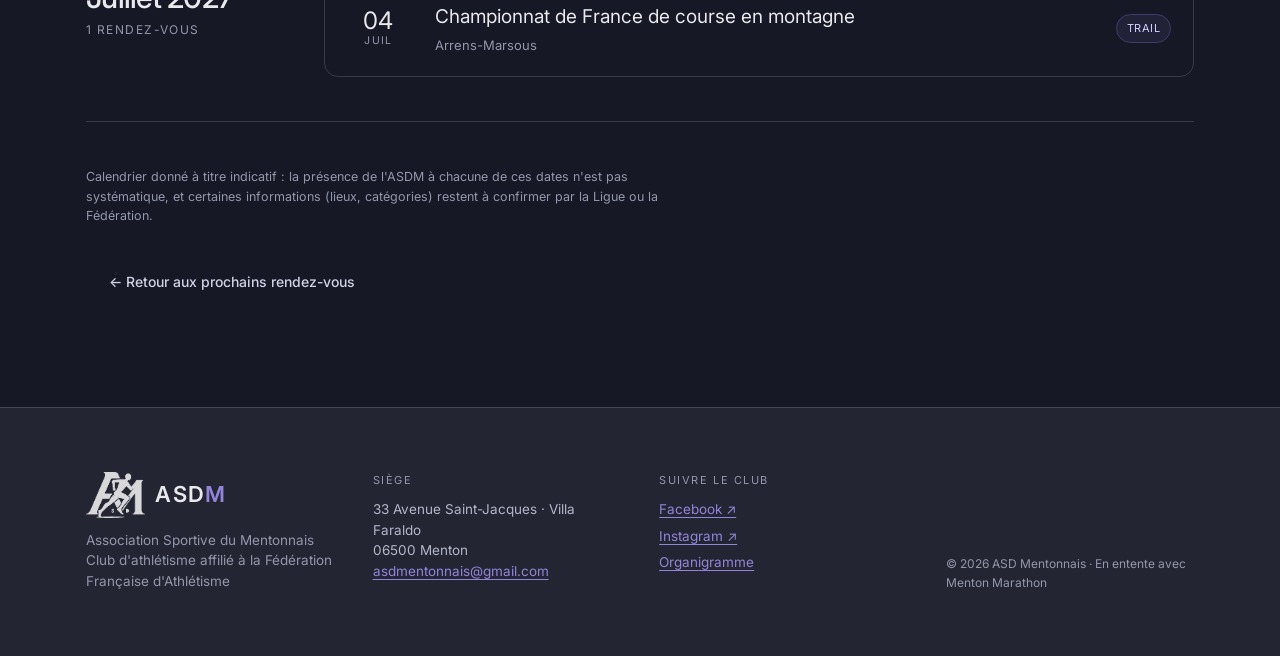
==== commit 994bf79c: "Rend le motif décoratif du hero "full-bleed" jusqu'au bord du navigateur Le conteneur du motif était" ====
--- a/calendrier.html
+++ b/calendrier.html
@@ -33,18 +33,20 @@
 
 <main>
 
-  <section id="top" style="position: relative; max-width: 1220px; margin: 0 auto; padding: clamp(48px, 7vw, 92px) clamp(20px, 5vw, 56px) clamp(28px, 4vw, 48px)">
+  <section id="top" style="position: relative; overflow: hidden">
     <div style="position: absolute; inset: 0; overflow: hidden; pointer-events: none" aria-hidden="true">
-      <div style="position: absolute; top: 55%; right: -870px; width: 1440px; height: 1440px; transform: translateY(-50%); border-radius: 50%; background: repeating-radial-gradient(circle at 50% 50%, transparent 0 33px, var(--color-accent) 33px 35.5px); -webkit-mask-image: linear-gradient(to left, #000 30%, transparent 88%); mask-image: linear-gradient(to left, #000 30%, transparent 88%); opacity: 0.9"></div>
-      <div style="position: absolute; top: -140px; right: -160px; width: 620px; height: 620px; border-radius: 50%; background: radial-gradient(circle, color-mix(in srgb, var(--color-accent) 20%, transparent), transparent 62%); filter: blur(12px)"></div>
-    </div>
-    <div style="position: relative; animation: asdmRise 0.6s ease both">
+      <div style="position: absolute; top: 55%; right: calc(-870px - max(0px, (100vw - 1220px) / 2)); width: 1440px; height: 1440px; transform: translateY(-50%); border-radius: 50%; background: repeating-radial-gradient(circle at 50% 50%, transparent 0 33px, var(--color-accent) 33px 35.5px); -webkit-mask-image: linear-gradient(to left, #000 30%, transparent 88%); mask-image: linear-gradient(to left, #000 30%, transparent 88%); opacity: 0.9"></div>
+      <div style="position: absolute; top: -140px; right: calc(-160px - max(0px, (100vw - 1220px) / 2)); width: 620px; height: 620px; border-radius: 50%; background: radial-gradient(circle, color-mix(in srgb, var(--color-accent) 20%, transparent), transparent 62%); filter: blur(12px)"></div>
+    </div>
+    <div style="position: relative; max-width: 1220px; margin: 0 auto; padding: clamp(48px, 7vw, 92px) clamp(20px, 5vw, 56px) clamp(28px, 4vw, 48px)">
+    <div style="animation: asdmRise 0.6s ease both">
       <div style="display: flex; align-items: center; gap: 12px; margin-bottom: 24px">
         <span style="width: 28px; height: 2px; background: var(--color-accent); display: block"></span>
         <span style="font-size: 12px; letter-spacing: 0.16em; text-transform: uppercase; color: var(--color-accent-300)">Saison 2026 – 2027</span>
       </div>
       <h1 style="font-size: clamp(38px, 6.4vw, 80px); line-height: 0.98; letter-spacing: -0.035em; margin: 0 0 22px; max-width: 16ch; text-wrap: balance">Le calendrier complet.</h1>
       <p style="font-size: clamp(16px, 1.4vw, 18px); line-height: 1.6; max-width: 58ch; color: var(--color-neutral-300); margin: 0">Vingt rendez-vous de septembre à juillet : cross, salle, route, trail et stages du club. Filtrez par discipline pour repérer les vôtres.</p>
+    </div>
     </div>
   </section>
 
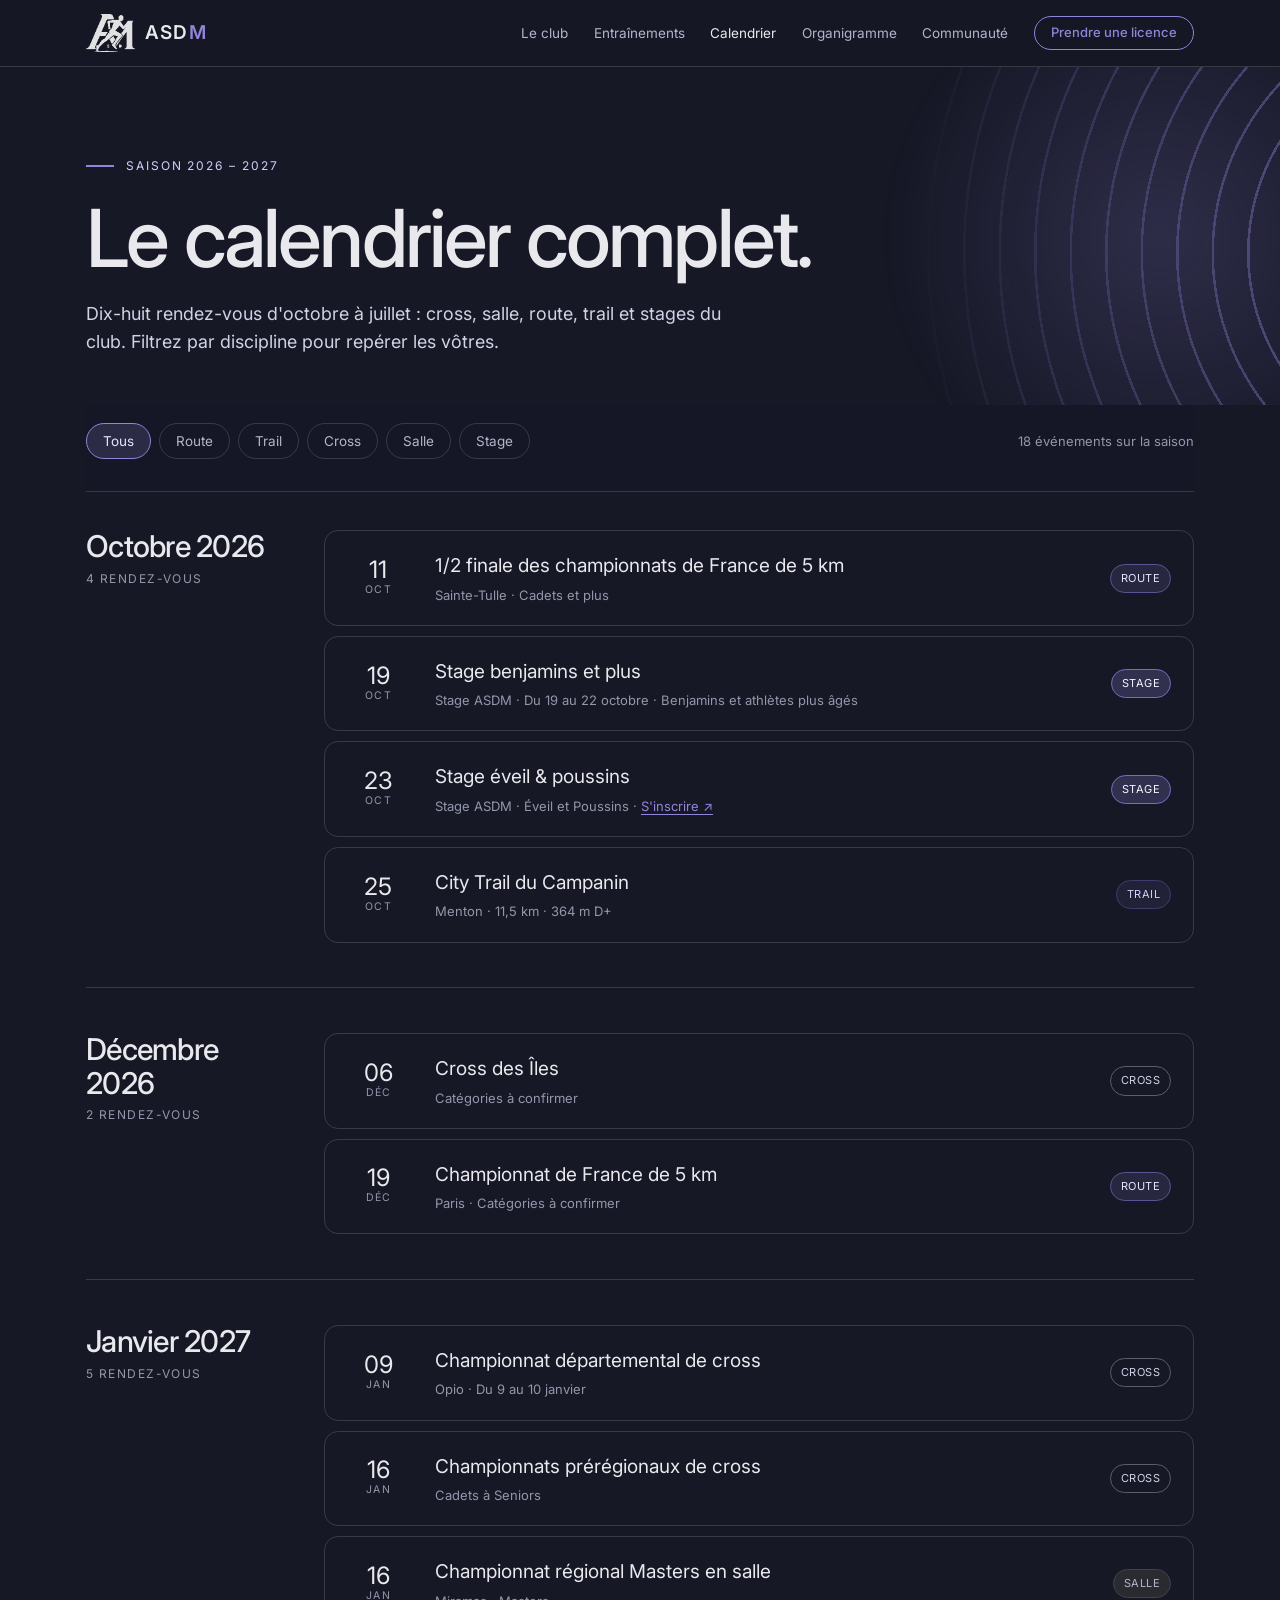
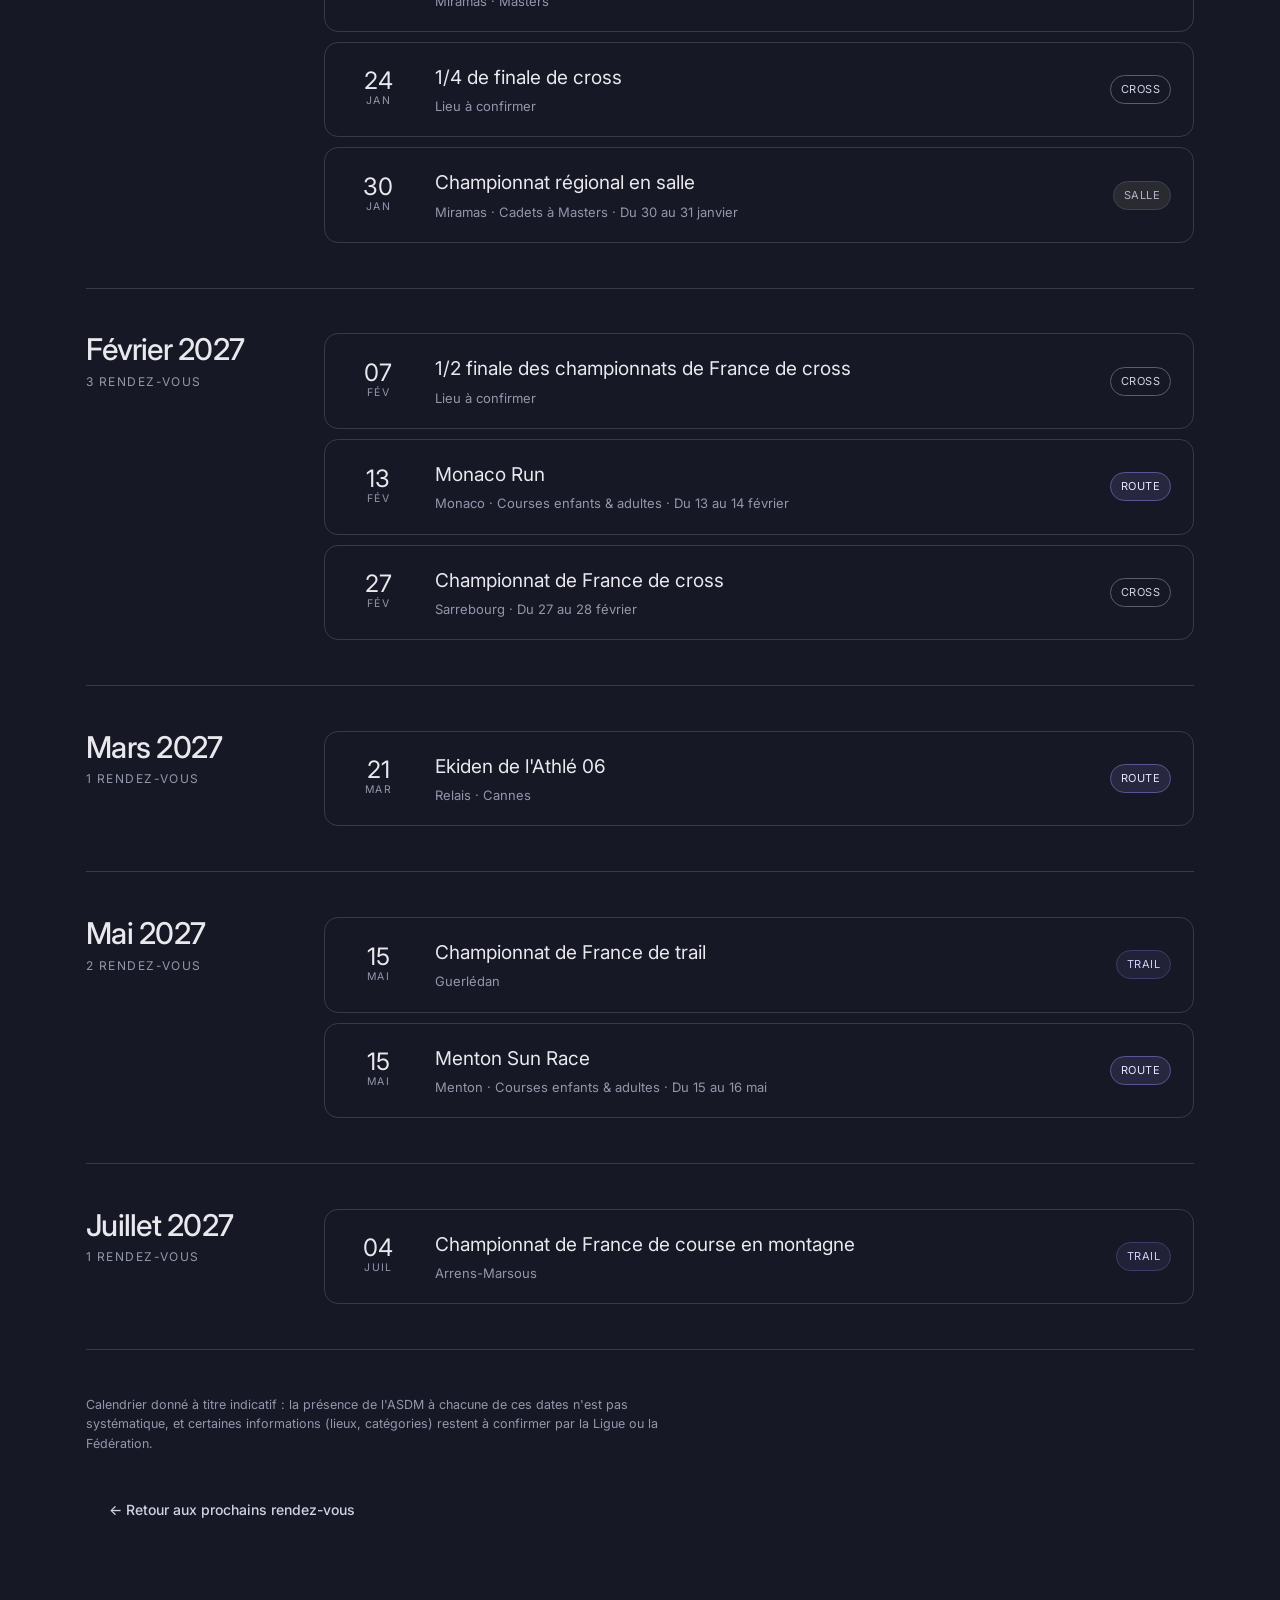
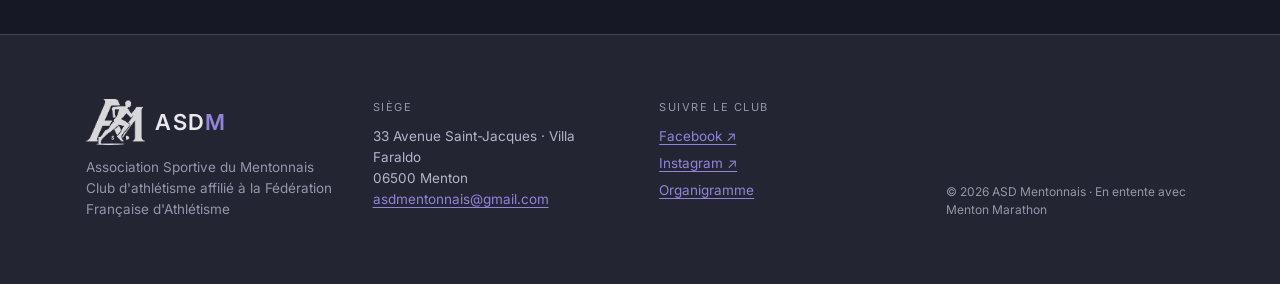
==== commit 8e35ee97: "Met à jour le calendrier : retire Gorbio et Fort Carré, ajoute l'inscription au stage éveil Retire l" ====
--- a/calendrier.html
+++ b/calendrier.html
@@ -45,7 +45,7 @@
         <span style="font-size: 12px; letter-spacing: 0.16em; text-transform: uppercase; color: var(--color-accent-300)">Saison 2026 – 2027</span>
       </div>
       <h1 style="font-size: clamp(38px, 6.4vw, 80px); line-height: 0.98; letter-spacing: -0.035em; margin: 0 0 22px; max-width: 16ch; text-wrap: balance">Le calendrier complet.</h1>
-      <p style="font-size: clamp(16px, 1.4vw, 18px); line-height: 1.6; max-width: 58ch; color: var(--color-neutral-300); margin: 0">Vingt rendez-vous de septembre à juillet : cross, salle, route, trail et stages du club. Filtrez par discipline pour repérer les vôtres.</p>
+      <p style="font-size: clamp(16px, 1.4vw, 18px); line-height: 1.6; max-width: 58ch; color: var(--color-neutral-300); margin: 0">Dix-huit rendez-vous d'octobre à juillet : cross, salle, route, trail et stages du club. Filtrez par discipline pour repérer les vôtres.</p>
     </div>
     </div>
   </section>
@@ -59,21 +59,7 @@
       <button type="button" class="pill-btn" data-kind="Salle">Salle</button>
       <button type="button" class="pill-btn" data-kind="Stage">Stage</button>
       <span style="flex: 1"></span>
-      <span data-role="cal-result-label" style="font-size: 13px; color: var(--color-neutral-500)">20 événements sur la saison</span>
-    </div>
-
-    <div data-role="cal-month" style="display: grid; grid-template-columns: minmax(0, 200px) minmax(0, 1fr); gap: clamp(14px, 3vw, 40px); padding-bottom: clamp(26px, 3.5vw, 48px); margin-bottom: clamp(26px, 3.5vw, 48px); border-bottom: 1px solid var(--color-divider)">
-      <div style="position: sticky; top: 132px; align-self: start">
-        <h2 style="font-size: clamp(22px, 2.6vw, 30px); letter-spacing: -0.025em; margin: 0 0 6px">Septembre 2026</h2>
-        <div style="font-size: 12px; letter-spacing: 0.12em; text-transform: uppercase; color: var(--color-neutral-500)">1 rendez-vous</div>
-      </div>
-      <div style="display: flex; flex-direction: column; gap: 10px">
-        <div data-kind-event="Trail" class="cal-event-card" style="display: grid; grid-template-columns: 62px minmax(0, 1fr) auto; gap: clamp(12px, 2vw, 26px); align-items: center; border: 1px solid var(--color-divider); border-radius: var(--radius-lg); padding: clamp(14px, 1.8vw, 20px) clamp(14px, 2vw, 22px)">
-          <div style="text-align: center"><div style="font-family: var(--font-heading); font-size: 24px; line-height: 1">27</div><div style="font-size: 10.5px; letter-spacing: 0.12em; text-transform: uppercase; color: var(--color-neutral-500)">Sep</div></div>
-          <div><div style="font-family: var(--font-heading); font-size: clamp(16px, 1.8vw, 19px); margin-bottom: 4px; text-wrap: pretty">Trail de Gorbio</div><div style="font-size: 13px; color: var(--color-neutral-500)">Gorbio · Courses enfants &amp; adultes · Co-organisé par l'ASDM</div></div>
-          <span style="font-size: 11px; letter-spacing: 0.04em; text-transform: uppercase; white-space: nowrap; padding: 5px 10px; border-radius: 999px; border: 1px solid var(--color-accent-800); color: var(--color-accent-300); background: color-mix(in srgb, var(--color-accent) 9%, transparent)">Trail</span>
-        </div>
-      </div>
+      <span data-role="cal-result-label" style="font-size: 13px; color: var(--color-neutral-500)">18 événements sur la saison</span>
     </div>
 
     <div data-role="cal-month" style="display: grid; grid-template-columns: minmax(0, 200px) minmax(0, 1fr); gap: clamp(14px, 3vw, 40px); padding-bottom: clamp(26px, 3.5vw, 48px); margin-bottom: clamp(26px, 3.5vw, 48px); border-bottom: 1px solid var(--color-divider)">
@@ -94,27 +80,13 @@
         </div>
         <div data-kind-event="Stage" class="cal-event-card" style="display: grid; grid-template-columns: 62px minmax(0, 1fr) auto; gap: clamp(12px, 2vw, 26px); align-items: center; border: 1px solid var(--color-divider); border-radius: var(--radius-lg); padding: clamp(14px, 1.8vw, 20px) clamp(14px, 2vw, 22px)">
           <div style="text-align: center"><div style="font-family: var(--font-heading); font-size: 24px; line-height: 1">23</div><div style="font-size: 10.5px; letter-spacing: 0.12em; text-transform: uppercase; color: var(--color-neutral-500)">Oct</div></div>
-          <div><div style="font-family: var(--font-heading); font-size: clamp(16px, 1.8vw, 19px); margin-bottom: 4px; text-wrap: pretty">Stage éveil &amp; poussins</div><div style="font-size: 13px; color: var(--color-neutral-500)">Stage ASDM · Éveil et Poussins</div></div>
+          <div><div style="font-family: var(--font-heading); font-size: clamp(16px, 1.8vw, 19px); margin-bottom: 4px; text-wrap: pretty">Stage éveil &amp; poussins</div><div style="font-size: 13px; color: var(--color-neutral-500)">Stage ASDM · Éveil et Poussins · <a href="https://forms.gle/Y968ykkn4vJHnEpk7" target="_blank" rel="noopener">S'inscrire ↗</a></div></div>
           <span style="font-size: 11px; letter-spacing: 0.04em; text-transform: uppercase; white-space: nowrap; padding: 5px 10px; border-radius: 999px; border: 1px solid var(--color-accent-600); color: var(--color-accent-100); background: color-mix(in srgb, var(--color-accent) 22%, transparent)">Stage</span>
         </div>
         <div data-kind-event="Trail" class="cal-event-card" style="display: grid; grid-template-columns: 62px minmax(0, 1fr) auto; gap: clamp(12px, 2vw, 26px); align-items: center; border: 1px solid var(--color-divider); border-radius: var(--radius-lg); padding: clamp(14px, 1.8vw, 20px) clamp(14px, 2vw, 22px)">
           <div style="text-align: center"><div style="font-family: var(--font-heading); font-size: 24px; line-height: 1">25</div><div style="font-size: 10.5px; letter-spacing: 0.12em; text-transform: uppercase; color: var(--color-neutral-500)">Oct</div></div>
           <div><div style="font-family: var(--font-heading); font-size: clamp(16px, 1.8vw, 19px); margin-bottom: 4px; text-wrap: pretty">City Trail du Campanin</div><div style="font-size: 13px; color: var(--color-neutral-500)">Menton · 11,5 km · 364 m D+</div></div>
           <span style="font-size: 11px; letter-spacing: 0.04em; text-transform: uppercase; white-space: nowrap; padding: 5px 10px; border-radius: 999px; border: 1px solid var(--color-accent-800); color: var(--color-accent-300); background: color-mix(in srgb, var(--color-accent) 9%, transparent)">Trail</span>
-        </div>
-      </div>
-    </div>
-
-    <div data-role="cal-month" style="display: grid; grid-template-columns: minmax(0, 200px) minmax(0, 1fr); gap: clamp(14px, 3vw, 40px); padding-bottom: clamp(26px, 3.5vw, 48px); margin-bottom: clamp(26px, 3.5vw, 48px); border-bottom: 1px solid var(--color-divider)">
-      <div style="position: sticky; top: 132px; align-self: start">
-        <h2 style="font-size: clamp(22px, 2.6vw, 30px); letter-spacing: -0.025em; margin: 0 0 6px">Novembre 2026</h2>
-        <div style="font-size: 12px; letter-spacing: 0.12em; text-transform: uppercase; color: var(--color-neutral-500)">1 rendez-vous</div>
-      </div>
-      <div style="display: flex; flex-direction: column; gap: 10px">
-        <div data-kind-event="Cross" class="cal-event-card" style="display: grid; grid-template-columns: 62px minmax(0, 1fr) auto; gap: clamp(12px, 2vw, 26px); align-items: center; border: 1px solid var(--color-divider); border-radius: var(--radius-lg); padding: clamp(14px, 1.8vw, 20px) clamp(14px, 2vw, 22px)">
-          <div style="text-align: center"><div style="font-family: var(--font-heading); font-size: 24px; line-height: 1">14</div><div style="font-size: 10.5px; letter-spacing: 0.12em; text-transform: uppercase; color: var(--color-neutral-500)">Nov</div></div>
-          <div><div style="font-family: var(--font-heading); font-size: clamp(16px, 1.8vw, 19px); margin-bottom: 4px; text-wrap: pretty">Cross du Fort Carré</div><div style="font-size: 13px; color: var(--color-neutral-500)">Antibes · Cadets et plus jeunes</div></div>
-          <span style="font-size: 11px; letter-spacing: 0.04em; text-transform: uppercase; white-space: nowrap; padding: 5px 10px; border-radius: 999px; border: 1px solid var(--color-neutral-700); color: var(--color-neutral-300); background: transparent">Cross</span>
         </div>
       </div>
     </div>
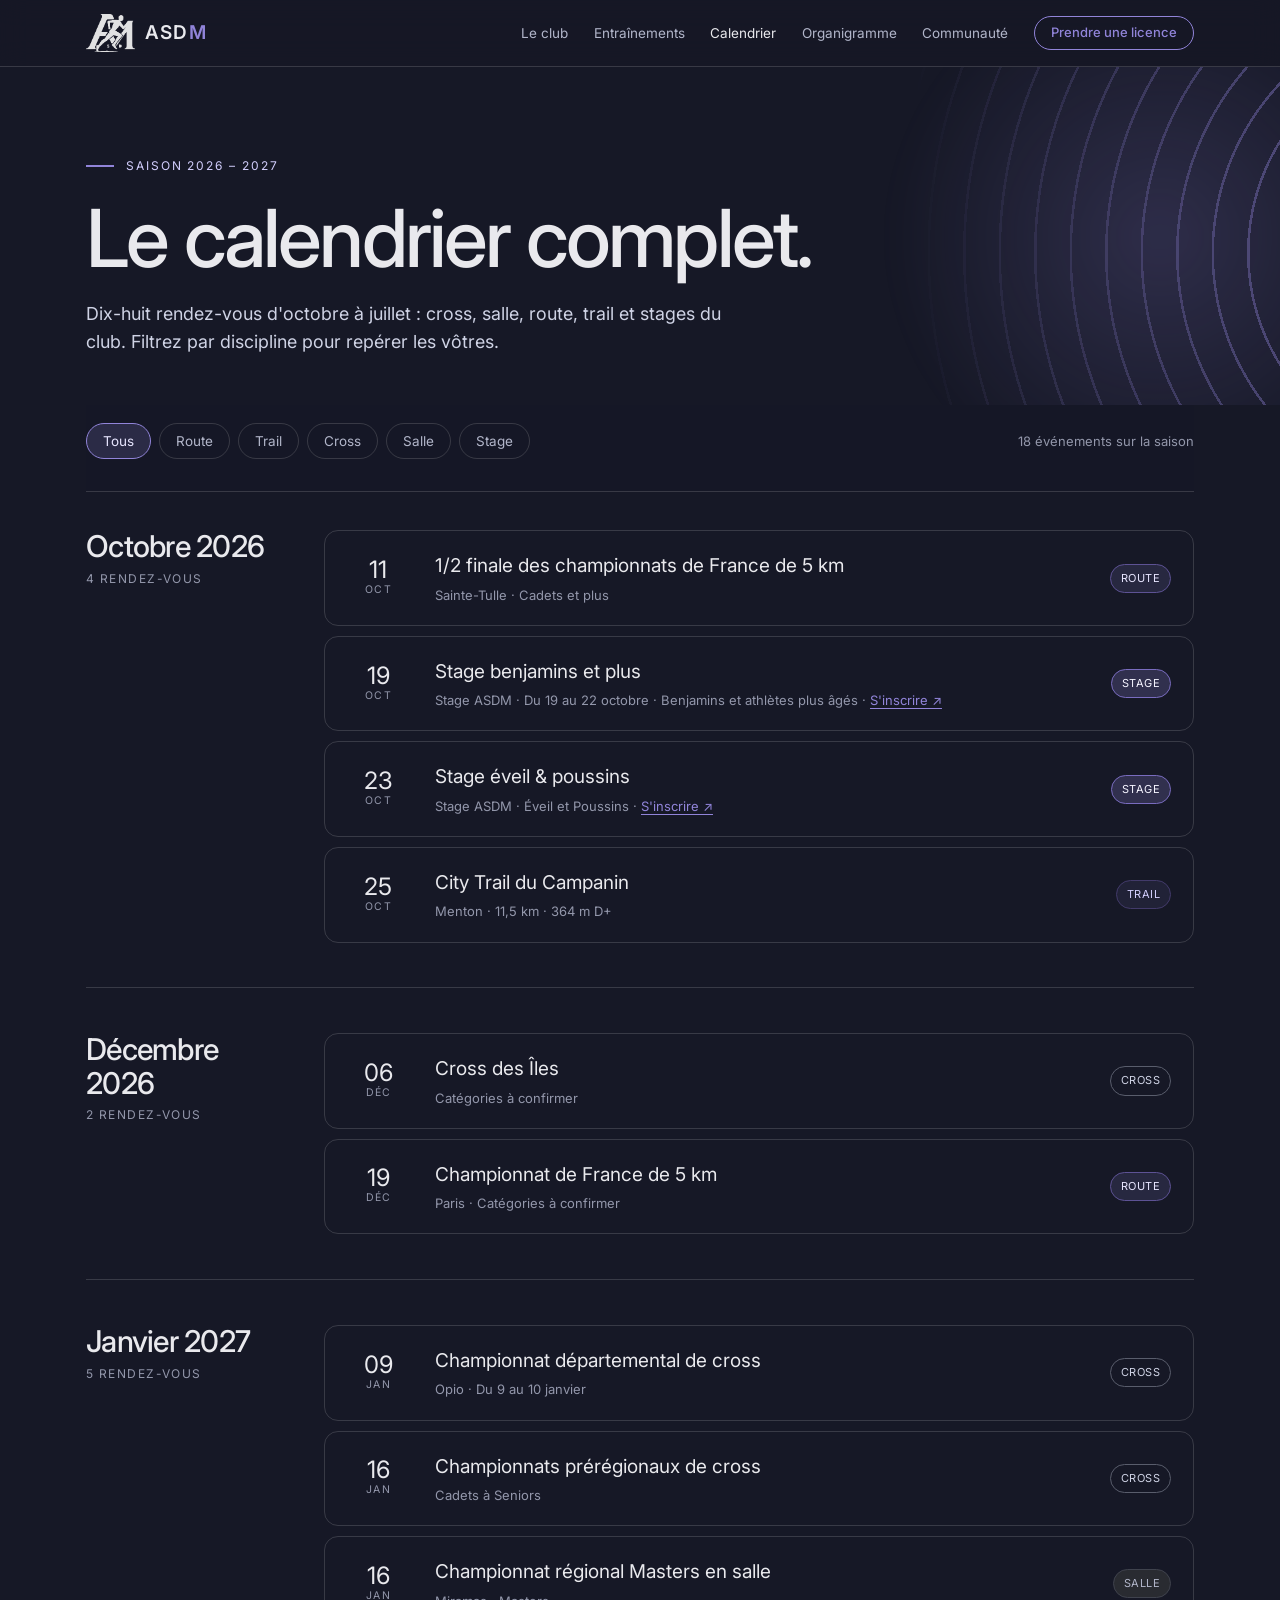
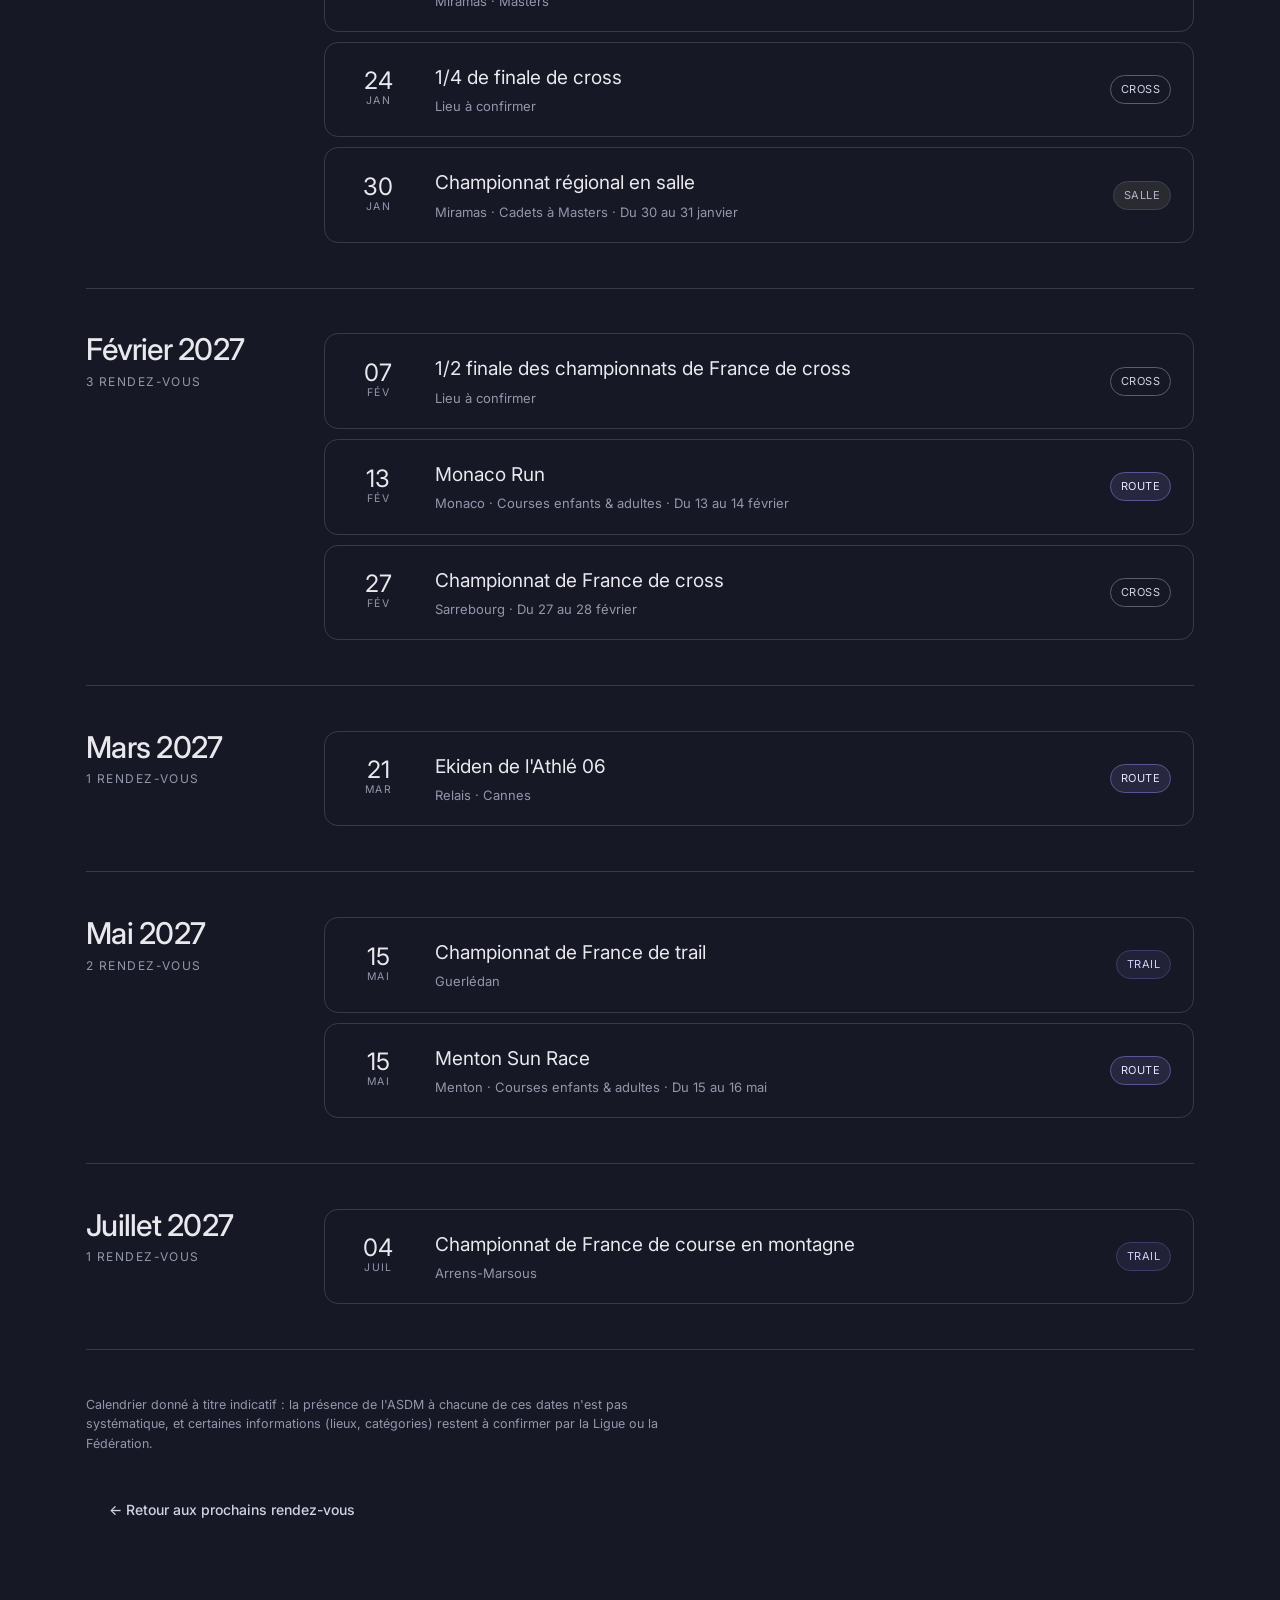
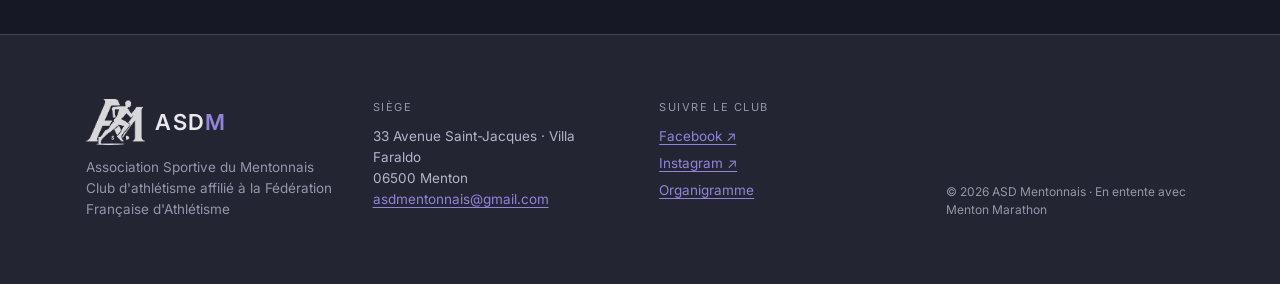
==== commit 66e46282: "Ajoute le lien d'inscription au stage benjamins et plus (19-22 oct.) Co-Authored-By: Claude Sonnet 5" ====
--- a/calendrier.html
+++ b/calendrier.html
@@ -75,7 +75,7 @@
         </div>
         <div data-kind-event="Stage" class="cal-event-card" style="display: grid; grid-template-columns: 62px minmax(0, 1fr) auto; gap: clamp(12px, 2vw, 26px); align-items: center; border: 1px solid var(--color-divider); border-radius: var(--radius-lg); padding: clamp(14px, 1.8vw, 20px) clamp(14px, 2vw, 22px)">
           <div style="text-align: center"><div style="font-family: var(--font-heading); font-size: 24px; line-height: 1">19</div><div style="font-size: 10.5px; letter-spacing: 0.12em; text-transform: uppercase; color: var(--color-neutral-500)">Oct</div></div>
-          <div><div style="font-family: var(--font-heading); font-size: clamp(16px, 1.8vw, 19px); margin-bottom: 4px; text-wrap: pretty">Stage benjamins et plus</div><div style="font-size: 13px; color: var(--color-neutral-500)">Stage ASDM · Du 19 au 22 octobre · Benjamins et athlètes plus âgés</div></div>
+          <div><div style="font-family: var(--font-heading); font-size: clamp(16px, 1.8vw, 19px); margin-bottom: 4px; text-wrap: pretty">Stage benjamins et plus</div><div style="font-size: 13px; color: var(--color-neutral-500)">Stage ASDM · Du 19 au 22 octobre · Benjamins et athlètes plus âgés · <a href="https://docs.google.com/forms/d/e/1FAIpQLSeqJlOaGj3S2Nbtz5PzDqBVN8DfbaLBc8Jn0gbM29yFO0RAEg/viewform" target="_blank" rel="noopener">S'inscrire ↗</a></div></div>
           <span style="font-size: 11px; letter-spacing: 0.04em; text-transform: uppercase; white-space: nowrap; padding: 5px 10px; border-radius: 999px; border: 1px solid var(--color-accent-600); color: var(--color-accent-100); background: color-mix(in srgb, var(--color-accent) 22%, transparent)">Stage</span>
         </div>
         <div data-kind-event="Stage" class="cal-event-card" style="display: grid; grid-template-columns: 62px minmax(0, 1fr) auto; gap: clamp(12px, 2vw, 26px); align-items: center; border: 1px solid var(--color-divider); border-radius: var(--radius-lg); padding: clamp(14px, 1.8vw, 20px) clamp(14px, 2vw, 22px)">
